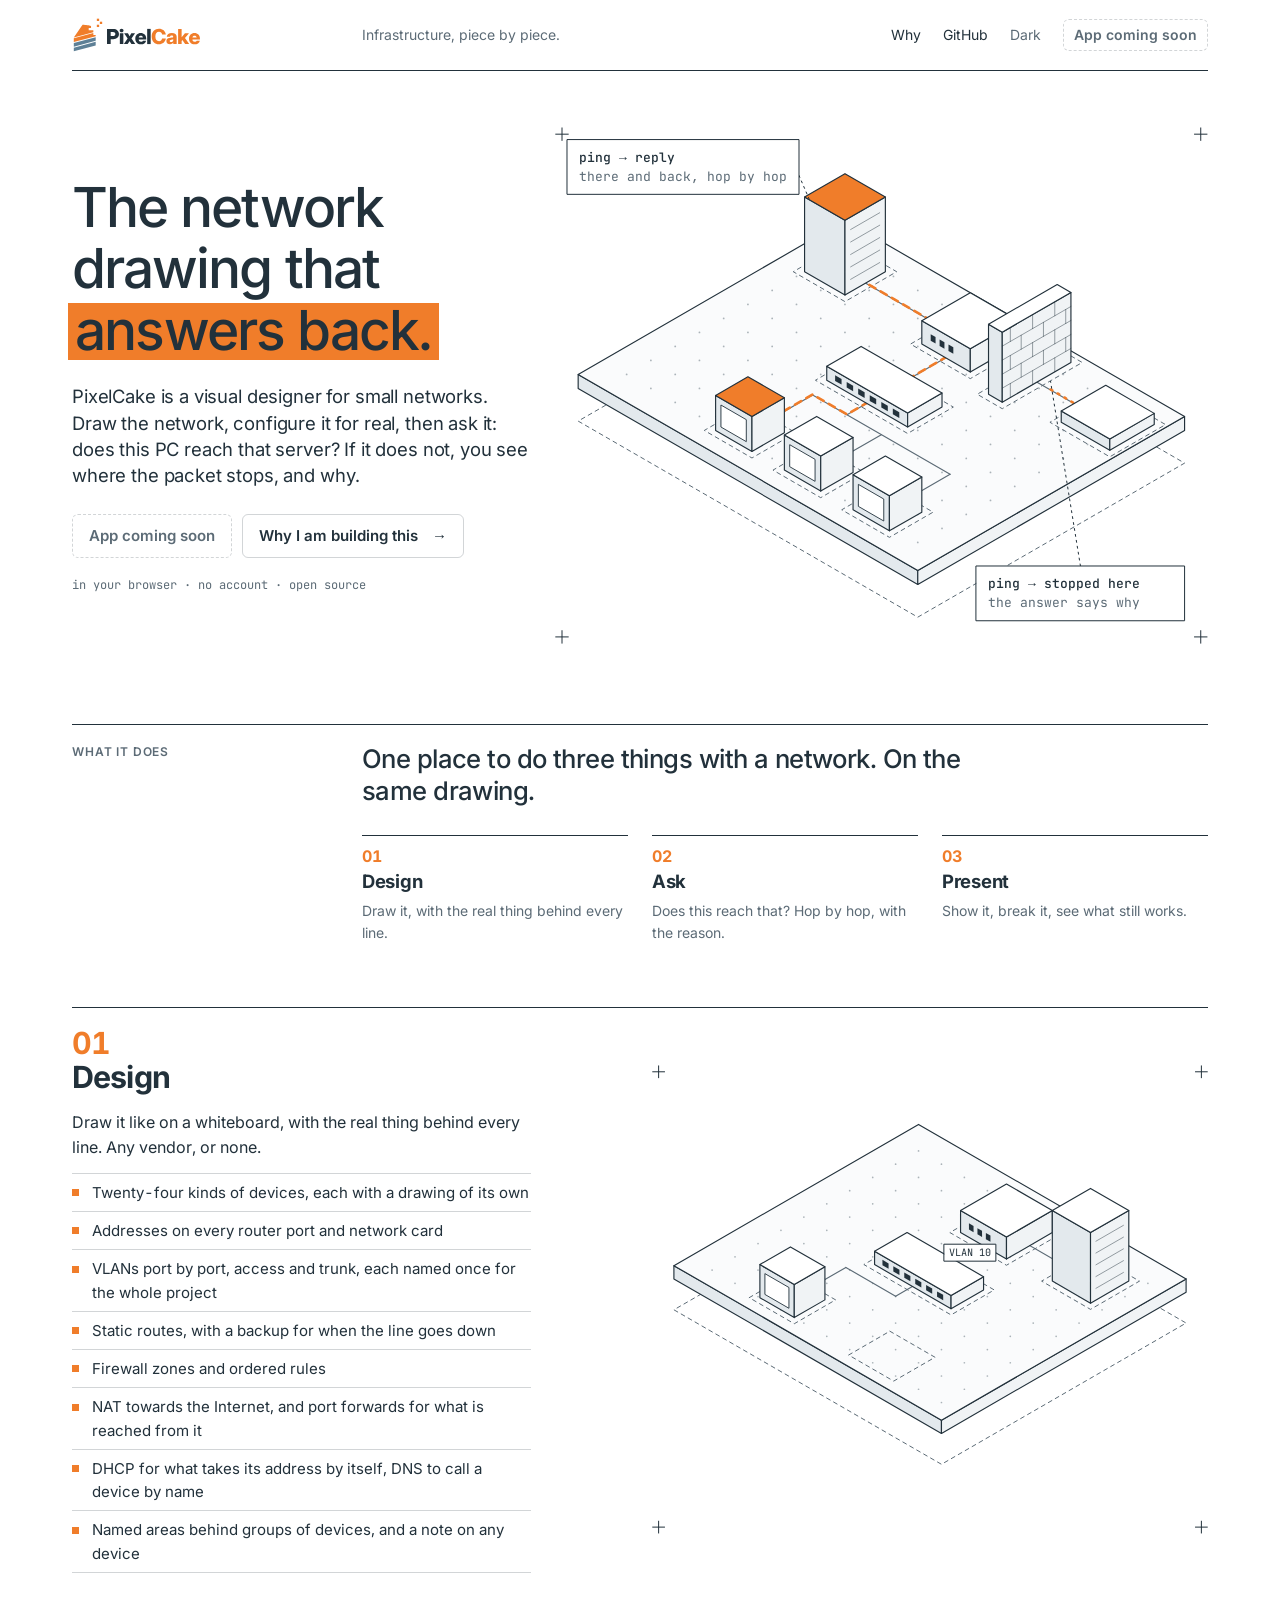
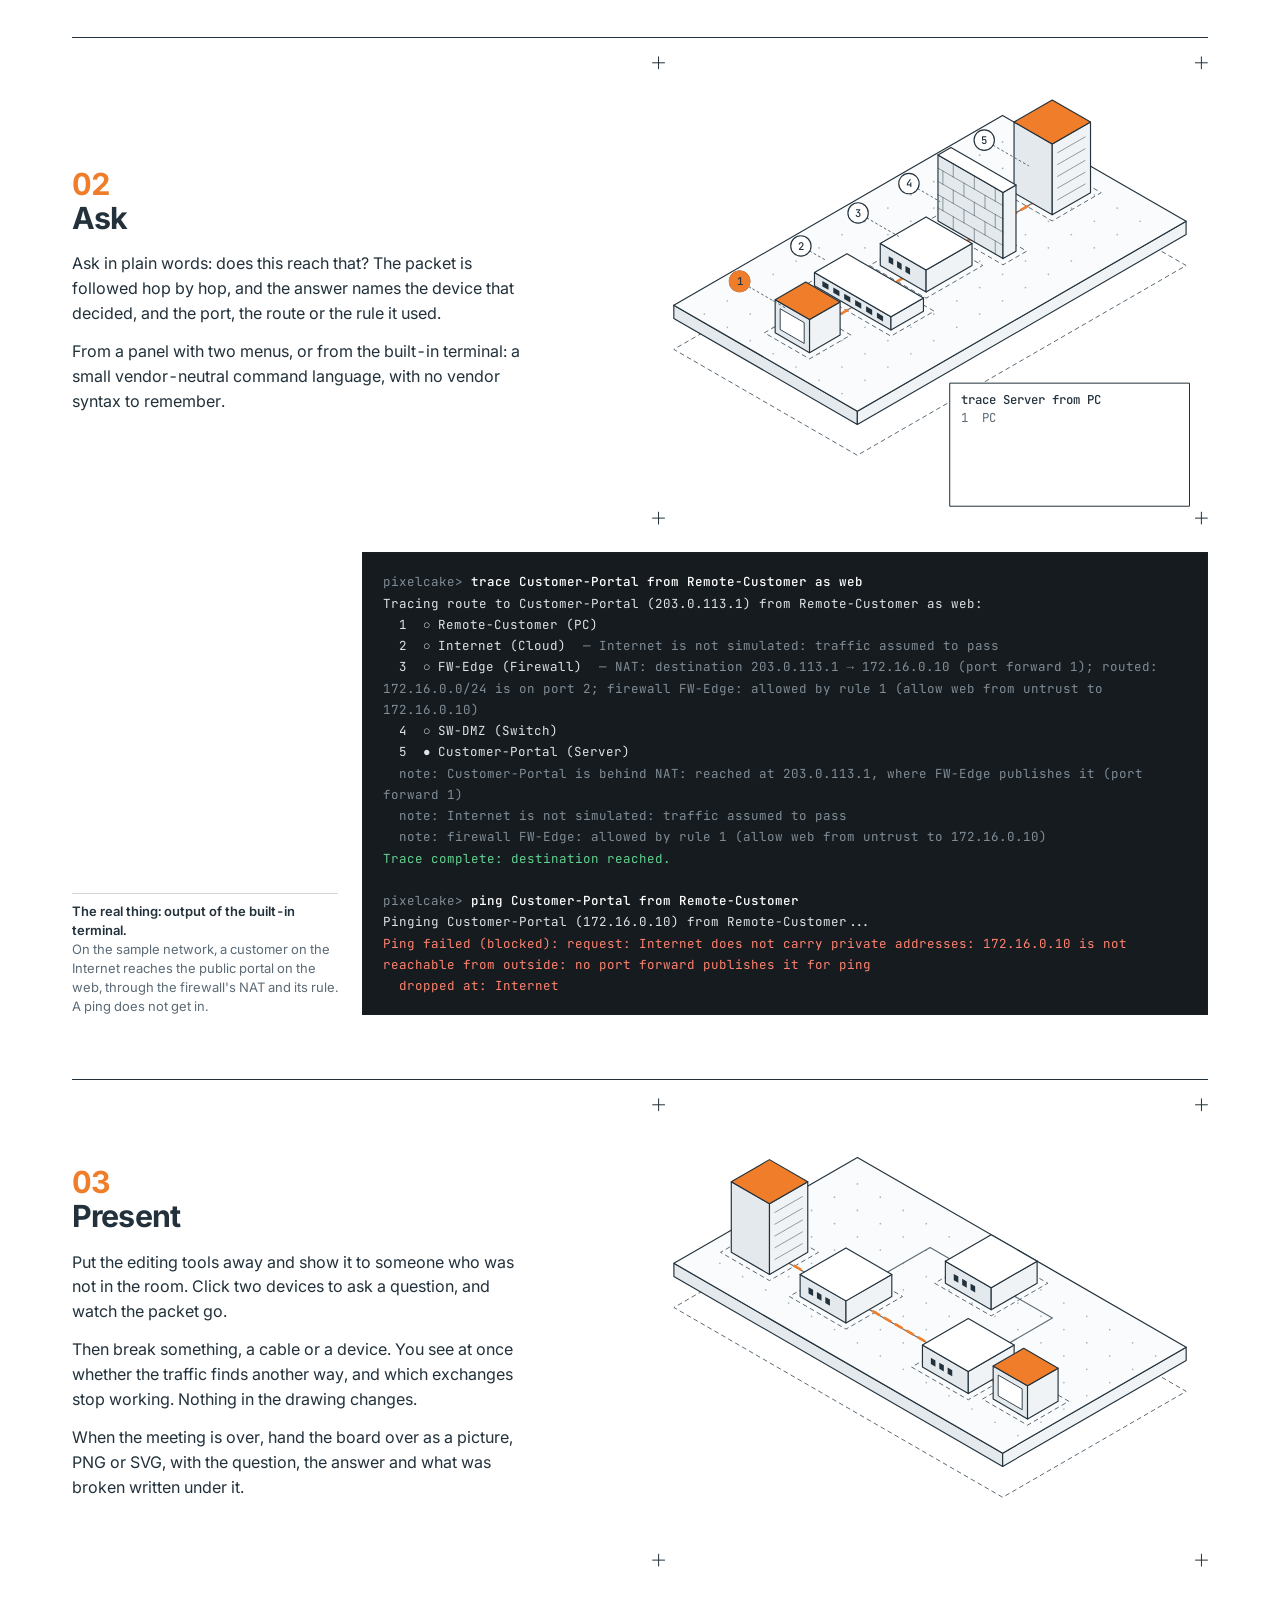
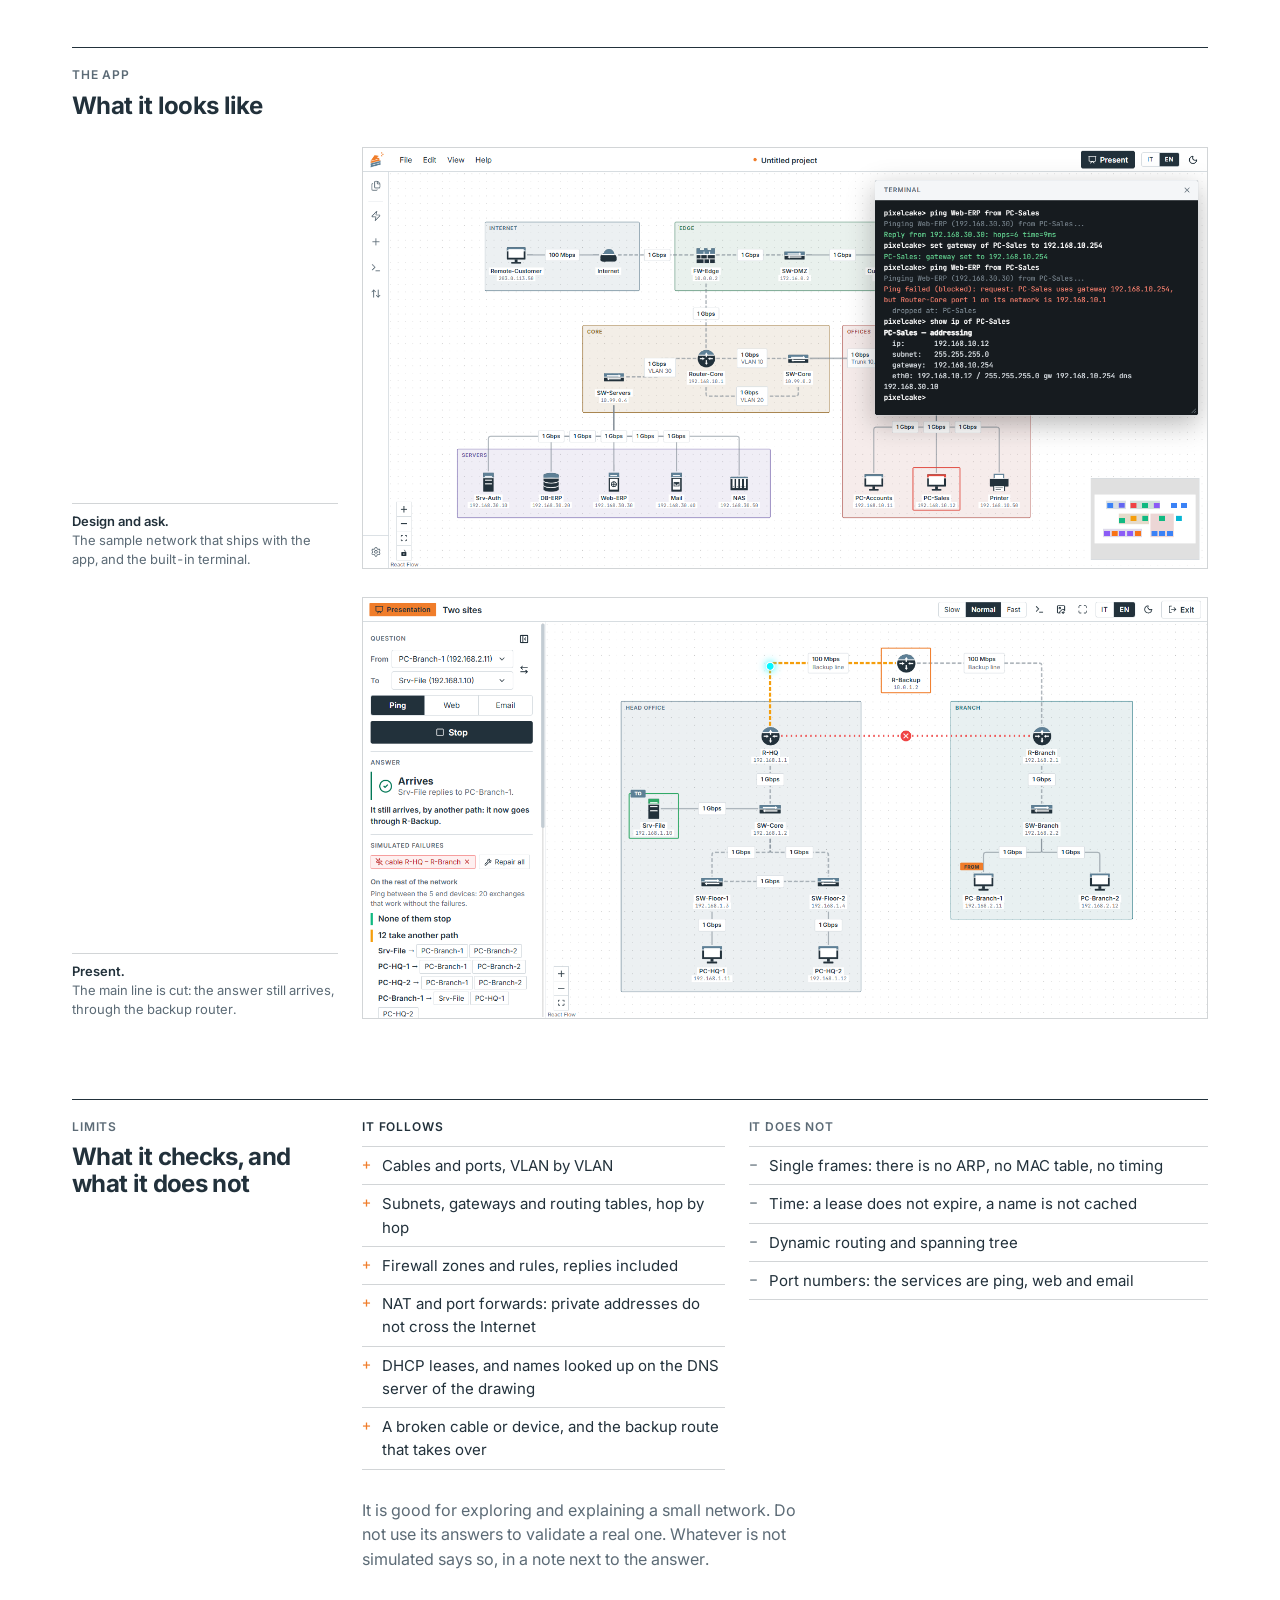
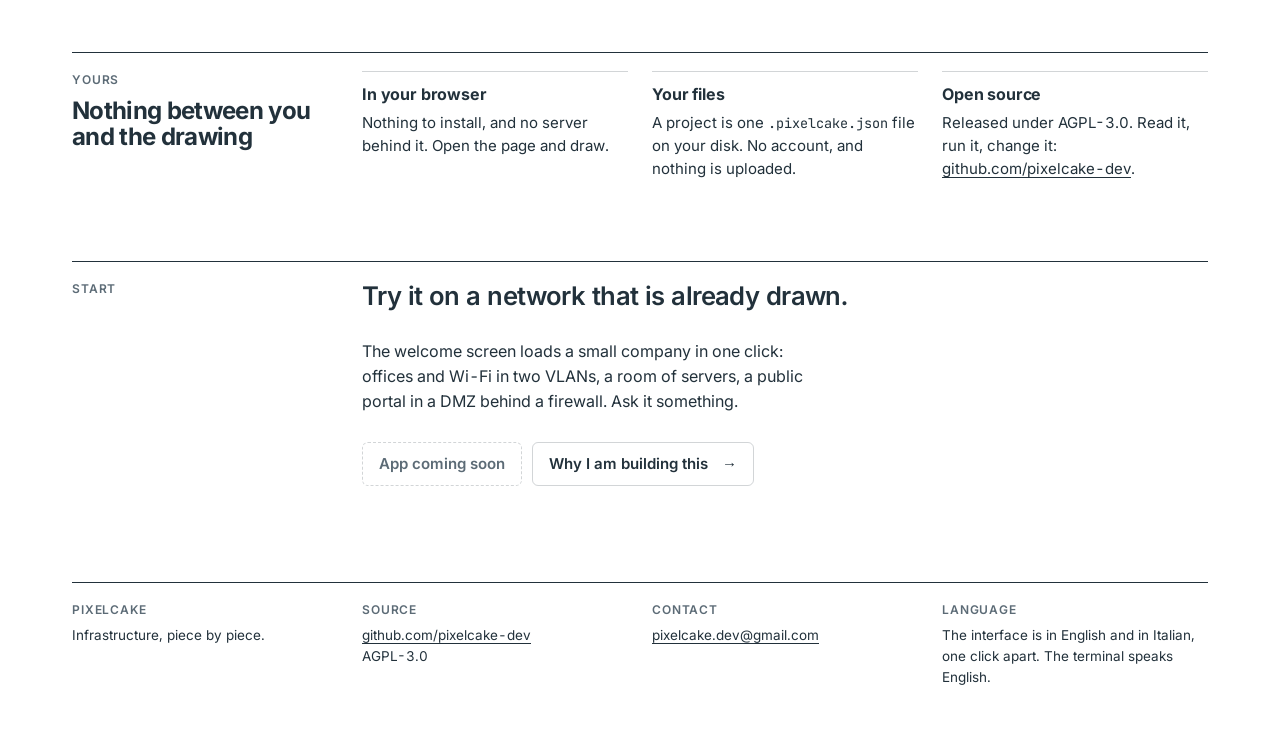
==== index.html @ 2e4a47d8 "Ready for pixelcake.dev, before the app is online The site goes on the web before the app does: the " ====
<!DOCTYPE html>
<html lang="en">

<head>
    <meta charset="UTF-8">
    <meta name="viewport" content="width=device-width, initial-scale=1.0">
    <title>PixelCake - Infrastructure, piece by piece.</title>
    <meta name="description"
        content="A visual network designer that runs in your browser. Draw a network, configure it, then ask it: does this PC reach that server? Free and open source.">

    <!-- Favicon -->
    <link rel="icon" href="./assets/favicon.ico" sizes="48x48">
    <link rel="icon" href="./assets/favicon.svg" type="image/svg+xml">
    <link rel="apple-touch-icon" href="./assets/pixelcake-256.png">

    <!-- Open Graph / Facebook -->
    <meta property="og:type" content="website">
    <meta property="og:url" content="https://pixelcake.dev/">
    <meta property="og:title" content="PixelCake - The network drawing that answers back.">
    <meta property="og:description"
        content="Draw a network, configure it, then ask it: does this PC reach that server? Runs in your browser. Free and open source.">
    <meta property="og:image" content="https://pixelcake.dev/assets/screenshot.png">

    <!-- Twitter -->
    <meta property="twitter:card" content="summary_large_image">
    <meta property="twitter:url" content="https://pixelcake.dev/">
    <meta property="twitter:title" content="PixelCake - The network drawing that answers back.">
    <meta property="twitter:description"
        content="Draw a network, configure it, then ask it: does this PC reach that server? Runs in your browser. Free and open source.">
    <meta property="twitter:image" content="https://pixelcake.dev/assets/screenshot.png">

    <link rel="preload" href="./assets/fonts/inter-latin-wght-normal.woff2" as="font" type="font/woff2" crossorigin>
    <link rel="stylesheet" href="./assets/site.css">
    <script src="./assets/site.js"></script>
</head>

<body>
    <div class="page">

        <header class="masthead grid">
            <a class="brand" href="./index.html" aria-label="PixelCake home">
                <img class="only-light" src="./assets/pixelcake-orizzontale-colore.svg" alt="PixelCake" width="132" height="38">
                <img class="only-dark" src="./assets/pixelcake-orizzontale-negativo.svg" alt="PixelCake" width="132" height="38">
            </a>
            <span class="motto">Infrastructure, piece by piece.</span>
            <nav class="nav" aria-label="Main">
                <a href="./why.html">Why</a>
                <a href="https://github.com/pixelcake-dev" target="_blank" rel="noopener">GitHub</a>
                <button class="theme-toggle" type="button">Dark</button>
                <span class="button soon" aria-disabled="true">App coming soon</span>
            </nav>
        </header>

        <main>
            <div class="hero grid">
                <div class="hero-text">
                    <h1>The network drawing that <em>answers back.</em></h1>
                    <p class="lead">
                        PixelCake is a visual designer for small networks. Draw the network,
                        configure it for real, then ask it: does this PC reach that server?
                        If it does not, you see where the packet stops, and why.
                    </p>
                    <div class="actions">
                        <span class="button soon" aria-disabled="true">App coming soon</span>
                        <a class="button quiet" href="./why.html">Why I am building this</a>
                    </div>
                    <p class="strap">in your browser &middot; no account &middot; open source</p>
                </div>
                <div class="hero-drawing">
                    <!-- drawing:hero -->
                    <svg class="iso" viewBox="-323 -104 727 576" data-still="4.2" role="img" aria-label="A small network drawn in perspective: a server, a router, a firewall and the Internet in a row, a switch and three PCs in front. A packet goes from a PC to the server and back along a line marked in orange; a second packet, from the Internet, is stopped at the firewall.">
                    <polygon class="iso-foot" points="0.0,52.0 378.3,270.4 81.1,442.0 -297.2,223.6"/>
                    <polygon class="iso-left" points="-297.2,187.2 81.1,405.6 81.1,390.0 -297.2,171.6"/>
                    <polygon class="iso-right" points="378.3,234.0 81.1,405.6 81.1,390.0 378.3,218.4"/>
                    <polygon class="iso-board" points="0.0,0.0 378.3,218.4 81.1,390.0 -297.2,171.6"/>
                    <g class="iso-dots"><circle cx="0.0" cy="31.2" r="1"/><circle cx="-27.0" cy="46.8" r="1"/><circle cx="-54.0" cy="62.4" r="1"/><circle cx="-81.1" cy="78.0" r="1"/><circle cx="-108.1" cy="93.6" r="1"/><circle cx="-135.1" cy="109.2" r="1"/><circle cx="-162.1" cy="124.8" r="1"/><circle cx="-189.1" cy="140.4" r="1"/><circle cx="-216.2" cy="156.0" r="1"/><circle cx="-243.2" cy="171.6" r="1"/><circle cx="27.0" cy="46.8" r="1"/><circle cx="0.0" cy="62.4" r="1"/><circle cx="-27.0" cy="78.0" r="1"/><circle cx="-54.0" cy="93.6" r="1"/><circle cx="-81.1" cy="109.2" r="1"/><circle cx="-108.1" cy="124.8" r="1"/><circle cx="-135.1" cy="140.4" r="1"/><circle cx="-162.1" cy="156.0" r="1"/><circle cx="-189.1" cy="171.6" r="1"/><circle cx="-216.2" cy="187.2" r="1"/><circle cx="54.0" cy="62.4" r="1"/><circle cx="27.0" cy="78.0" r="1"/><circle cx="0.0" cy="93.6" r="1"/><circle cx="-27.0" cy="109.2" r="1"/><circle cx="-54.0" cy="124.8" r="1"/><circle cx="-81.1" cy="140.4" r="1"/><circle cx="-108.1" cy="156.0" r="1"/><circle cx="-135.1" cy="171.6" r="1"/><circle cx="-162.1" cy="187.2" r="1"/><circle cx="-189.1" cy="202.8" r="1"/><circle cx="81.1" cy="78.0" r="1"/><circle cx="54.0" cy="93.6" r="1"/><circle cx="27.0" cy="109.2" r="1"/><circle cx="0.0" cy="124.8" r="1"/><circle cx="-27.0" cy="140.4" r="1"/><circle cx="-54.0" cy="156.0" r="1"/><circle cx="-81.1" cy="171.6" r="1"/><circle cx="-108.1" cy="187.2" r="1"/><circle cx="-135.1" cy="202.8" r="1"/><circle cx="-162.1" cy="218.4" r="1"/><circle cx="108.1" cy="93.6" r="1"/><circle cx="81.1" cy="109.2" r="1"/><circle cx="54.0" cy="124.8" r="1"/><circle cx="27.0" cy="140.4" r="1"/><circle cx="0.0" cy="156.0" r="1"/><circle cx="-27.0" cy="171.6" r="1"/><circle cx="-54.0" cy="187.2" r="1"/><circle cx="-81.1" cy="202.8" r="1"/><circle cx="-108.1" cy="218.4" r="1"/><circle cx="-135.1" cy="234.0" r="1"/><circle cx="135.1" cy="109.2" r="1"/><circle cx="108.1" cy="124.8" r="1"/><circle cx="81.1" cy="140.4" r="1"/><circle cx="54.0" cy="156.0" r="1"/><circle cx="27.0" cy="171.6" r="1"/><circle cx="0.0" cy="187.2" r="1"/><circle cx="-27.0" cy="202.8" r="1"/><circle cx="-54.0" cy="218.4" r="1"/><circle cx="-81.1" cy="234.0" r="1"/><circle cx="-108.1" cy="249.6" r="1"/><circle cx="162.1" cy="124.8" r="1"/><circle cx="135.1" cy="140.4" r="1"/><circle cx="108.1" cy="156.0" r="1"/><circle cx="81.1" cy="171.6" r="1"/><circle cx="54.0" cy="187.2" r="1"/><circle cx="27.0" cy="202.8" r="1"/><circle cx="0.0" cy="218.4" r="1"/><circle cx="-27.0" cy="234.0" r="1"/><circle cx="-54.0" cy="249.6" r="1"/><circle cx="-81.1" cy="265.2" r="1"/><circle cx="189.1" cy="140.4" r="1"/><circle cx="162.1" cy="156.0" r="1"/><circle cx="135.1" cy="171.6" r="1"/><circle cx="108.1" cy="187.2" r="1"/><circle cx="81.1" cy="202.8" r="1"/><circle cx="54.0" cy="218.4" r="1"/><circle cx="27.0" cy="234.0" r="1"/><circle cx="0.0" cy="249.6" r="1"/><circle cx="-27.0" cy="265.2" r="1"/><circle cx="-54.0" cy="280.8" r="1"/><circle cx="216.2" cy="156.0" r="1"/><circle cx="189.1" cy="171.6" r="1"/><circle cx="162.1" cy="187.2" r="1"/><circle cx="135.1" cy="202.8" r="1"/><circle cx="108.1" cy="218.4" r="1"/><circle cx="81.1" cy="234.0" r="1"/><circle cx="54.0" cy="249.6" r="1"/><circle cx="27.0" cy="265.2" r="1"/><circle cx="0.0" cy="280.8" r="1"/><circle cx="-27.0" cy="296.4" r="1"/><circle cx="243.2" cy="171.6" r="1"/><circle cx="216.2" cy="187.2" r="1"/><circle cx="189.1" cy="202.8" r="1"/><circle cx="162.1" cy="218.4" r="1"/><circle cx="135.1" cy="234.0" r="1"/><circle cx="108.1" cy="249.6" r="1"/><circle cx="81.1" cy="265.2" r="1"/><circle cx="54.0" cy="280.8" r="1"/><circle cx="27.0" cy="296.4" r="1"/><circle cx="0.0" cy="312.0" r="1"/><circle cx="270.2" cy="187.2" r="1"/><circle cx="243.2" cy="202.8" r="1"/><circle cx="216.2" cy="218.4" r="1"/><circle cx="189.1" cy="234.0" r="1"/><circle cx="162.1" cy="249.6" r="1"/><circle cx="135.1" cy="265.2" r="1"/><circle cx="108.1" cy="280.8" r="1"/><circle cx="81.1" cy="296.4" r="1"/><circle cx="54.0" cy="312.0" r="1"/><circle cx="27.0" cy="327.6" r="1"/><circle cx="297.2" cy="202.8" r="1"/><circle cx="270.2" cy="218.4" r="1"/><circle cx="243.2" cy="234.0" r="1"/><circle cx="216.2" cy="249.6" r="1"/><circle cx="189.1" cy="265.2" r="1"/><circle cx="162.1" cy="280.8" r="1"/><circle cx="135.1" cy="296.4" r="1"/><circle cx="108.1" cy="312.0" r="1"/><circle cx="81.1" cy="327.6" r="1"/><circle cx="54.0" cy="343.2" r="1"/><circle cx="324.2" cy="218.4" r="1"/><circle cx="297.2" cy="234.0" r="1"/><circle cx="270.2" cy="249.6" r="1"/><circle cx="243.2" cy="265.2" r="1"/><circle cx="216.2" cy="280.8" r="1"/><circle cx="189.1" cy="296.4" r="1"/><circle cx="162.1" cy="312.0" r="1"/><circle cx="135.1" cy="327.6" r="1"/><circle cx="108.1" cy="343.2" r="1"/><circle cx="81.1" cy="358.8" r="1"/></g>
                    <polyline class="iso-cable" points="292.7,225.7 205.8,175.5 139.6,137.3"/>
                    <polyline class="iso-cable" points="139.6,137.3 43.9,192.5"/>
                    <polyline class="iso-cable" points="139.6,137.3 0.0,56.7"/>
                    <polyline class="iso-cable" points="-36.0,194.5 117.1,282.9"/>
                    <polyline class="iso-cable" points="43.9,192.5 2.3,216.6"/>
                    <polyline class="iso-cable" points="-36.0,194.5 -105.8,234.8"/>
                    <polyline class="iso-cable" points="40.5,238.7 -29.3,279.0"/>
                    <polyline class="iso-cable" points="117.1,282.9 47.3,323.2"/>
                    <polygon class="iso-foot" points="290.5,189.0 357.1,227.5 295.0,263.4 228.3,224.9"/>
                    <polygon class="iso-foot" points="236.4,142.2 264.3,158.3 175.2,209.8 147.3,193.7"/>
                    <polygon class="iso-foot" points="139.6,99.3 206.3,137.8 139.6,176.3 73.0,137.8"/>
                    <polygon class="iso-foot" points="18.0,148.7 120.7,208.0 69.8,237.4 -32.9,178.1"/>
                    <polygon class="iso-foot" points="0.0,23.9 57.6,57.2 0.0,90.5 -57.6,57.2"/>
                    <polygon class="iso-foot" points="-108.1,205.9 -54.9,236.6 -103.6,264.7 -156.7,234.0"/>
                    <polygon class="iso-foot" points="-31.5,250.1 21.6,280.8 -27.0,308.9 -80.2,278.2"/>
                    <polygon class="iso-foot" points="45.0,294.3 98.2,325.0 49.5,353.1 -3.6,322.4"/>
                    <polyline class="iso-way stopped" points="292.7,225.2 227.0,187.2"/>
                    <polyline class="iso-way" points="-105.8,234.3 -36.0,194.0 2.3,216.1 43.9,192.0 139.6,136.8 0.0,56.2"/>
                    <g class="iso-px"><animateMotion dur="10s" repeatCount="indefinite" calcMode="linear" keyTimes="0;0.36;0.48;0.84;1" keyPoints="0;1;1;0;0" path="M-105.8 234.3 L-36.0 194.0 L2.3 216.1 L43.9 192.0 L139.6 136.8 L0.0 56.2"/><polygon class="iso-left" points="-11.7,-1.0 0.0,5.7 0.0,-7.8 -11.7,-14.6"/><polygon class="iso-right" points="11.7,-1.0 0.0,5.7 0.0,-7.8 11.7,-14.6"/><polygon class="iso-top" points="0.0,-21.3 11.7,-14.6 0.0,-7.8 -11.7,-14.6"/></g>
                    <g class="iso-px"><animateMotion dur="10s" repeatCount="indefinite" calcMode="linear" keyTimes="0;0.14;1" keyPoints="0;1;1" path="M292.7 225.2 L227.0 187.2"/><animate attributeName="opacity" dur="10s" repeatCount="indefinite" keyTimes="0;0.66;0.72;1" values="1;1;0;0"/><polygon class="iso-left" points="-11.7,-1.0 0.0,5.7 0.0,-7.8 -11.7,-14.6"/><polygon class="iso-right" points="11.7,-1.0 0.0,5.7 0.0,-7.8 11.7,-14.6"/><polygon class="iso-top" points="0.0,-21.3 11.7,-14.6 0.0,-7.8 -11.7,-14.6"/></g>
                    <polygon class="iso-left" points="-45.0,57.2 0.0,83.2 0.0,-0.0 -45.0,-26.0"/><polygon class="iso-right" points="45.0,57.2 0.0,83.2 0.0,-0.0 45.0,-26.0"/><polygon class="iso-top end" points="0.0,-52.0 45.0,-26.0 0.0,-0.0 -45.0,-26.0"/><polyline class="iso-detail" points="38.7,47.0 6.3,65.7"/><polyline class="iso-detail" points="38.7,33.1 6.3,51.8"/><polyline class="iso-detail" points="38.7,19.2 6.3,38.0"/><polyline class="iso-detail" points="38.7,5.4 6.3,24.1"/><polyline class="iso-detail" points="38.7,-8.5 6.3,10.2"/>
                    <polygon class="iso-left" points="85.6,137.8 139.6,169.0 139.6,143.0 85.6,111.8"/><polygon class="iso-right" points="193.6,137.8 139.6,169.0 139.6,143.0 193.6,111.8"/><polygon class="iso-top" points="139.6,80.6 193.6,111.8 139.6,143.0 85.6,111.8"/><polygon class="iso-port" points="95.5,134.2 100.9,137.3 100.9,130.0 95.5,126.9"/><polygon class="iso-port" points="105.4,139.9 110.8,143.0 110.8,135.7 105.4,132.6"/><polygon class="iso-port" points="115.3,145.6 120.7,148.7 120.7,141.4 115.3,138.3"/>
                    <polygon class="iso-left" points="159.9,193.7 175.2,202.5 175.2,124.5 159.9,115.7"/><polygon class="iso-right" points="251.7,158.3 175.2,202.5 175.2,124.5 251.7,80.3"/><polygon class="iso-top" points="236.4,71.5 251.7,80.3 175.2,124.5 159.9,115.7"/><polyline class="iso-detail" points="251.7,142.7 175.2,186.9"/><polyline class="iso-detail" points="251.7,127.1 175.2,171.3"/><polyline class="iso-detail" points="251.7,111.5 175.2,155.7"/><polyline class="iso-detail" points="251.7,95.9 175.2,140.1"/><polyline class="iso-detail" points="233.7,168.7 233.7,153.1"/><polyline class="iso-detail" points="209.0,183.0 209.0,167.4"/><polyline class="iso-detail" points="184.2,197.3 184.2,181.7"/><polyline class="iso-detail" points="245.9,146.1 245.9,130.5"/><polyline class="iso-detail" points="221.1,160.4 221.1,144.8"/><polyline class="iso-detail" points="196.3,174.7 196.3,159.1"/><polyline class="iso-detail" points="233.7,137.5 233.7,121.9"/><polyline class="iso-detail" points="209.0,151.8 209.0,136.2"/><polyline class="iso-detail" points="184.2,166.1 184.2,150.5"/><polyline class="iso-detail" points="245.9,114.9 245.9,99.3"/><polyline class="iso-detail" points="221.1,129.2 221.1,113.6"/><polyline class="iso-detail" points="196.3,143.5 196.3,127.9"/><polyline class="iso-detail" points="233.7,106.3 233.7,90.7"/><polyline class="iso-detail" points="209.0,120.6 209.0,105.0"/><polyline class="iso-detail" points="184.2,134.9 184.2,119.3"/>
                    <polygon class="iso-left" points="-20.3,178.1 69.8,230.1 69.8,214.5 -20.3,162.5"/><polygon class="iso-right" points="108.1,208.0 69.8,230.1 69.8,214.5 108.1,192.4"/><polygon class="iso-top" points="18.0,140.4 108.1,192.4 69.8,214.5 -20.3,162.5"/><polygon class="iso-port" points="-11.0,178.8 -3.8,182.9 -3.8,176.7 -11.0,172.5"/><polygon class="iso-port" points="1.9,186.2 9.1,190.4 9.1,184.1 1.9,180.0"/><polygon class="iso-port" points="14.7,193.6 21.9,197.8 21.9,191.5 14.7,187.4"/><polygon class="iso-port" points="27.6,201.1 34.8,205.2 34.8,199.0 27.6,194.8"/><polygon class="iso-port" points="40.5,208.5 47.7,212.6 47.7,206.4 40.5,202.2"/><polygon class="iso-port" points="53.3,215.9 60.5,220.1 60.5,213.8 53.3,209.7"/>
                    <polygon class="iso-left" points="240.9,224.9 295.0,256.1 295.0,243.6 240.9,212.4"/><polygon class="iso-right" points="344.5,227.5 295.0,256.1 295.0,243.6 344.5,215.0"/><polygon class="iso-top" points="290.5,183.8 344.5,215.0 295.0,243.6 240.9,212.4"/>
                    <polygon class="iso-left" points="-144.1,234.0 -103.6,257.4 -103.6,218.4 -144.1,195.0"/><polygon class="iso-right" points="-67.5,236.6 -103.6,257.4 -103.6,218.4 -67.5,197.6"/><polygon class="iso-top end" points="-108.1,174.2 -67.5,197.6 -103.6,218.4 -144.1,195.0"/><polygon class="iso-screen" points="-137.8,230.4 -109.9,246.5 -109.9,222.0 -137.8,205.9"/>
                    <polygon class="iso-left" points="-67.5,278.2 -27.0,301.6 -27.0,262.6 -67.5,239.2"/><polygon class="iso-right" points="9.0,280.8 -27.0,301.6 -27.0,262.6 9.0,241.8"/><polygon class="iso-top" points="-31.5,218.4 9.0,241.8 -27.0,262.6 -67.5,239.2"/><polygon class="iso-screen" points="-61.2,274.6 -33.3,290.7 -33.3,266.2 -61.2,250.1"/>
                    <polygon class="iso-left" points="9.0,322.4 49.5,345.8 49.5,306.8 9.0,283.4"/><polygon class="iso-right" points="85.6,325.0 49.5,345.8 49.5,306.8 85.6,286.0"/><polygon class="iso-top" points="45.0,262.6 85.6,286.0 49.5,306.8 9.0,283.4"/><polygon class="iso-screen" points="15.3,318.8 43.2,334.9 43.2,310.4 15.3,294.3"/>
                    <polygon class="iso-flash" points="0.0,-52.0 45.0,-26.0 0.0,-0.0 -45.0,-26.0"><animate attributeName="opacity" dur="10s" repeatCount="indefinite" keyTimes="0;0.36;0.375;0.43;1" values="0;0;0.75;0;0"/></polygon>
                    <polygon class="iso-flash" points="-108.1,174.2 -67.5,197.6 -103.6,218.4 -144.1,195.0"><animate attributeName="opacity" dur="10s" repeatCount="indefinite" keyTimes="0;0.84;0.855;0.91;1" values="0;0;0.75;0;0"/></polygon>
                    <path class="iso-cross" d="M222.0 142.7 L232.0 152.7 M232.0 142.7 L222.0 152.7"><animate attributeName="opacity" dur="10s" repeatCount="indefinite" keyTimes="0;0.14;0.16;0.66;0.72;1" values="0;0;1;1;0;0"/></path>
                    <g><path class="iso-leader" d="M-51.2 -50.0 L-40.0 -24.0"/><rect class="iso-note" x="-309.2" y="-90.0" width="258" height="61"/><text class="iso-note-text strong" x="-296.2" y="-65.0" xml:space="preserve">ping &#8594; reply</text><text class="iso-note-text" x="-296.2" y="-44.0" xml:space="preserve">there and back, hop by hop</text></g>
                    <g><path class="iso-leader" d="M262.3 385.0 L229.0 179.4"/><rect class="iso-note" x="146.3" y="385.0" width="232" height="61"/><text class="iso-note-text strong" x="159.3" y="410.0" xml:space="preserve">ping &#8594; stopped here</text><text class="iso-note-text" x="159.3" y="431.0" xml:space="preserve">the answer says why</text></g>
                    <path class="iso-mark" d="M-322.2 -96.0 H-308.2 M-315.2 -103.0 V-89.0"/>
                    <path class="iso-mark" d="M-322.2 464.0 H-308.2 M-315.2 457.0 V471.0"/>
                    <path class="iso-mark" d="M389.3 -96.0 H403.3 M396.3 -103.0 V-89.0"/>
                    <path class="iso-mark" d="M389.3 464.0 H403.3 M396.3 457.0 V471.0"/>
                    </svg>
                    <!-- /drawing:hero -->
                </div>
            </div>

            <section class="block grid" aria-labelledby="what-title">
                <div class="c-margin"><span class="label">What it does</span></div>
                <p class="statement" id="what-title">
                    One place to do three things with a network. On the same drawing.
                </p>
                <ol class="index">
                    <li>
                        <a href="#design">
                            <span class="numeral" aria-hidden="true">01</span>
                            <b>Design</b>
                            <span class="what">Draw it, with the real thing behind every line.</span>
                        </a>
                    </li>
                    <li>
                        <a href="#ask">
                            <span class="numeral" aria-hidden="true">02</span>
                            <b>Ask</b>
                            <span class="what">Does this reach that? Hop by hop, with the reason.</span>
                        </a>
                    </li>
                    <li>
                        <a href="#present">
                            <span class="numeral" aria-hidden="true">03</span>
                            <b>Present</b>
                            <span class="what">Show it, break it, see what still works.</span>
                        </a>
                    </li>
                </ol>
            </section>

            <section class="block tight grid verb" id="design" aria-labelledby="design-title">
                <div class="verb-text">
                    <span class="numeral" aria-hidden="true">01</span>
                    <h2 id="design-title">Design</h2>
                    <p>
                        Draw it like on a whiteboard, with the real thing behind every line.
                        Any vendor, or none.
                    </p>
                    <ul class="pixels">
                        <li>Twenty-four kinds of devices, each with a drawing of its own</li>
                        <li>Addresses on every router port and network card</li>
                        <li>VLANs port by port, access and trunk, each named once for the whole project</li>
                        <li>Static routes, with a backup for when the line goes down</li>
                        <li>Firewall zones and ordered rules</li>
                        <li>NAT towards the Internet, and port forwards for what is reached from it</li>
                        <li>DHCP for what takes its address by itself, DNS to call a device by name</li>
                        <li>Named areas behind groups of devices, and a note on any device</li>
                    </ul>
                </div>
                <div class="verb-drawing">
                    <!-- drawing:design -->
                    <svg class="iso" viewBox="-314 -70 655 552" data-still="7.4" role="img" aria-label="A network being drawn: a router, a server, a switch and a PC are on the board. A second PC is put down, its cable to the switch is drawn, and its address, gateway and VLAN are written next to it.">
                    <polygon class="iso-foot" points="0.0,52.0 315.2,234.0 27.0,400.4 -288.2,218.4"/>
                    <polygon class="iso-left" points="-288.2,182.0 27.0,364.0 27.0,348.4 -288.2,166.4"/>
                    <polygon class="iso-right" points="315.2,197.6 27.0,364.0 27.0,348.4 315.2,182.0"/>
                    <polygon class="iso-board" points="0.0,0.0 315.2,182.0 27.0,348.4 -288.2,166.4"/>
                    <g class="iso-dots"><circle cx="0.0" cy="31.2" r="1"/><circle cx="-27.0" cy="46.8" r="1"/><circle cx="-54.0" cy="62.4" r="1"/><circle cx="-81.1" cy="78.0" r="1"/><circle cx="-108.1" cy="93.6" r="1"/><circle cx="-135.1" cy="109.2" r="1"/><circle cx="-162.1" cy="124.8" r="1"/><circle cx="-189.1" cy="140.4" r="1"/><circle cx="-216.2" cy="156.0" r="1"/><circle cx="-243.2" cy="171.6" r="1"/><circle cx="27.0" cy="46.8" r="1"/><circle cx="0.0" cy="62.4" r="1"/><circle cx="-27.0" cy="78.0" r="1"/><circle cx="-54.0" cy="93.6" r="1"/><circle cx="-81.1" cy="109.2" r="1"/><circle cx="-108.1" cy="124.8" r="1"/><circle cx="-135.1" cy="140.4" r="1"/><circle cx="-162.1" cy="156.0" r="1"/><circle cx="-189.1" cy="171.6" r="1"/><circle cx="-216.2" cy="187.2" r="1"/><circle cx="54.0" cy="62.4" r="1"/><circle cx="27.0" cy="78.0" r="1"/><circle cx="0.0" cy="93.6" r="1"/><circle cx="-27.0" cy="109.2" r="1"/><circle cx="-54.0" cy="124.8" r="1"/><circle cx="-81.1" cy="140.4" r="1"/><circle cx="-108.1" cy="156.0" r="1"/><circle cx="-135.1" cy="171.6" r="1"/><circle cx="-162.1" cy="187.2" r="1"/><circle cx="-189.1" cy="202.8" r="1"/><circle cx="81.1" cy="78.0" r="1"/><circle cx="54.0" cy="93.6" r="1"/><circle cx="27.0" cy="109.2" r="1"/><circle cx="0.0" cy="124.8" r="1"/><circle cx="-27.0" cy="140.4" r="1"/><circle cx="-54.0" cy="156.0" r="1"/><circle cx="-81.1" cy="171.6" r="1"/><circle cx="-108.1" cy="187.2" r="1"/><circle cx="-135.1" cy="202.8" r="1"/><circle cx="-162.1" cy="218.4" r="1"/><circle cx="108.1" cy="93.6" r="1"/><circle cx="81.1" cy="109.2" r="1"/><circle cx="54.0" cy="124.8" r="1"/><circle cx="27.0" cy="140.4" r="1"/><circle cx="0.0" cy="156.0" r="1"/><circle cx="-27.0" cy="171.6" r="1"/><circle cx="-54.0" cy="187.2" r="1"/><circle cx="-81.1" cy="202.8" r="1"/><circle cx="-108.1" cy="218.4" r="1"/><circle cx="-135.1" cy="234.0" r="1"/><circle cx="135.1" cy="109.2" r="1"/><circle cx="108.1" cy="124.8" r="1"/><circle cx="81.1" cy="140.4" r="1"/><circle cx="54.0" cy="156.0" r="1"/><circle cx="27.0" cy="171.6" r="1"/><circle cx="0.0" cy="187.2" r="1"/><circle cx="-27.0" cy="202.8" r="1"/><circle cx="-54.0" cy="218.4" r="1"/><circle cx="-81.1" cy="234.0" r="1"/><circle cx="-108.1" cy="249.6" r="1"/><circle cx="162.1" cy="124.8" r="1"/><circle cx="135.1" cy="140.4" r="1"/><circle cx="108.1" cy="156.0" r="1"/><circle cx="81.1" cy="171.6" r="1"/><circle cx="54.0" cy="187.2" r="1"/><circle cx="27.0" cy="202.8" r="1"/><circle cx="0.0" cy="218.4" r="1"/><circle cx="-27.0" cy="234.0" r="1"/><circle cx="-54.0" cy="249.6" r="1"/><circle cx="-81.1" cy="265.2" r="1"/><circle cx="189.1" cy="140.4" r="1"/><circle cx="162.1" cy="156.0" r="1"/><circle cx="135.1" cy="171.6" r="1"/><circle cx="108.1" cy="187.2" r="1"/><circle cx="81.1" cy="202.8" r="1"/><circle cx="54.0" cy="218.4" r="1"/><circle cx="27.0" cy="234.0" r="1"/><circle cx="0.0" cy="249.6" r="1"/><circle cx="-27.0" cy="265.2" r="1"/><circle cx="-54.0" cy="280.8" r="1"/><circle cx="216.2" cy="156.0" r="1"/><circle cx="189.1" cy="171.6" r="1"/><circle cx="162.1" cy="187.2" r="1"/><circle cx="135.1" cy="202.8" r="1"/><circle cx="108.1" cy="218.4" r="1"/><circle cx="81.1" cy="234.0" r="1"/><circle cx="54.0" cy="249.6" r="1"/><circle cx="27.0" cy="265.2" r="1"/><circle cx="0.0" cy="280.8" r="1"/><circle cx="-27.0" cy="296.4" r="1"/><circle cx="243.2" cy="171.6" r="1"/><circle cx="216.2" cy="187.2" r="1"/><circle cx="189.1" cy="202.8" r="1"/><circle cx="162.1" cy="218.4" r="1"/><circle cx="135.1" cy="234.0" r="1"/><circle cx="108.1" cy="249.6" r="1"/><circle cx="81.1" cy="265.2" r="1"/><circle cx="54.0" cy="280.8" r="1"/><circle cx="27.0" cy="296.4" r="1"/><circle cx="0.0" cy="312.0" r="1"/><circle cx="270.2" cy="187.2" r="1"/><circle cx="243.2" cy="202.8" r="1"/><circle cx="216.2" cy="218.4" r="1"/><circle cx="189.1" cy="234.0" r="1"/><circle cx="162.1" cy="249.6" r="1"/><circle cx="135.1" cy="265.2" r="1"/><circle cx="108.1" cy="280.8" r="1"/><circle cx="81.1" cy="296.4" r="1"/><circle cx="54.0" cy="312.0" r="1"/><circle cx="27.0" cy="327.6" r="1"/></g>
                    <polyline class="iso-cable" points="103.6,126.9 12.4,179.5"/>
                    <polyline class="iso-cable" points="103.6,126.9 202.6,184.1"/>
                    <polyline class="iso-cable" points="12.4,179.5 -27.0,202.3"/>
                    <polyline class="iso-cable" points="-85.6,168.5 -27.0,202.3"/>
                    <polyline class="iso-cable" points="-85.6,168.5 -148.6,204.9"/>
                    <polyline class="iso-cable drawn" points="-27.0,202.3 31.5,236.1 -31.5,272.5" stroke-dasharray="140.4" stroke-dashoffset="140.4"><animate attributeName="stroke-dashoffset" dur="9s" repeatCount="indefinite" keyTimes="0;0.22;0.4;0.94;0.98;1" values="140.4;140.4;0;0;140.4;140.4"/></polyline>
                    <polygon class="iso-foot" points="103.6,88.9 170.2,127.4 103.6,165.9 36.9,127.4"/>
                    <polygon class="iso-foot" points="202.6,151.3 260.3,184.6 202.6,217.9 145.0,184.6"/>
                    <polygon class="iso-foot" points="-13.5,135.7 89.2,195.0 38.3,224.4 -64.4,165.1"/>
                    <polygon class="iso-foot" points="-150.9,176.0 -97.7,206.7 -146.4,234.8 -199.5,204.1"/>
                    <polygon class="iso-foot" points="-33.8,243.6 19.4,274.3 -29.3,302.4 -82.4,271.7"/>
                    <polygon class="iso-left" points="49.5,127.4 103.6,158.6 103.6,132.6 49.5,101.4"/><polygon class="iso-right" points="157.6,127.4 103.6,158.6 103.6,132.6 157.6,101.4"/><polygon class="iso-top" points="103.6,70.2 157.6,101.4 103.6,132.6 49.5,101.4"/><polygon class="iso-port" points="59.4,123.8 64.8,126.9 64.8,119.6 59.4,116.5"/><polygon class="iso-port" points="69.4,129.5 74.8,132.6 74.8,125.3 69.4,122.2"/><polygon class="iso-port" points="79.3,135.2 84.7,138.3 84.7,131.0 79.3,127.9"/>
                    <polygon class="iso-left" points="157.6,184.6 202.6,210.6 202.6,127.4 157.6,101.4"/><polygon class="iso-right" points="247.7,184.6 202.6,210.6 202.6,127.4 247.7,101.4"/><polygon class="iso-top" points="202.6,75.4 247.7,101.4 202.6,127.4 157.6,101.4"/><polyline class="iso-detail" points="241.4,174.4 209.0,193.1"/><polyline class="iso-detail" points="241.4,160.5 209.0,179.2"/><polyline class="iso-detail" points="241.4,146.6 209.0,165.4"/><polyline class="iso-detail" points="241.4,132.8 209.0,151.5"/><polyline class="iso-detail" points="241.4,118.9 209.0,137.6"/>
                    <polygon class="iso-left" points="-51.8,165.1 38.3,217.1 38.3,201.5 -51.8,149.5"/><polygon class="iso-right" points="76.6,195.0 38.3,217.1 38.3,201.5 76.6,179.4"/><polygon class="iso-top" points="-13.5,127.4 76.6,179.4 38.3,201.5 -51.8,149.5"/><polygon class="iso-port" points="-42.5,165.8 -35.3,169.9 -35.3,163.7 -42.5,159.5"/><polygon class="iso-port" points="-29.7,173.2 -22.5,177.4 -22.5,171.1 -29.7,167.0"/><polygon class="iso-port" points="-16.8,180.6 -9.6,184.8 -9.6,178.5 -16.8,174.4"/><polygon class="iso-port" points="-3.9,188.1 3.3,192.2 3.3,186.0 -3.9,181.8"/><polygon class="iso-port" points="8.9,195.5 16.1,199.6 16.1,193.4 8.9,189.2"/><polygon class="iso-port" points="21.8,202.9 29.0,207.1 29.0,200.8 21.8,196.7"/>
                    <polygon class="iso-left" points="-186.9,204.1 -146.4,227.5 -146.4,188.5 -186.9,165.1"/><polygon class="iso-right" points="-110.3,206.7 -146.4,227.5 -146.4,188.5 -110.3,167.7"/><polygon class="iso-top" points="-150.9,144.3 -110.3,167.7 -146.4,188.5 -186.9,165.1"/><polygon class="iso-screen" points="-180.6,200.5 -152.7,216.6 -152.7,192.1 -180.6,176.0"/>
                    <g opacity="0"><animate attributeName="opacity" dur="9s" repeatCount="indefinite" keyTimes="0;0.03;0.08;0.94;0.98;1" values="0;0;1;1;0;0"/><animateTransform attributeName="transform" type="translate" dur="9s" repeatCount="indefinite" keyTimes="0;0.04;0.2;1" values="0 -86;0 -86;0 0;0 0" calcMode="spline" keySplines="0 0 1 1;0.3 0 0.2 1;0 0 1 1"/><polygon class="iso-left" points="-69.8,271.7 -29.3,295.1 -29.3,256.1 -69.8,232.7"/><polygon class="iso-right" points="6.8,274.3 -29.3,295.1 -29.3,256.1 6.8,235.3"/><polygon class="iso-top end" points="-33.8,211.9 6.8,235.3 -29.3,256.1 -69.8,232.7"/><polygon class="iso-screen" points="-63.5,268.1 -35.6,284.2 -35.6,259.7 -63.5,243.6"/></g>
                    <g><rect class="iso-tag" x="30.3" y="141.1" width="60.8" height="20"/><text class="iso-tag-text" x="60.7" y="155.1" text-anchor="middle">VLAN 10</text></g>
                    <g opacity="0"><animate attributeName="opacity" dur="9s" repeatCount="indefinite" keyTimes="0;0.4;0.42;0.94;0.96;1" values="0;0;1;1;0;0"/><rect class="iso-tag" x="-29.0" y="202.1" width="53.4" height="20"/><text class="iso-tag-text" x="-2.3" y="216.1" text-anchor="middle">1 Gbps</text></g>
                    <g opacity="0"><animate attributeName="opacity" dur="9s" repeatCount="indefinite" keyTimes="0;0.42;0.44;0.94;0.96;1" values="0;0;1;1;0;0"/><g><path class="iso-leader" d="M-176.2 51.0 L-37.5 238.0"/><rect class="iso-note" x="-292.2" y="-52.0" width="232" height="103"/><text class="iso-note-text strong" x="-279.2" y="-27.0" xml:space="preserve">PC-2</text><text class="iso-note-text" x="-279.2" y="-6.0" xml:space="preserve" opacity="0"><animate attributeName="opacity" dur="9s" repeatCount="indefinite" keyTimes="0;0.48;0.5;0.94;0.98;1" values="0;0;1;1;0;0"/>ip       192.168.10.12</text><text class="iso-note-text" x="-279.2" y="15.0" xml:space="preserve" opacity="0"><animate attributeName="opacity" dur="9s" repeatCount="indefinite" keyTimes="0;0.56;0.58;0.94;0.98;1" values="0;0;1;1;0;0"/>gateway  192.168.10.1</text><text class="iso-note-text" x="-279.2" y="36.0" xml:space="preserve" opacity="0"><animate attributeName="opacity" dur="9s" repeatCount="indefinite" keyTimes="0;0.64;0.66;0.94;0.98;1" values="0;0;1;1;0;0"/>vlan     10</text></g></g>
                    <path class="iso-mark" d="M-313.2 -62.0 H-299.2 M-306.2 -69.0 V-55.0"/>
                    <path class="iso-mark" d="M-313.2 474.4 H-299.2 M-306.2 467.4 V481.4"/>
                    <path class="iso-mark" d="M326.2 -62.0 H340.2 M333.2 -69.0 V-55.0"/>
                    <path class="iso-mark" d="M326.2 474.4 H340.2 M333.2 467.4 V481.4"/>
                    </svg>
                    <!-- /drawing:design -->
                </div>
            </section>

            <section class="block tight grid verb" id="ask" aria-labelledby="ask-title">
                <div class="verb-text">
                    <span class="numeral" aria-hidden="true">02</span>
                    <h2 id="ask-title">Ask</h2>
                    <p>
                        Ask in plain words: does this reach that? The packet is followed hop by hop,
                        and the answer names the device that decided, and the port, the route
                        or the rule it used.
                    </p>
                    <p>
                        From a panel with two menus, or from the built-in terminal: a small
                        vendor-neutral command language, with no vendor syntax to remember.
                    </p>
                </div>
                <div class="verb-drawing">
                    <!-- drawing:ask -->
                    <svg class="iso" viewBox="-413 -70 655 552" data-still="8.6" role="img" aria-label="A packet goes from a PC to a server through a switch, a router and a firewall. Each device it passes gets its number, and a note lists the five hops with what each device did.">
                    <polygon class="iso-foot" points="0.0,52.0 216.2,176.8 -171.1,400.4 -387.3,275.6"/>
                    <polygon class="iso-left" points="-387.3,239.2 -171.1,364.0 -171.1,348.4 -387.3,223.6"/>
                    <polygon class="iso-right" points="216.2,140.4 -171.1,364.0 -171.1,348.4 216.2,124.8"/>
                    <polygon class="iso-board" points="0.0,0.0 216.2,124.8 -171.1,348.4 -387.3,223.6"/>
                    <g class="iso-dots"><circle cx="0.0" cy="31.2" r="1"/><circle cx="-27.0" cy="46.8" r="1"/><circle cx="-54.0" cy="62.4" r="1"/><circle cx="-81.1" cy="78.0" r="1"/><circle cx="-108.1" cy="93.6" r="1"/><circle cx="-135.1" cy="109.2" r="1"/><circle cx="-162.1" cy="124.8" r="1"/><circle cx="-189.1" cy="140.4" r="1"/><circle cx="-216.2" cy="156.0" r="1"/><circle cx="-243.2" cy="171.6" r="1"/><circle cx="-270.2" cy="187.2" r="1"/><circle cx="-297.2" cy="202.8" r="1"/><circle cx="-324.2" cy="218.4" r="1"/><circle cx="-351.3" cy="234.0" r="1"/><circle cx="27.0" cy="46.8" r="1"/><circle cx="0.0" cy="62.4" r="1"/><circle cx="-27.0" cy="78.0" r="1"/><circle cx="-54.0" cy="93.6" r="1"/><circle cx="-81.1" cy="109.2" r="1"/><circle cx="-108.1" cy="124.8" r="1"/><circle cx="-135.1" cy="140.4" r="1"/><circle cx="-162.1" cy="156.0" r="1"/><circle cx="-189.1" cy="171.6" r="1"/><circle cx="-216.2" cy="187.2" r="1"/><circle cx="-243.2" cy="202.8" r="1"/><circle cx="-270.2" cy="218.4" r="1"/><circle cx="-297.2" cy="234.0" r="1"/><circle cx="-324.2" cy="249.6" r="1"/><circle cx="54.0" cy="62.4" r="1"/><circle cx="27.0" cy="78.0" r="1"/><circle cx="0.0" cy="93.6" r="1"/><circle cx="-27.0" cy="109.2" r="1"/><circle cx="-54.0" cy="124.8" r="1"/><circle cx="-81.1" cy="140.4" r="1"/><circle cx="-108.1" cy="156.0" r="1"/><circle cx="-135.1" cy="171.6" r="1"/><circle cx="-162.1" cy="187.2" r="1"/><circle cx="-189.1" cy="202.8" r="1"/><circle cx="-216.2" cy="218.4" r="1"/><circle cx="-243.2" cy="234.0" r="1"/><circle cx="-270.2" cy="249.6" r="1"/><circle cx="-297.2" cy="265.2" r="1"/><circle cx="81.1" cy="78.0" r="1"/><circle cx="54.0" cy="93.6" r="1"/><circle cx="27.0" cy="109.2" r="1"/><circle cx="0.0" cy="124.8" r="1"/><circle cx="-27.0" cy="140.4" r="1"/><circle cx="-54.0" cy="156.0" r="1"/><circle cx="-81.1" cy="171.6" r="1"/><circle cx="-108.1" cy="187.2" r="1"/><circle cx="-135.1" cy="202.8" r="1"/><circle cx="-162.1" cy="218.4" r="1"/><circle cx="-189.1" cy="234.0" r="1"/><circle cx="-216.2" cy="249.6" r="1"/><circle cx="-243.2" cy="265.2" r="1"/><circle cx="-270.2" cy="280.8" r="1"/><circle cx="108.1" cy="93.6" r="1"/><circle cx="81.1" cy="109.2" r="1"/><circle cx="54.0" cy="124.8" r="1"/><circle cx="27.0" cy="140.4" r="1"/><circle cx="0.0" cy="156.0" r="1"/><circle cx="-27.0" cy="171.6" r="1"/><circle cx="-54.0" cy="187.2" r="1"/><circle cx="-81.1" cy="202.8" r="1"/><circle cx="-108.1" cy="218.4" r="1"/><circle cx="-135.1" cy="234.0" r="1"/><circle cx="-162.1" cy="249.6" r="1"/><circle cx="-189.1" cy="265.2" r="1"/><circle cx="-216.2" cy="280.8" r="1"/><circle cx="-243.2" cy="296.4" r="1"/><circle cx="135.1" cy="109.2" r="1"/><circle cx="108.1" cy="124.8" r="1"/><circle cx="81.1" cy="140.4" r="1"/><circle cx="54.0" cy="156.0" r="1"/><circle cx="27.0" cy="171.6" r="1"/><circle cx="0.0" cy="187.2" r="1"/><circle cx="-27.0" cy="202.8" r="1"/><circle cx="-54.0" cy="218.4" r="1"/><circle cx="-81.1" cy="234.0" r="1"/><circle cx="-108.1" cy="249.6" r="1"/><circle cx="-135.1" cy="265.2" r="1"/><circle cx="-162.1" cy="280.8" r="1"/><circle cx="-189.1" cy="296.4" r="1"/><circle cx="-216.2" cy="312.0" r="1"/><circle cx="162.1" cy="124.8" r="1"/><circle cx="135.1" cy="140.4" r="1"/><circle cx="108.1" cy="156.0" r="1"/><circle cx="81.1" cy="171.6" r="1"/><circle cx="54.0" cy="187.2" r="1"/><circle cx="27.0" cy="202.8" r="1"/><circle cx="0.0" cy="218.4" r="1"/><circle cx="-27.0" cy="234.0" r="1"/><circle cx="-54.0" cy="249.6" r="1"/><circle cx="-81.1" cy="265.2" r="1"/><circle cx="-108.1" cy="280.8" r="1"/><circle cx="-135.1" cy="296.4" r="1"/><circle cx="-162.1" cy="312.0" r="1"/><circle cx="-189.1" cy="327.6" r="1"/></g>
                    <polyline class="iso-cable" points="-229.7,256.4 58.5,90.0"/>
                    <polygon class="iso-foot" points="-231.9,228.0 -178.8,258.7 -227.4,286.8 -280.6,256.1"/>
                    <polygon class="iso-foot" points="-183.3,171.3 -80.6,230.6 -131.5,260.0 -234.2,200.7"/>
                    <polygon class="iso-foot" points="-90.1,138.3 -23.4,176.8 -90.1,215.3 -156.7,176.8"/>
                    <polygon class="iso-foot" points="-60.8,108.4 28.4,159.9 0.5,176.0 -88.7,124.5"/>
                    <polygon class="iso-foot" points="58.5,57.7 116.2,91.0 58.5,124.3 0.9,91.0"/>
                    <polyline class="iso-way" points="-229.7,256.4 58.5,90.0"/>
                    <g class="iso-px"><animateMotion dur="10s" repeatCount="indefinite" calcMode="linear" keyTimes="0;0.6;1" keyPoints="0;1;1" path="M-229.7 256.4 L58.5 90.0"/><animate attributeName="opacity" dur="10s" repeatCount="indefinite" keyTimes="0;0.6;0.63;1" values="1;1;0;0"/><polygon class="iso-left" points="-11.7,-1.0 0.0,5.7 0.0,-7.8 -11.7,-14.6"/><polygon class="iso-right" points="11.7,-1.0 0.0,5.7 0.0,-7.8 11.7,-14.6"/><polygon class="iso-top" points="0.0,-21.3 11.7,-14.6 0.0,-7.8 -11.7,-14.6"/></g>
                    <polygon class="iso-left" points="13.5,91.0 58.5,117.0 58.5,33.8 13.5,7.8"/><polygon class="iso-right" points="103.6,91.0 58.5,117.0 58.5,33.8 103.6,7.8"/><polygon class="iso-top end" points="58.5,-18.2 103.6,7.8 58.5,33.8 13.5,7.8"/><polyline class="iso-detail" points="97.3,80.8 64.8,99.5"/><polyline class="iso-detail" points="97.3,66.9 64.8,85.6"/><polyline class="iso-detail" points="97.3,53.0 64.8,71.8"/><polyline class="iso-detail" points="97.3,39.2 64.8,57.9"/><polyline class="iso-detail" points="97.3,25.3 64.8,44.0"/>
                    <polygon class="iso-left" points="-76.1,124.5 0.5,168.7 0.5,90.7 -76.1,46.5"/><polygon class="iso-right" points="15.8,159.9 0.5,168.7 0.5,90.7 15.8,81.9"/><polygon class="iso-top" points="-60.8,37.7 15.8,81.9 0.5,90.7 -76.1,46.5"/><polyline class="iso-detail" points="-76.1,108.9 0.5,153.1"/><polyline class="iso-detail" points="-76.1,93.3 0.5,137.5"/><polyline class="iso-detail" points="-76.1,77.7 0.5,121.9"/><polyline class="iso-detail" points="-76.1,62.1 0.5,106.3"/><polyline class="iso-detail" points="-58.1,134.9 -58.1,119.3"/><polyline class="iso-detail" points="-33.3,149.2 -33.3,133.6"/><polyline class="iso-detail" points="-8.6,163.5 -8.6,147.9"/><polyline class="iso-detail" points="-70.3,112.3 -70.3,96.7"/><polyline class="iso-detail" points="-45.5,126.6 -45.5,111.0"/><polyline class="iso-detail" points="-20.7,140.9 -20.7,125.3"/><polyline class="iso-detail" points="-58.1,103.7 -58.1,88.1"/><polyline class="iso-detail" points="-33.3,118.0 -33.3,102.4"/><polyline class="iso-detail" points="-8.6,132.3 -8.6,116.7"/><polyline class="iso-detail" points="-70.3,81.1 -70.3,65.5"/><polyline class="iso-detail" points="-45.5,95.4 -45.5,79.8"/><polyline class="iso-detail" points="-20.7,109.7 -20.7,94.1"/><polyline class="iso-detail" points="-58.1,72.5 -58.1,56.9"/><polyline class="iso-detail" points="-33.3,86.8 -33.3,71.2"/><polyline class="iso-detail" points="-8.6,101.1 -8.6,85.5"/>
                    <polygon class="iso-left" points="-144.1,176.8 -90.1,208.0 -90.1,182.0 -144.1,150.8"/><polygon class="iso-right" points="-36.0,176.8 -90.1,208.0 -90.1,182.0 -36.0,150.8"/><polygon class="iso-top" points="-90.1,119.6 -36.0,150.8 -90.1,182.0 -144.1,150.8"/><polygon class="iso-port" points="-134.2,173.2 -128.8,176.3 -128.8,169.0 -134.2,165.9"/><polygon class="iso-port" points="-124.3,178.9 -118.9,182.0 -118.9,174.7 -124.3,171.6"/><polygon class="iso-port" points="-114.4,184.6 -109.0,187.7 -109.0,180.4 -114.4,177.3"/>
                    <polygon class="iso-left" points="-221.6,200.7 -131.5,252.7 -131.5,237.1 -221.6,185.1"/><polygon class="iso-right" points="-93.2,230.6 -131.5,252.7 -131.5,237.1 -93.2,215.0"/><polygon class="iso-top" points="-183.3,163.0 -93.2,215.0 -131.5,237.1 -221.6,185.1"/><polygon class="iso-port" points="-212.3,201.4 -205.1,205.5 -205.1,199.3 -212.3,195.1"/><polygon class="iso-port" points="-199.4,208.8 -192.2,213.0 -192.2,206.7 -199.4,202.6"/><polygon class="iso-port" points="-186.6,216.2 -179.4,220.4 -179.4,214.2 -186.6,210.0"/><polygon class="iso-port" points="-173.7,223.7 -166.5,227.8 -166.5,221.6 -173.7,217.4"/><polygon class="iso-port" points="-160.8,231.1 -153.6,235.3 -153.6,229.0 -160.8,224.9"/><polygon class="iso-port" points="-148.0,238.5 -140.8,242.7 -140.8,236.5 -148.0,232.3"/>
                    <polygon class="iso-left" points="-267.9,256.1 -227.4,279.5 -227.4,240.5 -267.9,217.1"/><polygon class="iso-right" points="-191.4,258.7 -227.4,279.5 -227.4,240.5 -191.4,219.7"/><polygon class="iso-top end" points="-231.9,196.3 -191.4,219.7 -227.4,240.5 -267.9,217.1"/><polygon class="iso-screen" points="-261.6,252.5 -233.7,268.6 -233.7,244.1 -261.6,228.0"/>
                    <line class="iso-stem" x1="-299.4" y1="201.5" x2="-255.3" y2="227.0"/>
                    <circle class="iso-badge" cx="-309.8" cy="195.5" r="12"/><text class="iso-badge-text" x="-309.8" y="200.0" text-anchor="middle">1</text><g opacity="0"><animate attributeName="opacity" dur="10s" repeatCount="indefinite" keyTimes="0;0.94;0.98;0.999;1" values="1;1;0;0;1"/><circle class="iso-badge on" cx="-309.8" cy="195.5" r="12"/><text class="iso-badge-text on" x="-309.8" y="200.0" text-anchor="middle">1</text></g>
                    <polygon class="iso-flash" points="-231.9,196.3 -191.4,219.7 -227.4,240.5 -267.9,217.1"><animate attributeName="opacity" dur="10s" repeatCount="indefinite" keyTimes="0;1" values="0;0"/></polygon>
                    <line class="iso-stem" x1="-227.2" y1="159.8" x2="-207.8" y2="170.9"/>
                    <circle class="iso-badge" cx="-237.6" cy="153.8" r="12"/><text class="iso-badge-text" x="-237.6" y="158.3" text-anchor="middle">2</text><g opacity="0"><animate attributeName="opacity" dur="10s" repeatCount="indefinite" keyTimes="0;0.15;0.17;0.94;0.98;1" values="0;0;1;1;0;0"/><circle class="iso-badge on" cx="-237.6" cy="153.8" r="12"/><text class="iso-badge-text on" x="-237.6" y="158.3" text-anchor="middle">2</text></g>
                    <polygon class="iso-flash" points="-183.3,163.0 -93.2,215.0 -131.5,237.1 -221.6,185.1"><animate attributeName="opacity" dur="10s" repeatCount="indefinite" keyTimes="0;0.15;0.165;0.22;1" values="0;0;0.75;0;0"/></polygon>
                    <line class="iso-stem" x1="-159.8" y1="120.9" x2="-122.5" y2="142.5"/>
                    <circle class="iso-badge" cx="-170.2" cy="114.9" r="12"/><text class="iso-badge-text" x="-170.2" y="119.4" text-anchor="middle">3</text><g opacity="0"><animate attributeName="opacity" dur="10s" repeatCount="indefinite" keyTimes="0;0.291;0.311;0.94;0.98;1" values="0;0;1;1;0;0"/><circle class="iso-badge on" cx="-170.2" cy="114.9" r="12"/><text class="iso-badge-text on" x="-170.2" y="119.4" text-anchor="middle">3</text></g>
                    <polygon class="iso-flash" points="-90.1,119.6 -36.0,150.8 -90.1,182.0 -144.1,150.8"><animate attributeName="opacity" dur="10s" repeatCount="indefinite" keyTimes="0;0.291;0.306;0.361;1" values="0;0;0.75;0;0"/></polygon>
                    <line class="iso-stem" x1="-99.9" y1="86.3" x2="-73.9" y2="101.4"/>
                    <circle class="iso-badge" cx="-110.3" cy="80.3" r="12"/><text class="iso-badge-text" x="-110.3" y="84.8" text-anchor="middle">4</text><g opacity="0"><animate attributeName="opacity" dur="10s" repeatCount="indefinite" keyTimes="0;0.415;0.435;0.94;0.98;1" values="0;0;1;1;0;0"/><circle class="iso-badge on" cx="-110.3" cy="80.3" r="12"/><text class="iso-badge-text on" x="-110.3" y="84.8" text-anchor="middle">4</text></g>
                    <polygon class="iso-flash" points="-60.8,37.7 15.8,81.9 0.5,90.7 -76.1,46.5"><animate attributeName="opacity" dur="10s" repeatCount="indefinite" keyTimes="0;0.415;0.43;0.485;1" values="0;0;0.75;0;0"/></polygon>
                    <line class="iso-stem" x1="-11.2" y1="35.1" x2="30.6" y2="59.3"/>
                    <circle class="iso-badge" cx="-21.6" cy="29.1" r="12"/><text class="iso-badge-text" x="-21.6" y="33.6" text-anchor="middle">5</text><g opacity="0"><animate attributeName="opacity" dur="10s" repeatCount="indefinite" keyTimes="0;0.6;0.62;0.94;0.98;1" values="0;0;1;1;0;0"/><circle class="iso-badge on" cx="-21.6" cy="29.1" r="12"/><text class="iso-badge-text on" x="-21.6" y="33.6" text-anchor="middle">5</text></g>
                    <polygon class="iso-flash" points="58.5,-18.2 103.6,7.8 58.5,33.8 13.5,7.8"><animate attributeName="opacity" dur="10s" repeatCount="indefinite" keyTimes="0;0.6;0.615;0.67;1" values="0;0;0.75;0;0"/></polygon>
                    <g><rect class="iso-note" x="-61.8" y="315.4" width="282" height="145"/><text class="iso-note-text strong" x="-48.8" y="340.4" xml:space="preserve">trace Server from PC</text><text class="iso-note-text" x="-48.8" y="361.4" xml:space="preserve"><animate attributeName="opacity" dur="10s" repeatCount="indefinite" keyTimes="0;0.94;0.98;0.999;1" values="1;1;0;0;1"/>1  PC</text><text class="iso-note-text" x="-48.8" y="382.4" xml:space="preserve" opacity="0"><animate attributeName="opacity" dur="10s" repeatCount="indefinite" keyTimes="0;0.15;0.17;0.94;0.98;1" values="0;0;1;1;0;0"/>2  Switch</text><text class="iso-note-text" x="-48.8" y="403.4" xml:space="preserve" opacity="0"><animate attributeName="opacity" dur="10s" repeatCount="indefinite" keyTimes="0;0.291;0.311;0.94;0.98;1" values="0;0;1;1;0;0"/>3  Router    routed, port 2</text><text class="iso-note-text" x="-48.8" y="424.4" xml:space="preserve" opacity="0"><animate attributeName="opacity" dur="10s" repeatCount="indefinite" keyTimes="0;0.415;0.435;0.94;0.98;1" values="0;0;1;1;0;0"/>4  Firewall  allowed, rule 1</text><text class="iso-note-text" x="-48.8" y="445.4" xml:space="preserve" opacity="0"><animate attributeName="opacity" dur="10s" repeatCount="indefinite" keyTimes="0;0.6;0.62;0.94;0.98;1" values="0;0;1;1;0;0"/>5  Server    reached</text></g>
                    <path class="iso-mark" d="M-412.3 -62.0 H-398.3 M-405.3 -69.0 V-55.0"/>
                    <path class="iso-mark" d="M-412.3 474.4 H-398.3 M-405.3 467.4 V481.4"/>
                    <path class="iso-mark" d="M227.2 -62.0 H241.2 M234.2 -69.0 V-55.0"/>
                    <path class="iso-mark" d="M227.2 474.4 H241.2 M234.2 467.4 V481.4"/>
                    </svg>
                    <!-- /drawing:ask -->
                </div>
                <figure class="wide">
<div class="terminal"><span class="prompt">pixelcake&gt;</span> <span class="cmd">trace Customer-Portal from Remote-Customer as web</span>
Tracing route to Customer-Portal (203.0.113.1) from Remote-Customer as web:
  1  ○ Remote-Customer (PC)
  2  ○ Internet (Cloud)  <span class="dim">— Internet is not simulated: traffic assumed to pass</span>
  3  ○ FW-Edge (Firewall)  <span class="dim">— NAT: destination 203.0.113.1 → 172.16.0.10 (port forward 1); routed: 172.16.0.0/24 is on port 2; firewall FW-Edge: allowed by rule 1 (allow web from untrust to 172.16.0.10)</span>
  4  ○ SW-DMZ (Switch)
  5  ● Customer-Portal (Server)
<span class="dim">  note: Customer-Portal is behind NAT: reached at 203.0.113.1, where FW-Edge publishes it (port forward 1)
  note: Internet is not simulated: traffic assumed to pass
  note: firewall FW-Edge: allowed by rule 1 (allow web from untrust to 172.16.0.10)</span>
<span class="good">Trace complete: destination reached.</span>

<span class="prompt">pixelcake&gt;</span> <span class="cmd">ping Customer-Portal from Remote-Customer</span>
Pinging Customer-Portal (172.16.0.10) from Remote-Customer...
<span class="bad">Ping failed (blocked): request: Internet does not carry private addresses: 172.16.0.10 is not reachable from outside: no port forward publishes it for ping
  dropped at: Internet</span></div>
                    <figcaption>
                        <b>The real thing: output of the built-in terminal.</b>
                        On the sample network, a customer on the Internet reaches the public portal on
                        the web, through the firewall's NAT and its rule. A ping does not get in.
                    </figcaption>
                </figure>
            </section>

            <section class="block tight grid verb" id="present" aria-labelledby="present-title">
                <div class="verb-text">
                    <span class="numeral" aria-hidden="true">03</span>
                    <h2 id="present-title">Present</h2>
                    <p>
                        Put the editing tools away and show it to someone who was not in the room.
                        Click two devices to ask a question, and watch the packet go.
                    </p>
                    <p>
                        Then break something, a cable or a device. You see at once whether the traffic
                        finds another way, and which exchanges stop working. Nothing in the drawing changes.
                    </p>
                    <p>
                        When the meeting is over, hand the board over as a picture, PNG or SVG, with the
                        question, the answer and what was broken written under it.
                    </p>
                </div>
                <div class="verb-drawing">
                    <!-- drawing:present -->
                    <svg class="iso" viewBox="-242 -70 655 552" data-still="10.6" role="img" aria-label="Two sites joined by a main line, with a third router as a backup. A packet goes along the main line; the line is cut, and the next packet goes round through the backup router and still arrives.">
                    <polygon class="iso-foot" points="0.0,52.0 387.3,275.6 171.1,400.4 -216.2,176.8"/>
                    <polygon class="iso-left" points="-216.2,140.4 171.1,364.0 171.1,348.4 -216.2,124.8"/>
                    <polygon class="iso-right" points="387.3,239.2 171.1,364.0 171.1,348.4 387.3,223.6"/>
                    <polygon class="iso-board" points="0.0,0.0 387.3,223.6 171.1,348.4 -216.2,124.8"/>
                    <g class="iso-dots"><circle cx="0.0" cy="31.2" r="1"/><circle cx="-27.0" cy="46.8" r="1"/><circle cx="-54.0" cy="62.4" r="1"/><circle cx="-81.1" cy="78.0" r="1"/><circle cx="-108.1" cy="93.6" r="1"/><circle cx="-135.1" cy="109.2" r="1"/><circle cx="-162.1" cy="124.8" r="1"/><circle cx="27.0" cy="46.8" r="1"/><circle cx="0.0" cy="62.4" r="1"/><circle cx="-27.0" cy="78.0" r="1"/><circle cx="-54.0" cy="93.6" r="1"/><circle cx="-81.1" cy="109.2" r="1"/><circle cx="-108.1" cy="124.8" r="1"/><circle cx="-135.1" cy="140.4" r="1"/><circle cx="54.0" cy="62.4" r="1"/><circle cx="27.0" cy="78.0" r="1"/><circle cx="0.0" cy="93.6" r="1"/><circle cx="-27.0" cy="109.2" r="1"/><circle cx="-54.0" cy="124.8" r="1"/><circle cx="-81.1" cy="140.4" r="1"/><circle cx="-108.1" cy="156.0" r="1"/><circle cx="81.1" cy="78.0" r="1"/><circle cx="54.0" cy="93.6" r="1"/><circle cx="27.0" cy="109.2" r="1"/><circle cx="0.0" cy="124.8" r="1"/><circle cx="-27.0" cy="140.4" r="1"/><circle cx="-54.0" cy="156.0" r="1"/><circle cx="-81.1" cy="171.6" r="1"/><circle cx="108.1" cy="93.6" r="1"/><circle cx="81.1" cy="109.2" r="1"/><circle cx="54.0" cy="124.8" r="1"/><circle cx="27.0" cy="140.4" r="1"/><circle cx="0.0" cy="156.0" r="1"/><circle cx="-27.0" cy="171.6" r="1"/><circle cx="-54.0" cy="187.2" r="1"/><circle cx="135.1" cy="109.2" r="1"/><circle cx="108.1" cy="124.8" r="1"/><circle cx="81.1" cy="140.4" r="1"/><circle cx="54.0" cy="156.0" r="1"/><circle cx="27.0" cy="171.6" r="1"/><circle cx="0.0" cy="187.2" r="1"/><circle cx="-27.0" cy="202.8" r="1"/><circle cx="162.1" cy="124.8" r="1"/><circle cx="135.1" cy="140.4" r="1"/><circle cx="108.1" cy="156.0" r="1"/><circle cx="81.1" cy="171.6" r="1"/><circle cx="54.0" cy="187.2" r="1"/><circle cx="27.0" cy="202.8" r="1"/><circle cx="0.0" cy="218.4" r="1"/><circle cx="189.1" cy="140.4" r="1"/><circle cx="162.1" cy="156.0" r="1"/><circle cx="135.1" cy="171.6" r="1"/><circle cx="108.1" cy="187.2" r="1"/><circle cx="81.1" cy="202.8" r="1"/><circle cx="54.0" cy="218.4" r="1"/><circle cx="27.0" cy="234.0" r="1"/><circle cx="216.2" cy="156.0" r="1"/><circle cx="189.1" cy="171.6" r="1"/><circle cx="162.1" cy="187.2" r="1"/><circle cx="135.1" cy="202.8" r="1"/><circle cx="108.1" cy="218.4" r="1"/><circle cx="81.1" cy="234.0" r="1"/><circle cx="54.0" cy="249.6" r="1"/><circle cx="243.2" cy="171.6" r="1"/><circle cx="216.2" cy="187.2" r="1"/><circle cx="189.1" cy="202.8" r="1"/><circle cx="162.1" cy="218.4" r="1"/><circle cx="135.1" cy="234.0" r="1"/><circle cx="108.1" cy="249.6" r="1"/><circle cx="81.1" cy="265.2" r="1"/><circle cx="270.2" cy="187.2" r="1"/><circle cx="243.2" cy="202.8" r="1"/><circle cx="216.2" cy="218.4" r="1"/><circle cx="189.1" cy="234.0" r="1"/><circle cx="162.1" cy="249.6" r="1"/><circle cx="135.1" cy="265.2" r="1"/><circle cx="108.1" cy="280.8" r="1"/><circle cx="297.2" cy="202.8" r="1"/><circle cx="270.2" cy="218.4" r="1"/><circle cx="243.2" cy="234.0" r="1"/><circle cx="216.2" cy="249.6" r="1"/><circle cx="189.1" cy="265.2" r="1"/><circle cx="162.1" cy="280.8" r="1"/><circle cx="135.1" cy="296.4" r="1"/><circle cx="324.2" cy="218.4" r="1"/><circle cx="297.2" cy="234.0" r="1"/><circle cx="270.2" cy="249.6" r="1"/><circle cx="243.2" cy="265.2" r="1"/><circle cx="216.2" cy="280.8" r="1"/><circle cx="189.1" cy="296.4" r="1"/><circle cx="162.1" cy="312.0" r="1"/><circle cx="351.3" cy="234.0" r="1"/><circle cx="324.2" cy="249.6" r="1"/><circle cx="297.2" cy="265.2" r="1"/><circle cx="270.2" cy="280.8" r="1"/><circle cx="243.2" cy="296.4" r="1"/><circle cx="216.2" cy="312.0" r="1"/><circle cx="189.1" cy="327.6" r="1"/></g>
                    <polyline class="iso-cable" points="198.1,285.5 78.8,216.6"/>
                    <polyline class="iso-cable" points="38.3,193.2 -103.6,111.3"/>
                    <polyline class="iso-cable" points="38.3,193.2 78.8,216.6"><animate attributeName="opacity" dur="12s" repeatCount="indefinite" keyTimes="0;0.32;0.35;0.95;0.99;1" values="1;1;0;0;1;1"/></polyline>
                    <polyline class="iso-cable" points="130.6,246.5 229.7,189.3 157.6,147.7 85.6,106.1 -13.5,163.3"/>
                    <polygon class="iso-foot" points="195.9,256.6 249.0,287.3 200.4,315.4 147.3,284.7"/>
                    <polygon class="iso-foot" points="130.6,208.5 197.2,247.0 130.6,285.5 63.9,247.0"/>
                    <polygon class="iso-foot" points="-13.5,125.3 53.1,163.8 -13.5,202.3 -80.2,163.8"/>
                    <polygon class="iso-foot" points="157.6,109.7 224.3,148.2 157.6,186.7 91.0,148.2"/>
                    <polygon class="iso-foot" points="-103.6,78.5 -45.9,111.8 -103.6,145.1 -161.2,111.8"/>
                    <polyline class="iso-way" points="198.1,285.0 -103.6,110.8"><animate attributeName="opacity" dur="12s" repeatCount="indefinite" keyTimes="0;0.3;0.34;0.98;1" values="1;1;0;0;1"/></polyline>
                    <polyline class="iso-way" points="198.1,285.0 130.6,246.0 229.7,188.8 157.6,147.2 85.6,105.6 -13.5,162.8 -103.6,110.8" opacity="0"><animate attributeName="opacity" dur="12s" repeatCount="indefinite" keyTimes="0;0.42;0.46;0.94;0.98;1" values="0;0;1;1;0;0"/></polyline>
                    <g class="iso-px"><animateMotion dur="12s" repeatCount="indefinite" calcMode="linear" keyTimes="0;0.26;1" keyPoints="0;1;1" path="M198.1 285.0 L-103.6 110.8"/><animate attributeName="opacity" dur="12s" repeatCount="indefinite" keyTimes="0;0.26;0.29;1" values="1;1;0;0"/><polygon class="iso-left" points="-11.7,-1.0 0.0,5.7 0.0,-7.8 -11.7,-14.6"/><polygon class="iso-right" points="11.7,-1.0 0.0,5.7 0.0,-7.8 11.7,-14.6"/><polygon class="iso-top" points="0.0,-21.3 11.7,-14.6 0.0,-7.8 -11.7,-14.6"/></g>
                    <g opacity="0"><animate attributeName="opacity" dur="12s" repeatCount="indefinite" keyTimes="0;0.46;0.47;0.86;0.89;1" values="0;0;1;1;0;0"/><g class="iso-px"><animateMotion dur="12s" repeatCount="indefinite" calcMode="linear" keyTimes="0;0.46;0.86;1" keyPoints="0;0;1;1" path="M198.1 285.0 L130.6 246.0 L229.7 188.8 L157.6 147.2 L85.6 105.6 L-13.5 162.8 L-103.6 110.8"/><polygon class="iso-left" points="-11.7,-1.0 0.0,5.7 0.0,-7.8 -11.7,-14.6"/><polygon class="iso-right" points="11.7,-1.0 0.0,5.7 0.0,-7.8 11.7,-14.6"/><polygon class="iso-top" points="0.0,-21.3 11.7,-14.6 0.0,-7.8 -11.7,-14.6"/></g></g>
                    <polygon class="iso-left" points="-148.6,111.8 -103.6,137.8 -103.6,54.6 -148.6,28.6"/><polygon class="iso-right" points="-58.5,111.8 -103.6,137.8 -103.6,54.6 -58.5,28.6"/><polygon class="iso-top end" points="-103.6,2.6 -58.5,28.6 -103.6,54.6 -148.6,28.6"/><polyline class="iso-detail" points="-64.8,101.6 -97.3,120.3"/><polyline class="iso-detail" points="-64.8,87.7 -97.3,106.4"/><polyline class="iso-detail" points="-64.8,73.8 -97.3,92.6"/><polyline class="iso-detail" points="-64.8,60.0 -97.3,78.7"/><polyline class="iso-detail" points="-64.8,46.1 -97.3,64.8"/>
                    <polygon class="iso-left" points="103.6,148.2 157.6,179.4 157.6,153.4 103.6,122.2"/><polygon class="iso-right" points="211.7,148.2 157.6,179.4 157.6,153.4 211.7,122.2"/><polygon class="iso-top" points="157.6,91.0 211.7,122.2 157.6,153.4 103.6,122.2"/><polygon class="iso-port" points="113.5,144.6 118.9,147.7 118.9,140.4 113.5,137.3"/><polygon class="iso-port" points="123.4,150.3 128.8,153.4 128.8,146.1 123.4,143.0"/><polygon class="iso-port" points="133.3,156.0 138.7,159.1 138.7,151.8 133.3,148.7"/>
                    <polygon class="iso-left" points="-67.5,163.8 -13.5,195.0 -13.5,169.0 -67.5,137.8"/><polygon class="iso-right" points="40.5,163.8 -13.5,195.0 -13.5,169.0 40.5,137.8"/><polygon class="iso-top" points="-13.5,106.6 40.5,137.8 -13.5,169.0 -67.5,137.8"/><polygon class="iso-port" points="-57.6,160.2 -52.2,163.3 -52.2,156.0 -57.6,152.9"/><polygon class="iso-port" points="-47.7,165.9 -42.3,169.0 -42.3,161.7 -47.7,158.6"/><polygon class="iso-port" points="-37.8,171.6 -32.4,174.7 -32.4,167.4 -37.8,164.3"/>
                    <polygon class="iso-left" points="76.6,247.0 130.6,278.2 130.6,252.2 76.6,221.0"/><polygon class="iso-right" points="184.6,247.0 130.6,278.2 130.6,252.2 184.6,221.0"/><polygon class="iso-top" points="130.6,189.8 184.6,221.0 130.6,252.2 76.6,221.0"/><polygon class="iso-port" points="86.5,243.4 91.9,246.5 91.9,239.2 86.5,236.1"/><polygon class="iso-port" points="96.4,249.1 101.8,252.2 101.8,244.9 96.4,241.8"/><polygon class="iso-port" points="106.3,254.8 111.7,257.9 111.7,250.6 106.3,247.5"/>
                    <polygon class="iso-left" points="159.9,284.7 200.4,308.1 200.4,269.1 159.9,245.7"/><polygon class="iso-right" points="236.4,287.3 200.4,308.1 200.4,269.1 236.4,248.3"/><polygon class="iso-top end" points="195.9,224.9 236.4,248.3 200.4,269.1 159.9,245.7"/><polygon class="iso-screen" points="166.2,281.1 194.1,297.2 194.1,272.7 166.2,256.6"/>
                    <polygon class="iso-flash" points="-103.6,2.6 -58.5,28.6 -103.6,54.6 -148.6,28.6"><animate attributeName="opacity" dur="12s" repeatCount="indefinite" keyTimes="0;0.26;0.275;0.33;0.86;0.875;0.93;1" values="0;0;0.75;0;0;0.75;0;0"/></polygon>
                    <g opacity="0"><animate attributeName="opacity" dur="12s" repeatCount="indefinite" keyTimes="0;0.33;0.36;0.94;0.98;1" values="0;0;1;1;0;0"/><circle class="iso-badge" cx="58.5" cy="204.4" r="11"/><path class="iso-cross" d="M54.0 199.9 L63.0 208.9 M63.0 199.9 L54.0 208.9"/></g>
                    <g opacity="0"><animate attributeName="opacity" dur="12s" repeatCount="indefinite" keyTimes="0;0.36;0.38;0.94;0.96;1" values="0;0;1;1;0;0"/><g><path class="iso-leader" d="M-17.1 399.4 L56.5 218.4"/><rect class="iso-note" x="-220.2" y="399.4" width="282" height="61"/><text class="iso-note-text strong" x="-207.2" y="424.4" xml:space="preserve">main line cut</text><text class="iso-note-text" x="-207.2" y="445.4" xml:space="preserve" opacity="0"><animate attributeName="opacity" dur="12s" repeatCount="indefinite" keyTimes="0;0.86;0.88;0.94;0.98;1" values="0;0;1;1;0;0"/>still arrives, by the backup</text></g></g>
                    <path class="iso-mark" d="M-241.2 -62.0 H-227.2 M-234.2 -69.0 V-55.0"/>
                    <path class="iso-mark" d="M-241.2 474.4 H-227.2 M-234.2 467.4 V481.4"/>
                    <path class="iso-mark" d="M398.3 -62.0 H412.3 M405.3 -69.0 V-55.0"/>
                    <path class="iso-mark" d="M398.3 474.4 H412.3 M405.3 467.4 V481.4"/>
                    </svg>
                    <!-- /drawing:present -->
                </div>
            </section>

            <section class="block grid" aria-labelledby="app-title">
                <div class="c-margin">
                    <span class="label">The app</span>
                    <h2 id="app-title">What it looks like</h2>
                </div>
                <figure class="wide">
                    <div class="shot">
                        <img class="only-light" src="./assets/screenshot.png" width="1567" height="779" loading="lazy"
                            alt="PixelCake with the sample network of a small company on the canvas: offices, Wi-Fi, a room of servers, a public portal behind a firewall. The terminal is open on a ping that works and on one that is stopped, with the reason.">
                        <img class="only-dark" src="./assets/screenshot-dark.png" width="1567" height="779" loading="lazy"
                            alt="PixelCake with the sample network of a small company on the canvas: offices, Wi-Fi, a room of servers, a public portal behind a firewall. The terminal is open on a ping that works and on one that is stopped, with the reason.">
                    </div>
                    <figcaption>
                        <b>Design and ask.</b>
                        The sample network that ships with the app, and the built-in terminal.
                    </figcaption>
                </figure>
                <figure class="wide">
                    <div class="shot">
                        <img class="only-light" src="./assets/present.png" width="1567" height="779" loading="lazy"
                            alt="Presentation mode on a network of two sites: the main line between them is cut, the answer still arrives through the backup router, and the panel lists which exchanges take another path.">
                        <img class="only-dark" src="./assets/present-dark.png" width="1567" height="779" loading="lazy"
                            alt="Presentation mode on a network of two sites: the main line between them is cut, the answer still arrives through the backup router, and the panel lists which exchanges take another path.">
                    </div>
                    <figcaption>
                        <b>Present.</b>
                        The main line is cut: the answer still arrives, through the backup router.
                    </figcaption>
                </figure>
            </section>

            <section class="block grid" aria-labelledby="honest-title">
                <div class="c-margin">
                    <span class="label">Limits</span>
                    <h2 id="honest-title">What it checks, and what it does not</h2>
                </div>
                <div class="c-left">
                    <div class="label ledger-head">It follows</div>
                    <ul class="ledger yes">
                        <li><span class="mark" aria-hidden="true">+</span><span>Cables and ports, VLAN by VLAN</span></li>
                        <li><span class="mark" aria-hidden="true">+</span><span>Subnets, gateways and routing tables, hop by hop</span></li>
                        <li><span class="mark" aria-hidden="true">+</span><span>Firewall zones and rules, replies included</span></li>
                        <li><span class="mark" aria-hidden="true">+</span><span>NAT and port forwards: private addresses do not cross the Internet</span></li>
                        <li><span class="mark" aria-hidden="true">+</span><span>DHCP leases, and names looked up on the DNS server of the drawing</span></li>
                        <li><span class="mark" aria-hidden="true">+</span><span>A broken cable or device, and the backup route that takes over</span></li>
                    </ul>
                </div>
                <div class="c-right">
                    <div class="label ledger-head muted">It does not</div>
                    <ul class="ledger">
                        <li><span class="mark" aria-hidden="true">&ndash;</span><span>Single frames: there is no ARP, no MAC table, no timing</span></li>
                        <li><span class="mark" aria-hidden="true">&ndash;</span><span>Time: a lease does not expire, a name is not cached</span></li>
                        <li><span class="mark" aria-hidden="true">&ndash;</span><span>Dynamic routing and spanning tree</span></li>
                        <li><span class="mark" aria-hidden="true">&ndash;</span><span>Port numbers: the services are ping, web and email</span></li>
                    </ul>
                </div>
                <p class="c-text muted">
                    It is good for exploring and explaining a small network. Do not use its answers
                    to validate a real one. Whatever is not simulated says so, in a note next to the answer.
                </p>
            </section>

            <section class="block grid" aria-labelledby="yours-title">
                <div class="c-margin">
                    <span class="label">Yours</span>
                    <h2 id="yours-title">Nothing between you and the drawing</h2>
                </div>
                <div class="third t1">
                    <h3>In your browser</h3>
                    <p>Nothing to install, and no server behind it. Open the page and draw.</p>
                </div>
                <div class="third t2">
                    <h3>Your files</h3>
                    <p>
                        A project is one <code>.pixelcake.json</code> file on your disk.
                        No account, and nothing is uploaded.
                    </p>
                </div>
                <div class="third t3">
                    <h3>Open source</h3>
                    <p>
                        Released under AGPL-3.0. Read it, run it, change it:
                        <a href="https://github.com/pixelcake-dev" target="_blank" rel="noopener">github.com/pixelcake-dev</a>.
                    </p>
                </div>
            </section>

            <section class="block closing grid" aria-labelledby="try-title">
                <div class="c-margin"><span class="label">Start</span></div>
                <h2 class="statement" id="try-title">Try it on a network that is already drawn.</h2>
                <p class="c-text">
                    The welcome screen loads a small company in one click: offices and Wi-Fi in two VLANs,
                    a room of servers, a public portal in a DMZ behind a firewall. Ask it something.
                </p>
                <div class="actions">
                    <span class="button soon" aria-disabled="true">App coming soon</span>
                    <a class="button quiet" href="./why.html">Why I am building this</a>
                </div>
            </section>
        </main>

        <footer class="grid">
            <div class="col">
                <span class="label">PixelCake</span>
                Infrastructure, piece by piece.
            </div>
            <div class="col">
                <span class="label">Source</span>
                <a href="https://github.com/pixelcake-dev" target="_blank" rel="noopener">github.com/pixelcake-dev</a><br>
                AGPL-3.0
            </div>
            <div class="col">
                <span class="label">Contact</span>
                <a href="mailto:pixelcake.dev@gmail.com">pixelcake.dev@gmail.com</a>
            </div>
            <div class="col">
                <span class="label">Language</span>
                The interface is in English and in Italian, one click apart. The terminal speaks English.
            </div>
        </footer>
    </div>
</body>

</html>
---- assets/site.css ----
/* PixelCake — the two pages of the site share this sheet.
   Twelve columns, one typeface, one accent, no rounded corners.
   The title of a section sits in the margin (columns 1-3), its content
   in the body (columns 4-12). A whole screen of the app spans the grid;
   a detail sits next to the text that speaks of it.

   Two themes. Light is the default, dark follows the computer, and the
   button in the masthead (site.js) lets the visitor choose. */

/* The two typefaces are served from the site itself (assets/fonts, with
   their licences): the pages ask nothing of anyone else. */
@font-face {
    font-family: 'Inter';
    font-style: normal;
    font-weight: 100 900;
    font-display: swap;
    src: url('./fonts/inter-latin-wght-normal.woff2') format('woff2');
    unicode-range: U+0000-00FF, U+0131, U+0152-0153, U+02BB-02BC, U+02C6, U+02DA, U+02DC, U+0304, U+0308, U+0329,
        U+2000-206F, U+20AC, U+2122, U+2191, U+2193, U+2212, U+2215, U+FEFF, U+FFFD;
}

@font-face {
    font-family: 'JetBrains Mono';
    font-style: normal;
    font-weight: 400;
    font-display: swap;
    src: url('./fonts/jetbrains-mono-latin-400-normal.woff2') format('woff2');
    unicode-range: U+0000-00FF, U+0131, U+0152-0153, U+02BB-02BC, U+02C6, U+02DA, U+02DC, U+0304, U+0308, U+0329,
        U+2000-206F, U+20AC, U+2122, U+2191, U+2193, U+2212, U+2215, U+FEFF, U+FFFD;
}

@font-face {
    font-family: 'JetBrains Mono';
    font-style: normal;
    font-weight: 500;
    font-display: swap;
    src: url('./fonts/jetbrains-mono-latin-500-normal.woff2') format('woff2');
    unicode-range: U+0000-00FF, U+0131, U+0152-0153, U+02BB-02BC, U+02C6, U+02DA, U+02DC, U+0304, U+0308, U+0329,
        U+2000-206F, U+20AC, U+2122, U+2191, U+2193, U+2212, U+2215, U+FEFF, U+FFFD;
}

/* The colours are those of the logo: orange, graphite for the text on
   white, ice white for the text on black. The greys lean to the slate of
   the logo, never to yellow. */
:root {
    --paper: #ffffff;
    --ink: #22313b;
    --muted: #5c6b76;
    --hair: rgba(34, 49, 59, 0.2);
    --ok: #1f8a4c;
    --accent: #f07d2a;
    --block: #161b1f;
    --iso-top: #ffffff;
    --iso-right: #f0f3f5;
    --iso-left: #e3e9ed;
    --iso-board: #fafbfc;
    --mono: 'JetBrains Mono', ui-monospace, Consolas, monospace;
    --gutter: 24px;
    --edge: 32px;
    color-scheme: light;
}

@media (prefers-color-scheme: dark) {
    :root:not([data-theme='light']) {
        --paper: #0b0b0b;
        --iso-top: #1c2226;
        --iso-right: #13181b;
        --iso-left: #0e1214;
        --iso-board: #121619;
        --ink: #f4f6f8;
        --muted: #93a0aa;
        --hair: rgba(244, 246, 248, 0.2);
        --ok: #4cc38a;
        color-scheme: dark;
    }
}

:root[data-theme='dark'] {
    --paper: #0b0b0b;
    --iso-top: #1c2226;
    --iso-right: #13181b;
    --iso-left: #0e1214;
    --iso-board: #121619;
    --ink: #f4f6f8;
    --muted: #93a0aa;
    --hair: rgba(244, 246, 248, 0.2);
    --ok: #4cc38a;
    color-scheme: dark;
}

/* A picture of the app exists in both themes: only one is shown */
.only-dark {
    display: none;
}

@media (prefers-color-scheme: dark) {
    :root:not([data-theme='light']) .only-dark {
        display: block;
    }

    :root:not([data-theme='light']) .only-light {
        display: none;
    }
}

:root[data-theme='dark'] .only-dark {
    display: block;
}

:root[data-theme='dark'] .only-light {
    display: none;
}

* {
    margin: 0;
    padding: 0;
    box-sizing: border-box;
}

html {
    scroll-behavior: smooth;
}

body {
    font-family: 'Inter', 'Helvetica Neue', Helvetica, Arial, sans-serif;
    font-size: 16px;
    line-height: 1.55;
    color: var(--ink);
    background: var(--paper);
    -webkit-font-smoothing: antialiased;
    -moz-osx-font-smoothing: grayscale;
    font-feature-settings: 'tnum';
}

a {
    color: inherit;
    text-decoration: underline;
    text-decoration-thickness: 1px;
    text-underline-offset: 3px;
}

a:hover {
    color: var(--accent);
}

a:focus-visible,
button:focus-visible {
    outline: 2px solid var(--accent);
    outline-offset: 3px;
}

img,
svg {
    display: block;
    max-width: 100%;
}

/* The grid */
.page {
    max-width: 1200px;
    margin: 0 auto;
    padding: 0 var(--edge);
}

.grid,
figure.wide {
    display: grid;
    grid-template-columns: repeat(12, minmax(0, 1fr));
    column-gap: var(--gutter);
}

.c-margin { grid-column: 1 / span 3; }
.c-body { grid-column: 4 / -1; }
.c-left { grid-column: 4 / span 4; }
.c-right { grid-column: 8 / -1; }
.c-text { grid-column: 4 / span 5; }

/* Masthead */
.masthead {
    align-items: center;
    padding: 16px 0;
    border-bottom: 1px solid var(--ink);
    font-size: 14px;
}

/* The logo is always one of its own files, never typed: colour on white,
   negative on black, and not smaller than its 110 pixels */
.brand {
    grid-column: 1 / span 3;
    display: inline-flex;
    align-items: center;
    text-decoration: none;
}

.brand img {
    width: 132px;
    height: 38px;
}

.motto {
    grid-column: 4 / span 4;
    color: var(--muted);
}

.nav {
    grid-column: 8 / -1;
    display: flex;
    justify-content: flex-end;
    align-items: center;
    gap: 22px;
}

.nav a {
    text-decoration: none;
}

.nav a[aria-current='page'] {
    font-weight: 700;
}

/* Light or dark: shown only when the script that makes it work has run */
.theme-toggle {
    display: none;
    font: inherit;
    color: var(--muted);
    background: none;
    border: 0;
    cursor: pointer;
}

.js .theme-toggle {
    display: inline-block;
}

.theme-toggle:hover {
    color: var(--accent);
}

/* Buttons: a flat block with an arrow at the end */
.button {
    display: inline-flex;
    justify-content: space-between;
    align-items: center;
    gap: 14px;
    padding: 12px 16px;
    border: 1px solid var(--ink);
    border-radius: 6px;
    background: var(--ink);
    color: var(--paper);
    font-size: 15px;
    font-weight: 600;
    line-height: 1.2;
    text-decoration: none;
}

.button::after {
    content: '\2192';
    font-weight: 400;
}

.button:hover {
    background: var(--accent);
    border-color: var(--accent);
    color: #0b0b0b;
}

/* The second button of a pair: an outline */
.button.quiet {
    background: none;
    border-color: var(--hair);
    color: var(--ink);
}

.button.quiet:hover {
    background: none;
    border-color: var(--ink);
    color: var(--ink);
}

/* A button for what is not there yet: the app before it is online */
.button.soon,
.button.soon:hover {
    background: none;
    border-style: dashed;
    border-color: var(--hair);
    color: var(--muted);
    cursor: default;
}

.button.soon::after {
    content: none;
}

.nav .button {
    padding: 7px 10px;
    gap: 10px;
    font-size: 14px;
}

.actions {
    display: flex;
    flex-wrap: wrap;
    gap: 10px;
}

/* Type */
h1 {
    font-size: clamp(2.1rem, 4.3vw, 3.5rem);
    font-weight: 500;
    line-height: 1.12;
    letter-spacing: -0.035em;
}

/* The words that matter, under a stroke of the orange marker */
h1 em {
    font-style: normal;
    padding: 0 0.14em;
    margin: 0 -0.08em;
    /* (the stroke is a little lower than the line, so it does not touch the one above) */
    background: linear-gradient(to bottom, transparent 9%, var(--accent) 9%, var(--accent) 96%, transparent 96%);
    color: #22313b;
    -webkit-box-decoration-break: clone;
    box-decoration-break: clone;
}

h2,
.numeral {
    font-size: 1.5rem;
    font-weight: 700;
    line-height: 1.12;
    letter-spacing: -0.028em;
}

.numeral {
    display: block;
    color: var(--accent);
}

h3 {
    font-size: 1rem;
    font-weight: 700;
    line-height: 1.3;
    letter-spacing: -0.01em;
}

.lead {
    font-size: 1.15rem;
    line-height: 1.42;
    letter-spacing: -0.008em;
}

.statement {
    grid-column: 4 / span 7;
    font-size: clamp(1.25rem, 2vw, 1.6rem);
    font-weight: 500;
    line-height: 1.24;
    letter-spacing: -0.022em;
}

.label {
    display: block;
    font-size: 12px;
    font-weight: 600;
    letter-spacing: 0.07em;
    text-transform: uppercase;
}

.c-margin .label {
    margin-bottom: 8px;
    color: var(--muted);
}

.muted {
    color: var(--muted);
}

p + p,
p + ul {
    margin-top: 0.85em;
}

code {
    font-family: var(--mono);
    font-size: 0.9em;
}

/* Hero: the words on the left, the drawing on the right */
.hero {
    padding-top: 56px;
    row-gap: 40px;
    align-items: center;
}

.hero-text {
    grid-column: 1 / span 5;
}

.hero-text h1 {
    margin-bottom: 22px;
}

.hero-text .lead {
    max-width: 30em;
    margin-bottom: 26px;
}

.hero-drawing {
    grid-column: 6 / -1;
}

/* The three things it does, each with its drawing */
.verb {
    align-items: center;
}

.verb-text {
    grid-column: 1 / span 5;
}

.verb-text h2,
.verb-text .numeral {
    font-size: 1.9rem;
}

.verb-text h2 {
    margin-bottom: 16px;
}

.verb-drawing {
    grid-column: 7 / -1;
}

/* The three of them at a glance, before each has its section */
.index {
    grid-column: 4 / -1;
    display: grid;
    grid-template-columns: repeat(3, minmax(0, 1fr));
    column-gap: var(--gutter);
    row-gap: 18px;
    list-style: none;
}

.index a {
    display: block;
    height: 100%;
    padding-top: 12px;
    border-top: 1px solid var(--ink);
    text-decoration: none;
}

.index a:hover {
    color: inherit;
    border-top-color: var(--accent);
}

.index .numeral {
    font-size: 1rem;
    margin-bottom: 2px;
}

.index b {
    display: block;
    font-size: 1.15rem;
    letter-spacing: -0.015em;
}

.index .what {
    display: block;
    margin-top: 4px;
    font-size: 14px;
    color: var(--muted);
}

.strap {
    margin-top: 18px;
    font-family: var(--mono);
    font-size: 12px;
    color: var(--muted);
}

.strap.first {
    margin: 0 0 14px;
}

/* Sections */
.block {
    margin-top: 80px;
    padding-top: 18px;
    border-top: 1px solid var(--ink);
    row-gap: 28px;
}

.block.tight {
    margin-top: 64px;
}

/* Figures */
.shot {
    display: block;
    border: 1px solid var(--hair);
}

.shot img {
    width: 100%;
    height: auto;
}

a.shot:hover {
    border-color: var(--accent);
}

figcaption {
    margin-top: 10px;
    font-size: 13px;
    line-height: 1.45;
    color: var(--muted);
}

figcaption b {
    display: block;
    font-weight: 600;
    color: var(--ink);
}

/* A figure as wide as the body, with its caption in the margin */
figure.wide {
    grid-column: 1 / -1;
}

figure.wide > .shot,
figure.wide > .terminal {
    grid-column: 4 / -1;
    grid-row: 1;
}

figure.wide > figcaption {
    grid-column: 1 / span 3;
    grid-row: 1;
    align-self: end;
    margin-top: 0;
    padding-top: 8px;
    border-top: 1px solid var(--hair);
}

/* A list whose bullet is a pixel */
.pixels {
    list-style: none;
    font-size: 15px;
}

.pixels li {
    position: relative;
    padding: 7px 0 7px 20px;
    border-top: 1px solid var(--hair);
}

.pixels li:last-child {
    border-bottom: 1px solid var(--hair);
}

.pixels li::before {
    content: '';
    position: absolute;
    left: 0;
    top: 1.02em;
    width: 7px;
    height: 7px;
    background: var(--accent);
}

/* Terminal: dark in both themes, as in the app */
.terminal {
    background: var(--block);
    border: 1px solid var(--hair);
    color: #dde3e8;
    font-family: var(--mono);
    font-size: 12.5px;
    line-height: 1.7;
    padding: 18px 20px;
    white-space: pre-wrap;
    overflow-wrap: anywhere;
    font-feature-settings: normal;
}

.terminal .prompt,
.terminal .dim {
    color: #808d97;
}

.terminal .cmd {
    color: #ffffff;
    font-weight: 500;
}

.terminal .good {
    color: #63d391;
}

.terminal .bad {
    color: #ff8370;
}

/* Two lists side by side: what it follows, what it does not */
.ledger {
    list-style: none;
    font-size: 15px;
}

.ledger li {
    display: grid;
    grid-template-columns: 20px 1fr;
    padding: 7px 0;
    border-top: 1px solid var(--hair);
}

.ledger li:last-child {
    border-bottom: 1px solid var(--hair);
}

.ledger .mark {
    font-family: var(--mono);
    color: var(--muted);
}

.ledger.yes .mark {
    color: var(--accent);
}

.ledger-head {
    padding-bottom: 10px;
}

/* Columns inside the body */
.third {
    padding-top: 12px;
    border-top: 1px solid var(--hair);
    font-size: 15px;
}

.third.t1 { grid-column: 4 / span 3; }
.third.t2 { grid-column: 7 / span 3; }
.third.t3 { grid-column: 10 / span 3; }
.third.a { grid-column: 4 / span 4; }
.third.b { grid-column: 8 / -1; }

.third h3 {
    margin-bottom: 6px;
}

.third .numeral {
    font-size: 1.05rem;
    margin-bottom: 2px;
}

.third .label {
    margin-bottom: 8px;
    color: var(--muted);
}

/* A table of states (the why page) */
.states {
    width: 100%;
    border-collapse: collapse;
    font-size: 15px;
}

.states th,
.states td {
    text-align: left;
    vertical-align: top;
    padding: 12px 24px 12px 0;
    border-top: 1px solid var(--hair);
    font-weight: 400;
}

.states tr:last-child th,
.states tr:last-child td {
    border-bottom: 1px solid var(--hair);
}

.states th {
    width: 14%;
    font-weight: 700;
}

.states .state {
    width: 26%;
    white-space: nowrap;
    color: var(--muted);
}

.states .state::before {
    content: '';
    display: inline-block;
    width: 8px;
    height: 8px;
    margin-right: 9px;
    background: var(--ok);
}

.states .state.todo::before {
    background: none;
    border: 1px solid var(--muted);
}

.states td:last-child {
    padding-right: 0;
}

/* The drawing of the home page (made by tools/hero-drawing.py): thin lines,
   three shades for the three faces of a box, orange for what moves */
.iso {
    width: 100%;
    height: auto;
    overflow: visible;
}

.iso polygon,
.iso polyline,
.iso path,
.iso rect,
.iso line,
.iso circle {
    stroke: var(--ink);
    stroke-width: 1.15;
    stroke-linejoin: round;
    stroke-linecap: round;
    vector-effect: non-scaling-stroke;
}

.iso-top { fill: var(--iso-top); }
.iso-top.end { fill: var(--accent); }
.iso-left { fill: var(--iso-left); }
.iso-right { fill: var(--iso-right); }
.iso-board { fill: var(--iso-board); }

.iso .iso-foot {
    fill: none;
    stroke: var(--muted);
    stroke-width: 1;
    stroke-dasharray: 4 4;
}

.iso .iso-dots circle {
    fill: var(--muted);
    stroke: none;
    opacity: 0.5;
}

.iso .iso-cable {
    fill: none;
    stroke: var(--muted);
}

.iso .iso-way {
    fill: none;
    stroke: var(--accent);
    stroke-width: 2.6;
    stroke-dasharray: 7 6;
    animation: flow-way 1.3s linear infinite;
}

.iso .iso-way.stopped {
    stroke-dasharray: 2 6;
    animation: none;
}

.iso .iso-detail {
    fill: none;
    stroke-width: 0.9;
    opacity: 0.5;
}

.iso .iso-port {
    fill: var(--ink);
    stroke: none;
}

.iso .iso-screen {
    fill: var(--iso-top);
    stroke-width: 0.9;
}

.iso-px .iso-top { fill: var(--accent); }
.iso-px .iso-right { fill: #d96a1d; }
.iso-px .iso-left { fill: #bf5a15; }

.iso .iso-cross {
    stroke-width: 1.8;
    fill: none;
}

.iso .iso-mark,
.iso .iso-leader {
    fill: none;
    stroke-width: 1;
}

.iso .iso-leader {
    stroke-dasharray: 2 4;
}

.iso .iso-note {
    fill: var(--paper);
    stroke-width: 1;
}

.iso-note-text {
    font-family: var(--mono);
    font-size: 14.5px;
    fill: var(--muted);
}

.iso-note-text.strong {
    fill: var(--ink);
    font-weight: 500;
}

/* The top of a device when a packet reaches it */
.iso .iso-flash {
    fill: #ffffff;
    stroke: none;
}

/* A cable while it is being drawn: its dashes are measured on the drawing */
.iso .drawn {
    vector-effect: none;
    stroke: var(--accent);
    stroke-width: 2;
}

/* What is sketched on the whiteboard of the «why» page: lines for the cables,
   squares for the devices, a dot where the packet is */
.iso .iso-sketch {
    fill: none;
    stroke-width: 1.1;
}

.iso .iso-sketch.box {
    fill: var(--iso-right);
}

.iso .iso-sketch.box.end {
    fill: var(--accent);
}

.iso .iso-dot {
    fill: var(--accent);
    stroke: var(--iso-top);
    stroke-width: 2;
}

/* The small label of a cable */
.iso .iso-tag {
    fill: var(--paper);
    stroke-width: 1;
}

.iso-tag-text {
    font-family: var(--mono);
    font-size: 12px;
    fill: var(--ink);
}

/* The number of a hop, over its device; orange once the packet has been there */
.iso .iso-stem {
    stroke: var(--muted);
    stroke-width: 1;
    stroke-dasharray: 2 3;
}

.iso .iso-badge {
    fill: var(--paper);
    stroke-width: 1.15;
}

.iso .iso-badge.on {
    fill: var(--accent);
    stroke: var(--accent);
}

.iso-badge-text {
    font-family: var(--mono);
    font-size: 12.5px;
    font-weight: 500;
    fill: var(--ink);
}

.iso-badge-text.on {
    fill: #22313b;
}

@keyframes flow-way {
    to {
        stroke-dashoffset: -13;
    }
}

.aside {
    font-family: var(--mono);
    font-size: 14px;
    color: var(--muted);
}

/* Closing and footer */
.closing .statement {
    font-weight: 600;
}

.closing .actions {
    grid-column: 4 / -1;
}

footer {
    margin-top: 96px;
    padding: 18px 0 48px;
    border-top: 1px solid var(--ink);
    font-size: 13.5px;
    row-gap: 24px;
}

footer .col {
    grid-column: span 3;
}

footer .label {
    margin-bottom: 6px;
    color: var(--muted);
}

/* Medium widths: six columns, the margin moves above the body */
@media (max-width: 1000px) {
    .grid,
    figure.wide {
        grid-template-columns: repeat(6, minmax(0, 1fr));
    }

    .hero-text,
    .hero-drawing,
    .verb-text,
    .verb-drawing,
    .index,
    .c-margin,
    .c-body,
    .c-text,
    .statement,
    figure.wide > .shot,
    figure.wide > .terminal,
    figure.wide > figcaption {
        grid-column: 1 / -1;
    }

    .c-left,
    .third.a {
        grid-column: 1 / span 3;
    }

    .c-right,
    .third.b {
        grid-column: 4 / -1;
    }

    .third.t1 { grid-column: 1 / span 2; }
    .third.t2 { grid-column: 3 / span 2; }
    .third.t3 { grid-column: 5 / span 2; }

    .brand { grid-column: 1 / span 2; }
    .nav { grid-column: 3 / -1; }
    .motto { display: none; }

    .closing .actions { grid-column: 1 / -1; }

    .c-margin {
        display: flex;
        align-items: baseline;
        gap: 12px;
    }

    .c-margin .label {
        margin-bottom: 0;
    }

    figure.wide > figcaption {
        grid-row: 2;
        margin-top: 10px;
        padding-top: 0;
        border-top: 0;
    }
}

/* Narrow screens: one column */
@media (max-width: 640px) {
    :root {
        --edge: 20px;
    }

    .grid > *,
    figure.wide > * {
        grid-column: 1 / -1 !important;
    }

    .masthead {
        grid-template-columns: 1fr auto;
    }

    .masthead > .brand {
        grid-column: 1 !important;
    }

    .masthead > .nav {
        grid-column: 2 !important;
    }

    .nav a:not(.button) {
        display: none;
    }

    .index {
        grid-template-columns: minmax(0, 1fr);
    }

    .hero {
        padding-top: 36px;
        row-gap: 26px;
    }

    .block {
        margin-top: 56px;
        row-gap: 20px;
    }

    .block.tight {
        margin-top: 48px;
    }

    .terminal {
        font-size: 11.5px;
        padding: 14px;
    }

    .states,
    .states tbody,
    .states tr,
    .states th,
    .states td {
        display: block;
        width: auto;
    }

    .states th {
        padding-bottom: 0;
    }

    .states td {
        border-top: 0;
        padding-top: 4px;
        padding-right: 0;
        white-space: normal;
    }

    .states tr:last-child th {
        border-bottom: 0;
    }

    footer {
        margin-top: 64px;
    }
}

@media (prefers-reduced-motion: reduce) {
    html {
        scroll-behavior: auto;
    }

    .iso .iso-way {
        animation: none;
    }
}
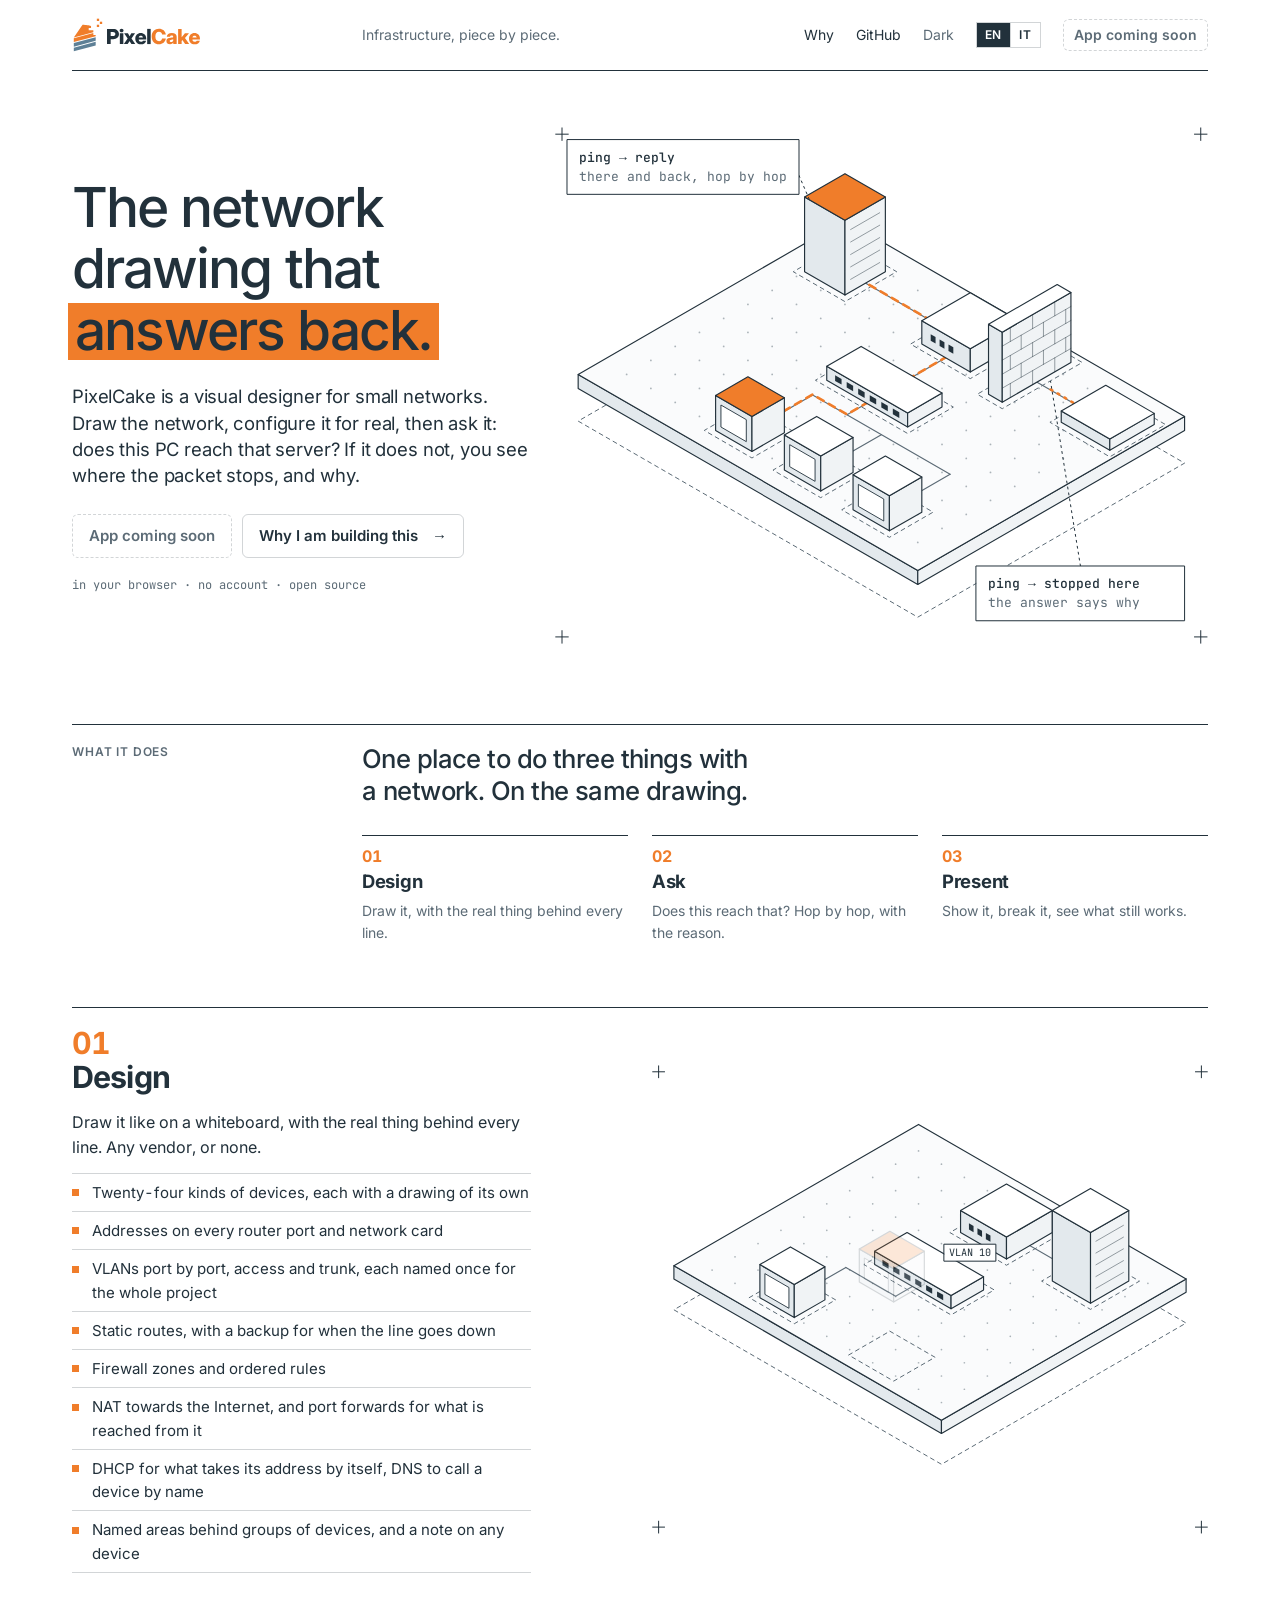
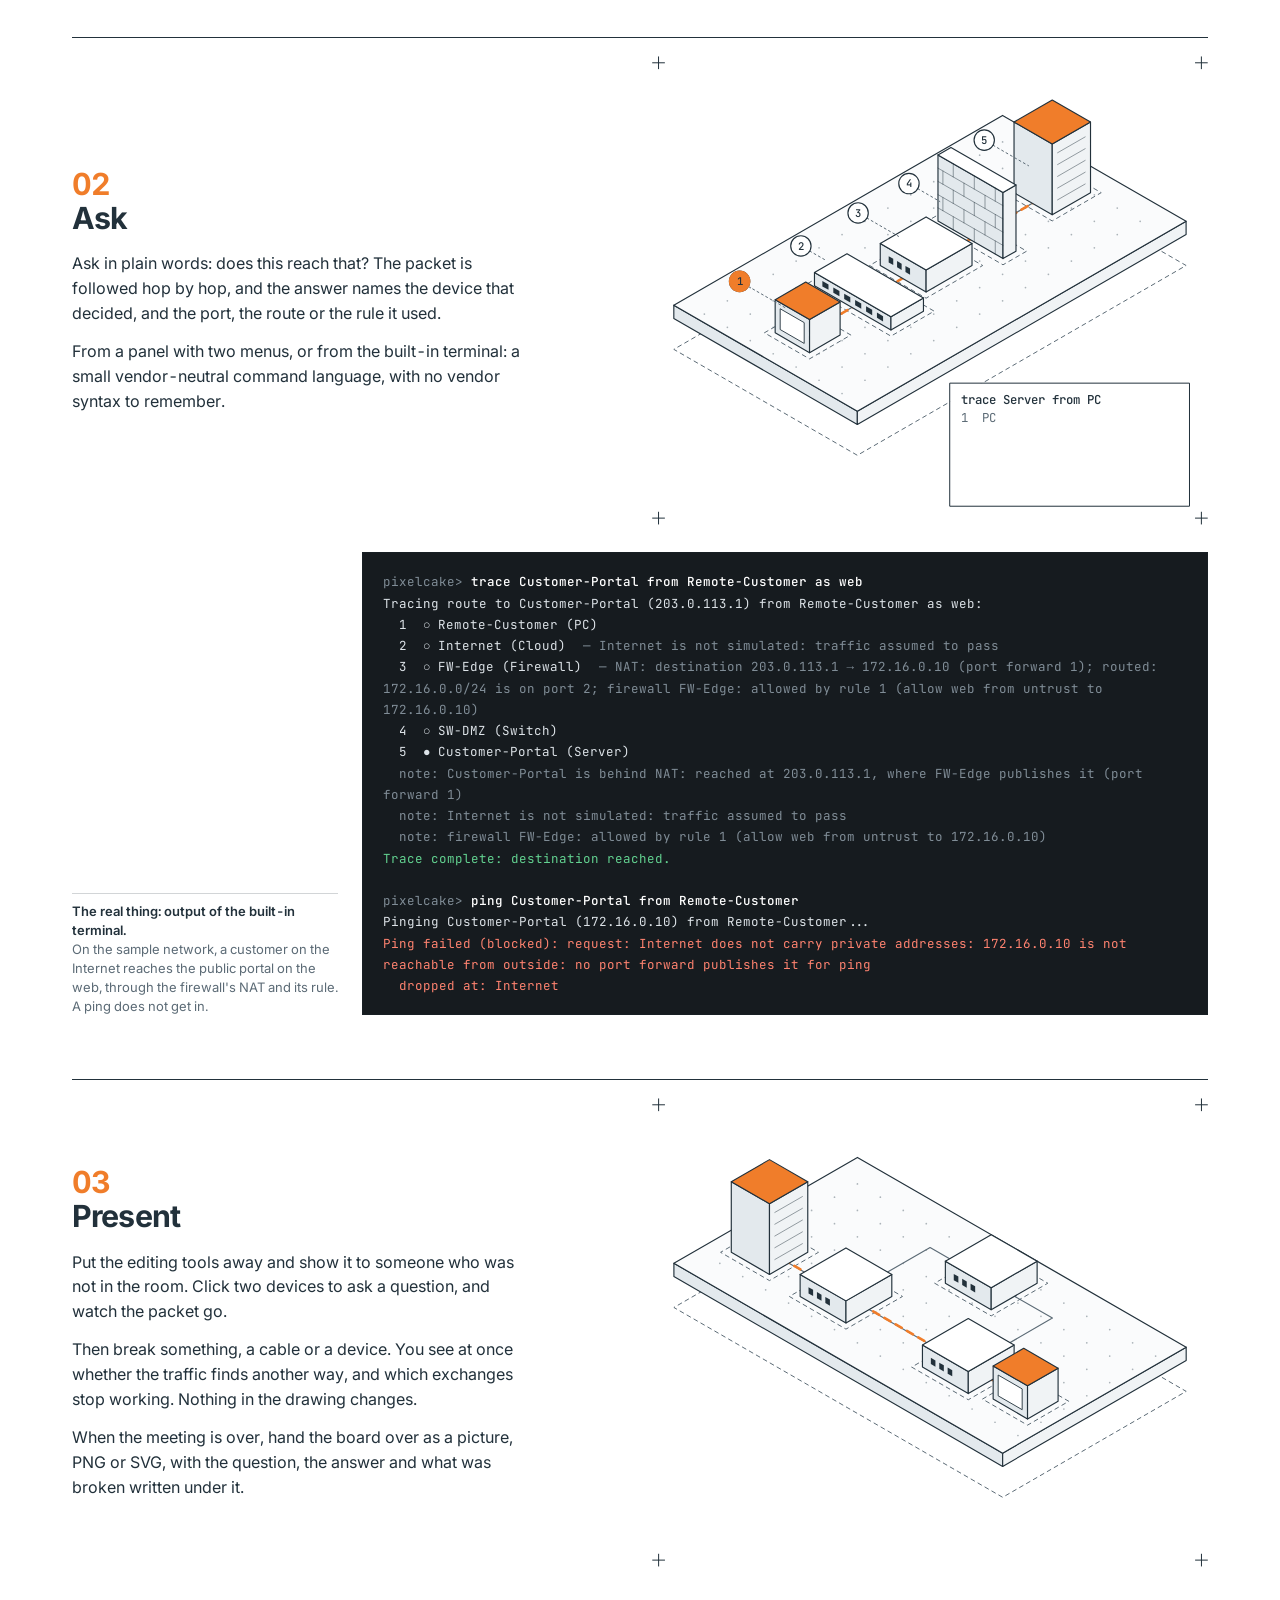
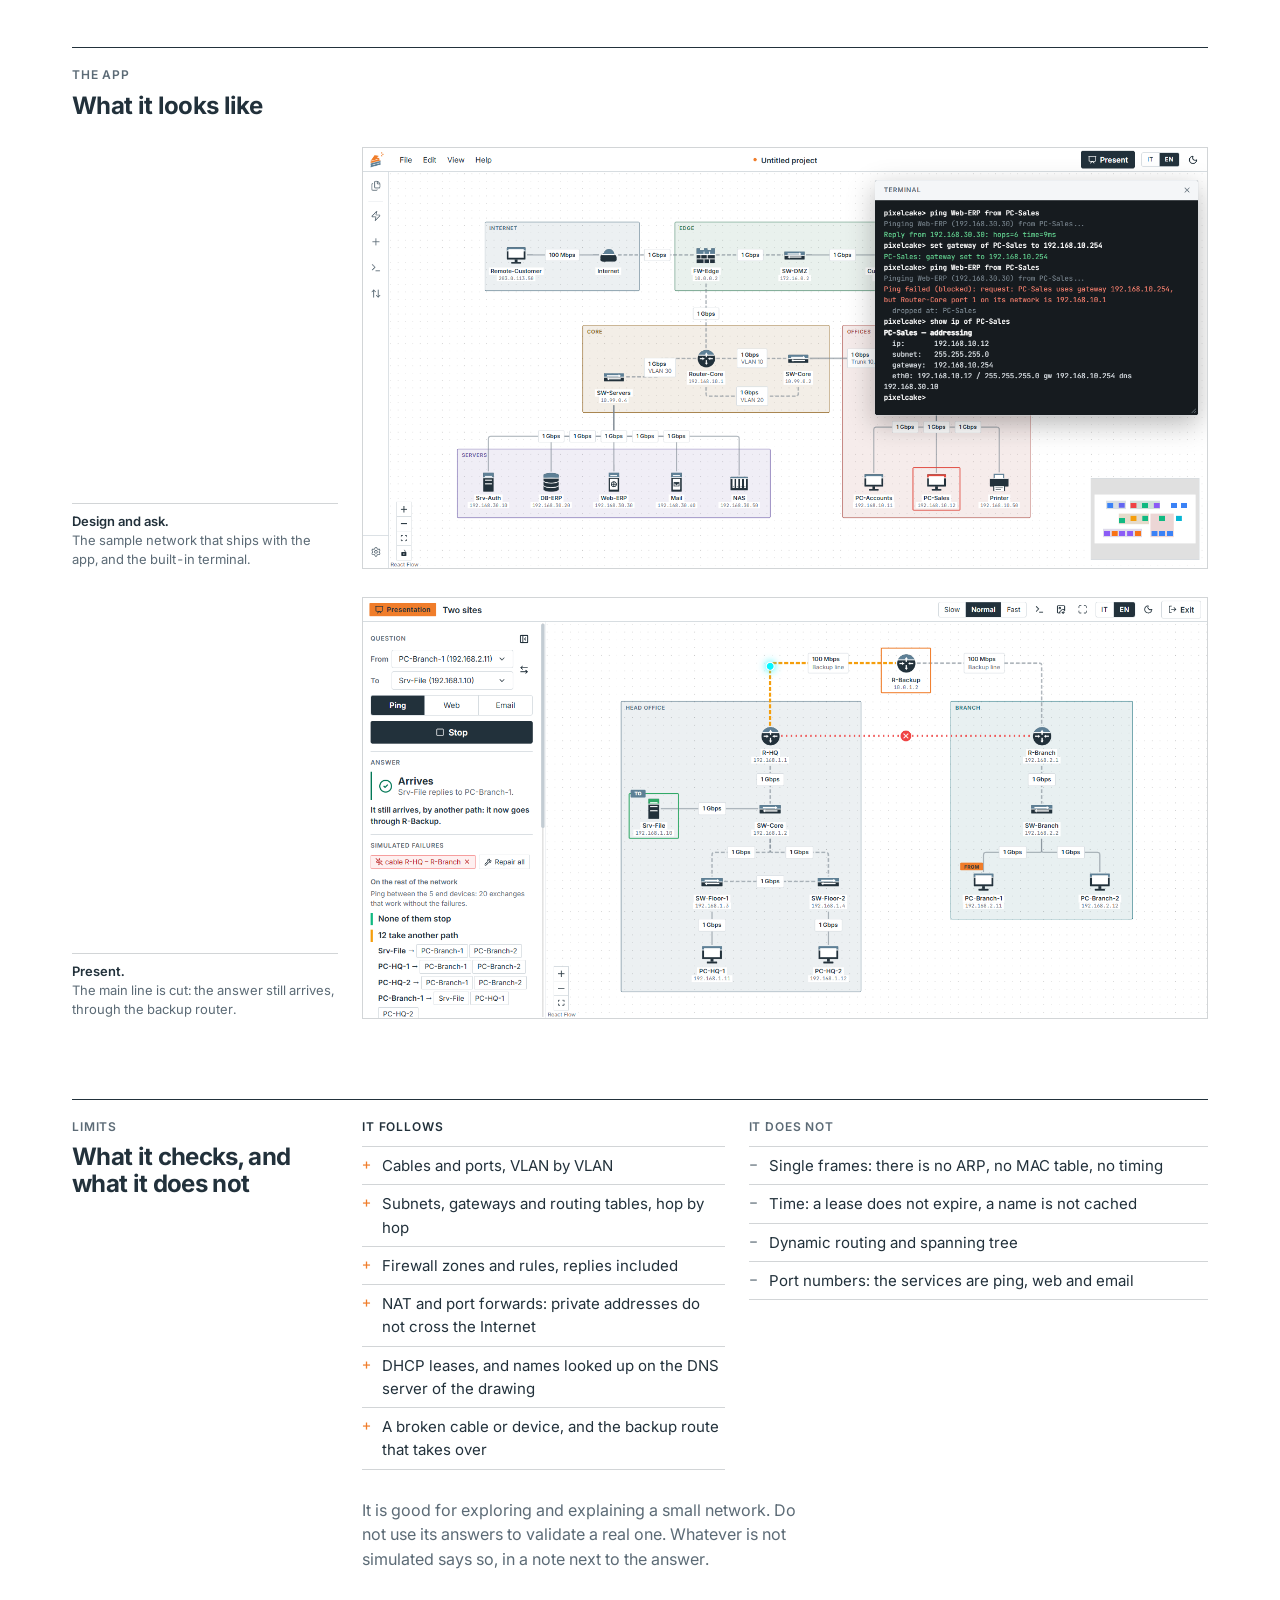
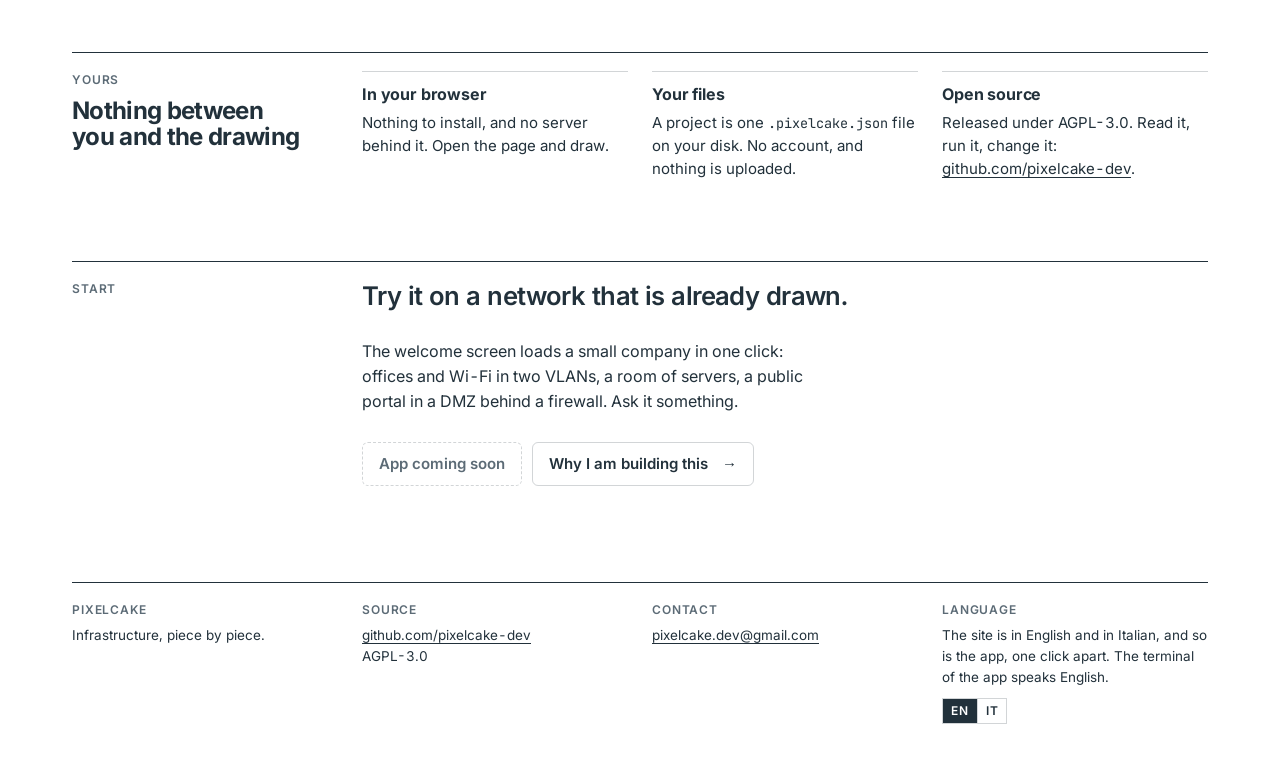
==== commit e2aebaeb: "The site in Italian: it/ with the same pages, EN | IT in the masthead and the footer, hreflang and c" ====
--- a/index.html
+++ b/index.html
@@ -1,5 +1,5 @@
 <!DOCTYPE html>
-<html lang="en">
+<html lang="en" data-italian-home="it/">
 
 <head>
     <meta charset="UTF-8">
@@ -8,6 +8,12 @@
     <meta name="description"
         content="A visual network designer that runs in your browser. Draw a network, configure it, then ask it: does this PC reach that server? Free and open source.">
 
+    <!-- The same page in the other language -->
+    <link rel="canonical" href="https://pixelcake.dev/">
+    <link rel="alternate" hreflang="en" href="https://pixelcake.dev/">
+    <link rel="alternate" hreflang="it" href="https://pixelcake.dev/it/">
+    <link rel="alternate" hreflang="x-default" href="https://pixelcake.dev/">
+
     <!-- Favicon -->
     <link rel="icon" href="./assets/favicon.ico" sizes="48x48">
     <link rel="icon" href="./assets/favicon.svg" type="image/svg+xml">
@@ -15,6 +21,8 @@
 
     <!-- Open Graph / Facebook -->
     <meta property="og:type" content="website">
+    <meta property="og:locale" content="en_GB">
+    <meta property="og:locale:alternate" content="it_IT">
     <meta property="og:url" content="https://pixelcake.dev/">
     <meta property="og:title" content="PixelCake - The network drawing that answers back.">
     <meta property="og:description"
@@ -47,6 +55,10 @@
                 <a href="./why.html">Why</a>
                 <a href="https://github.com/pixelcake-dev" target="_blank" rel="noopener">GitHub</a>
                 <button class="theme-toggle" type="button">Dark</button>
+                <div class="lang" role="group" aria-label="Language">
+                    <span lang="en" title="English" aria-current="true">EN</span>
+                    <a href="./it/index.html" hreflang="it" lang="it" title="Italiano" aria-label="Italiano">IT</a>
+                </div>
                 <span class="button soon" aria-disabled="true">App coming soon</span>
             </nav>
         </header>
@@ -456,7 +468,12 @@
             </div>
             <div class="col">
                 <span class="label">Language</span>
-                The interface is in English and in Italian, one click apart. The terminal speaks English.
+                The site is in English and in Italian, and so is the app, one click apart.
+                The terminal of the app speaks English.
+                <div class="lang" role="group" aria-label="Language">
+                    <span lang="en" title="English" aria-current="true">EN</span>
+                    <a href="./it/index.html" hreflang="it" lang="it" title="Italiano" aria-label="Italiano">IT</a>
+                </div>
             </div>
         </footer>
     </div>
--- a/assets/site.css
+++ b/assets/site.css
@@ -236,6 +236,44 @@
     color: var(--accent);
 }
 
+/* The two languages, as in the app: two letters side by side, the one of the
+   page marked. Each leads to the same page in the other language. */
+.lang {
+    display: inline-flex;
+    flex-shrink: 0;
+    border: 1px solid var(--hair);
+    font-size: 12px;
+    font-weight: 600;
+    letter-spacing: 0.07em;
+    line-height: 1;
+}
+
+.lang a,
+.lang span {
+    padding: 6px 8px;
+    text-decoration: none;
+}
+
+.lang > * + * {
+    border-left: 1px solid var(--hair);
+}
+
+.lang [aria-current] {
+    background: var(--ink);
+    color: var(--paper);
+}
+
+.lang a:hover {
+    color: var(--accent);
+}
+
+/* (in the footer, on a line of its own under the words) */
+footer .lang {
+    display: flex;
+    width: fit-content;
+    margin-top: 10px;
+}
+
 /* Buttons: a flat block with an arrow at the end */
 .button {
     display: inline-flex;
@@ -311,6 +349,15 @@
     letter-spacing: -0.035em;
 }
 
+/* A title shares its words evenly between its lines, so that none ends on a
+   word alone, in either language (where the browser knows how) */
+h1,
+h2,
+h3,
+.statement {
+    text-wrap: balance;
+}
+
 /* The words that matter, under a stroke of the orange marker */
 h1 em {
     font-style: normal;
@@ -1011,8 +1058,15 @@
         grid-column: 2 !important;
     }
 
-    .nav a:not(.button) {
+    /* (the links give way, the theme and the language stay; the app has its
+       button further down) */
+    .nav > a:not(.button),
+    .nav > .button.soon {
         display: none;
+    }
+
+    .nav {
+        gap: 14px;
     }
 
     .index {
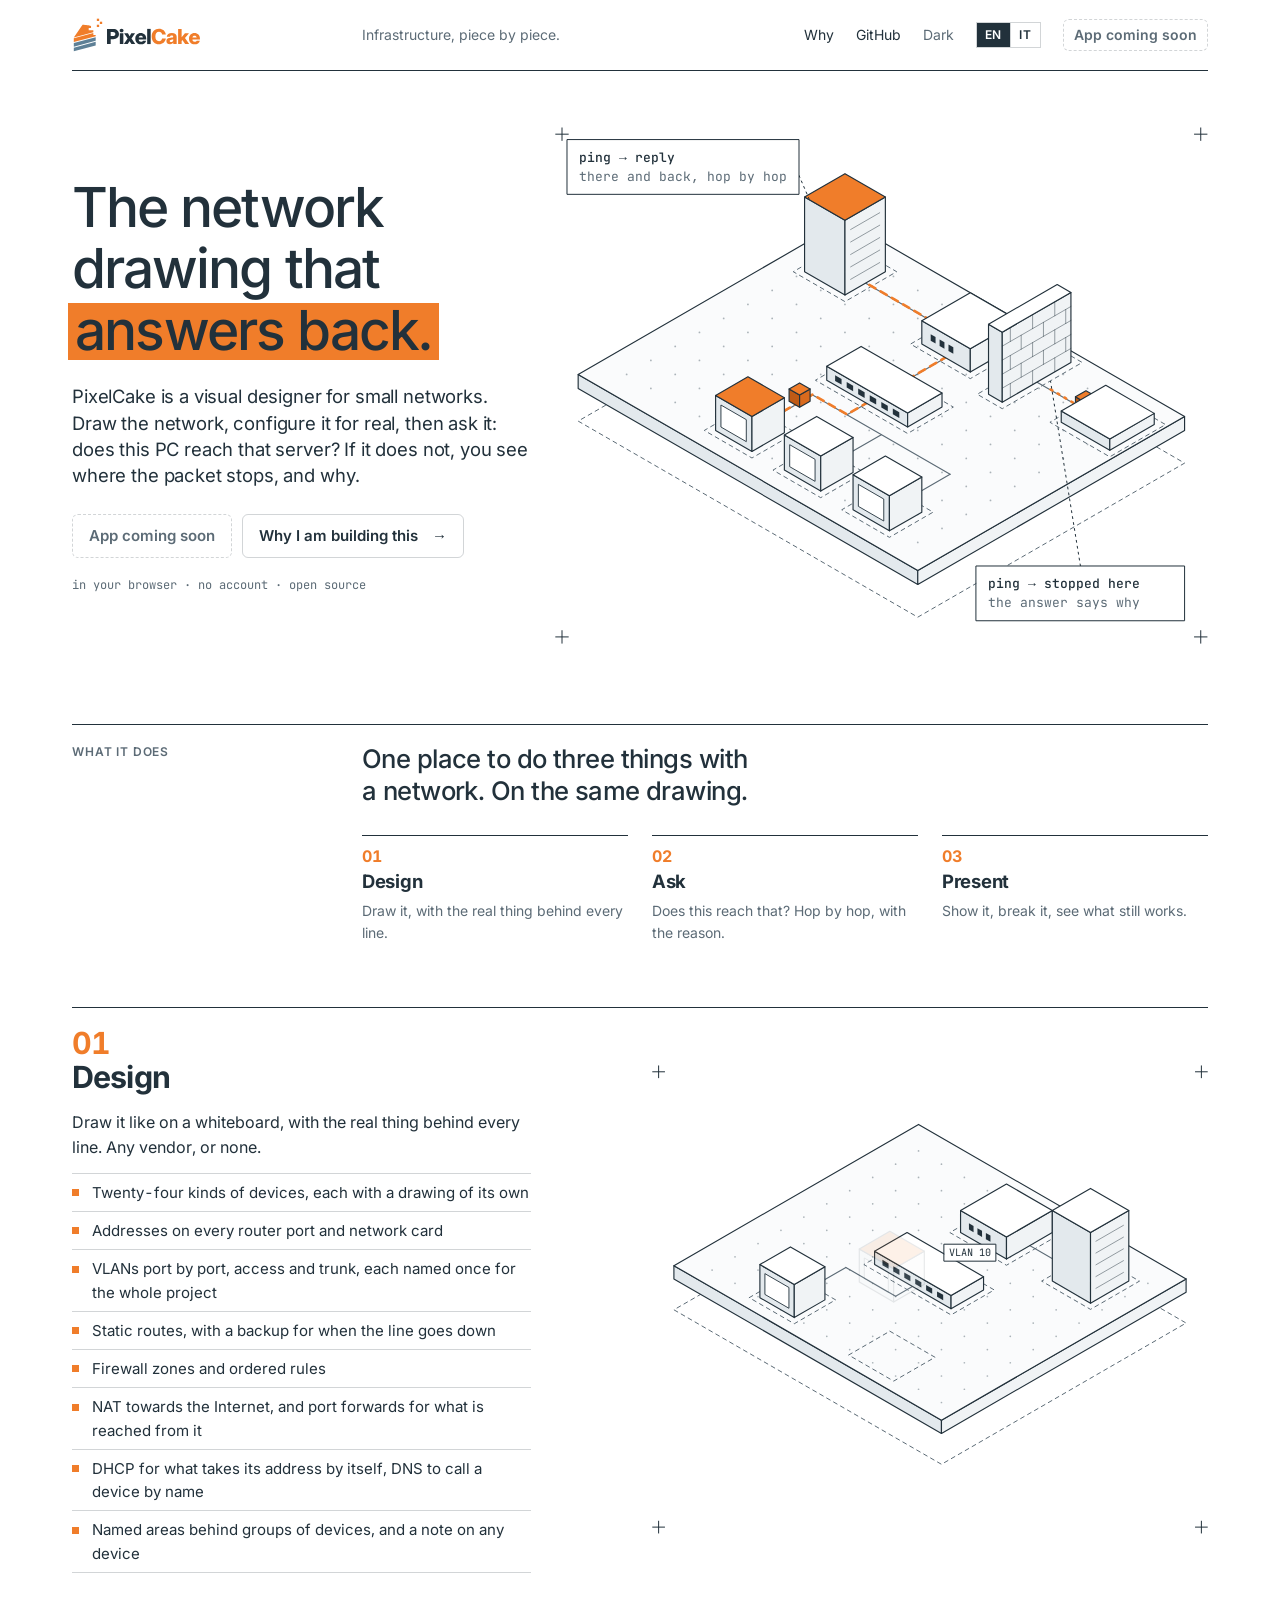
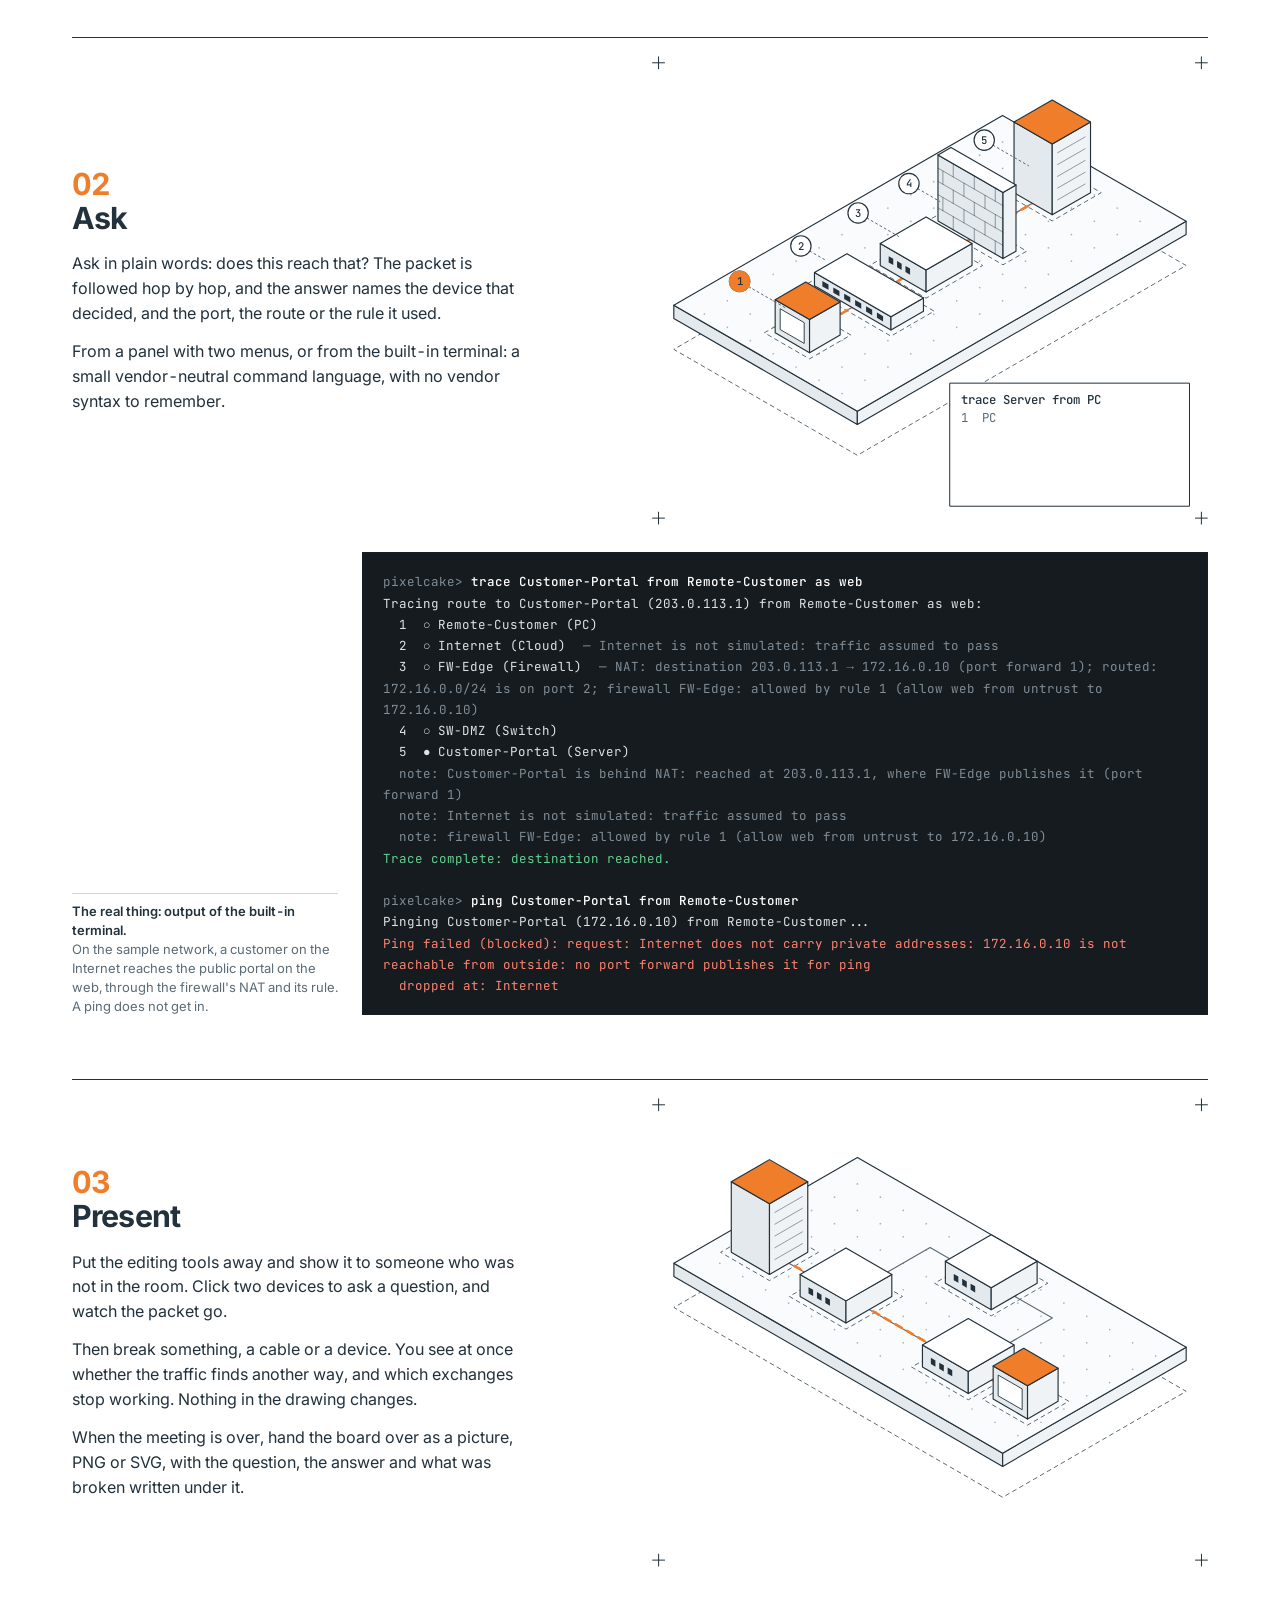
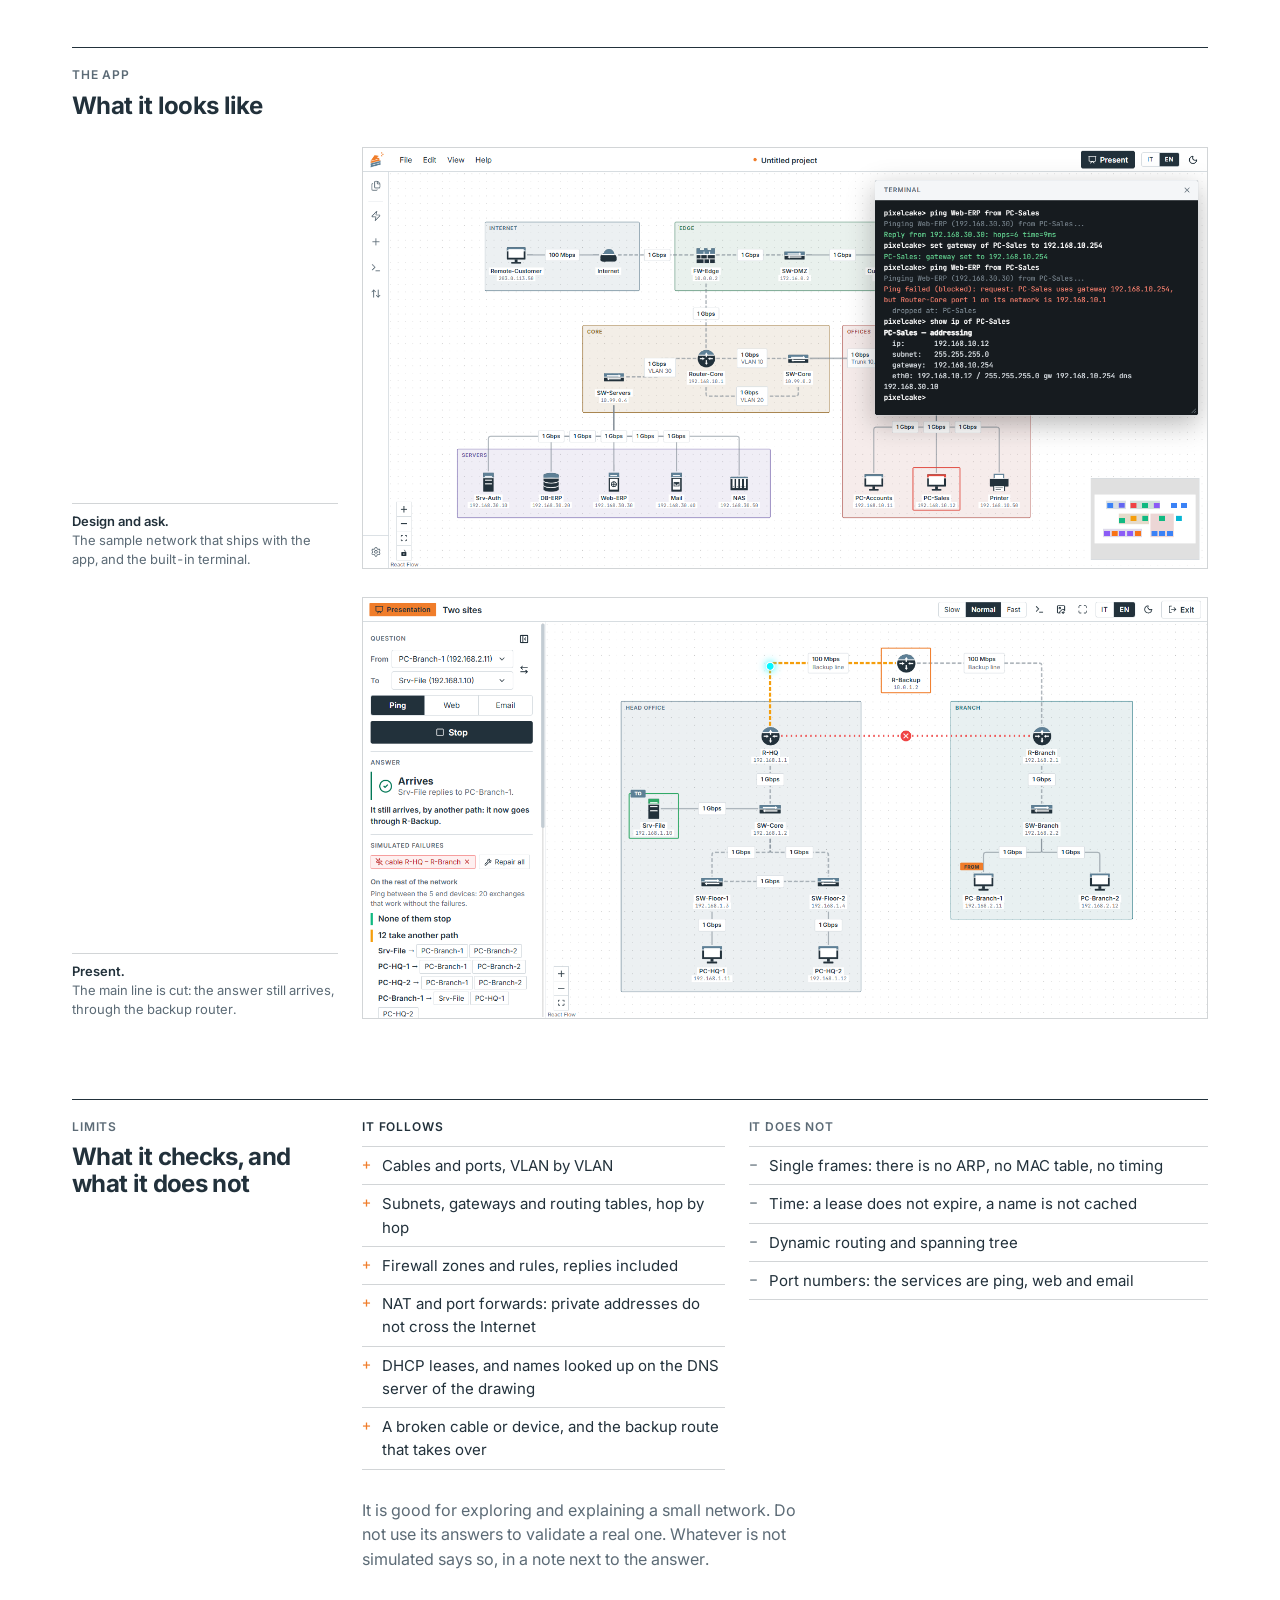
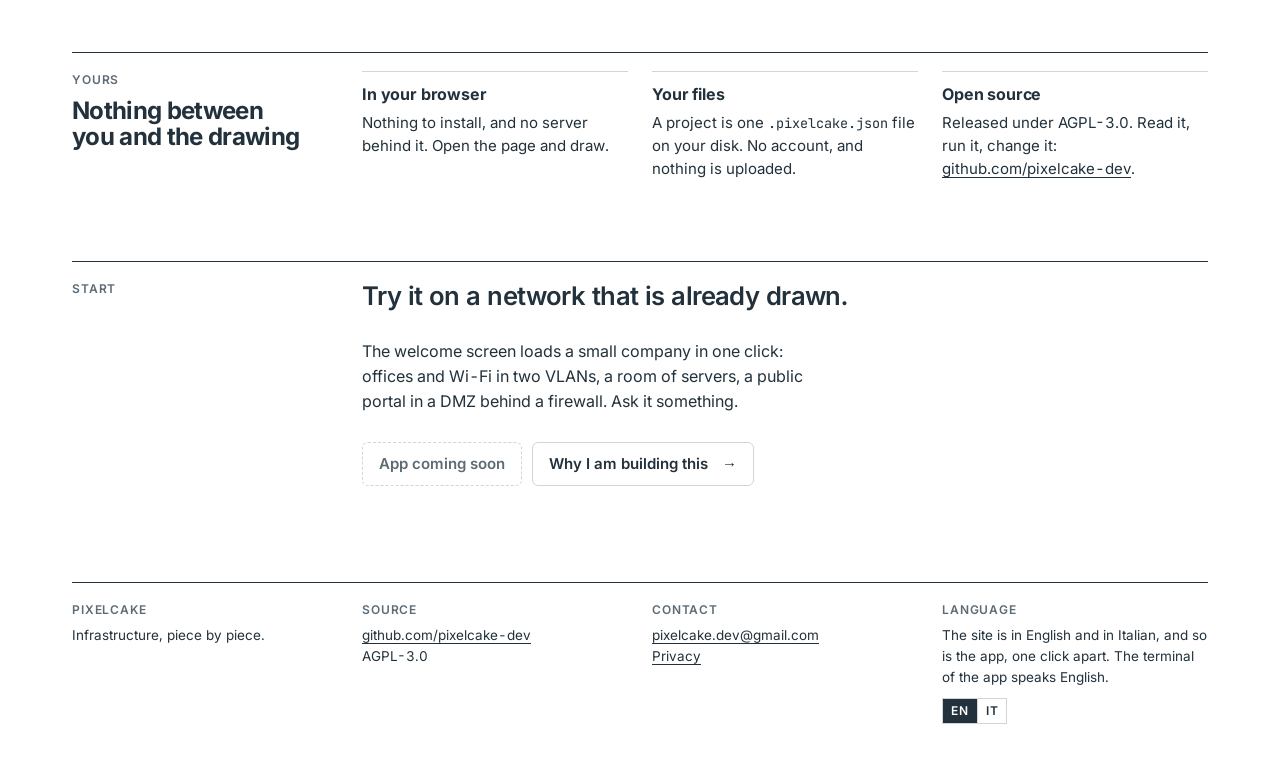
==== commit fcc3d259: "A privacy page in both languages, linked in the footer of every page: who answers for it, what the s" ====
--- a/index.html
+++ b/index.html
@@ -464,7 +464,8 @@
             </div>
             <div class="col">
                 <span class="label">Contact</span>
-                <a href="mailto:pixelcake.dev@gmail.com">pixelcake.dev@gmail.com</a>
+                <a href="mailto:pixelcake.dev@gmail.com">pixelcake.dev@gmail.com</a><br>
+                <a href="./privacy.html">Privacy</a>
             </div>
             <div class="col">
                 <span class="label">Language</span>
--- a/assets/site.css
+++ b/assets/site.css
@@ -605,6 +605,10 @@
     border-bottom: 1px solid var(--hair);
 }
 
+.pixels + p {
+    margin-top: 18px;
+}
+
 .pixels li::before {
     content: '';
     position: absolute;
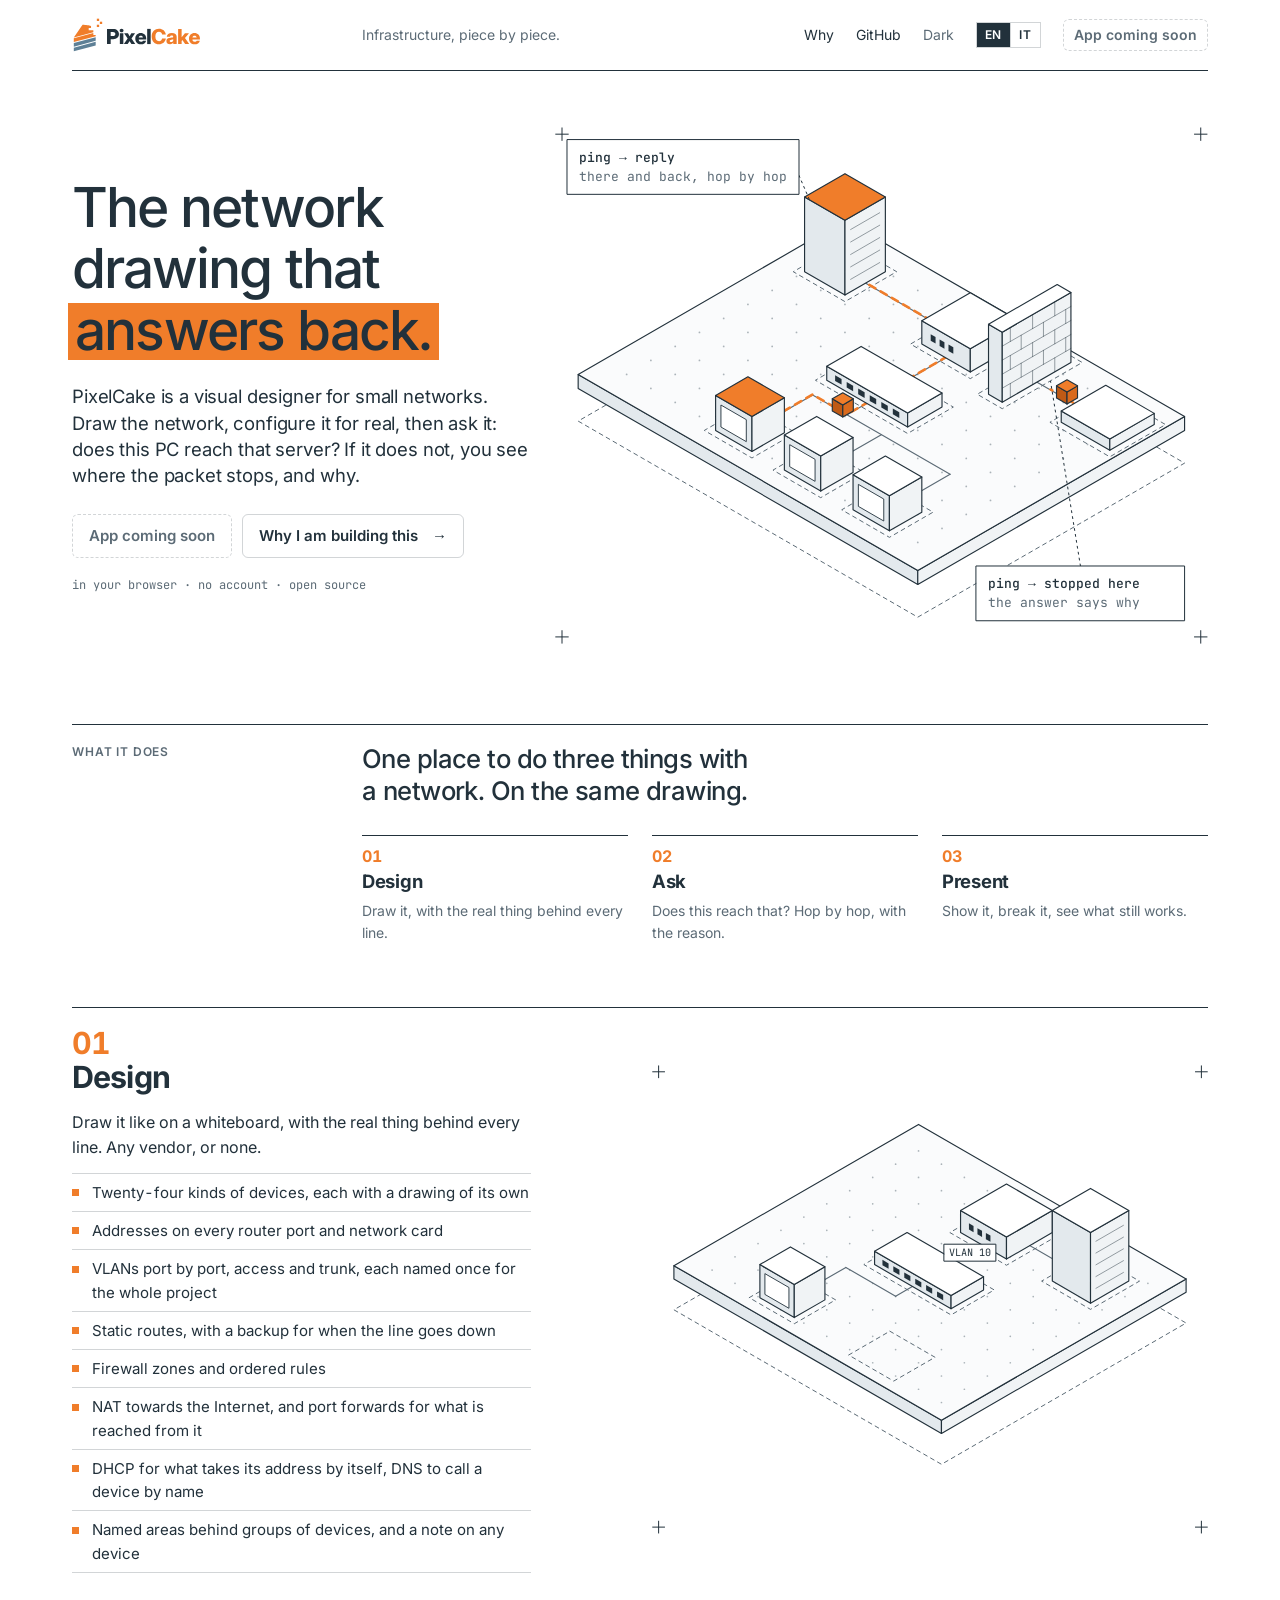
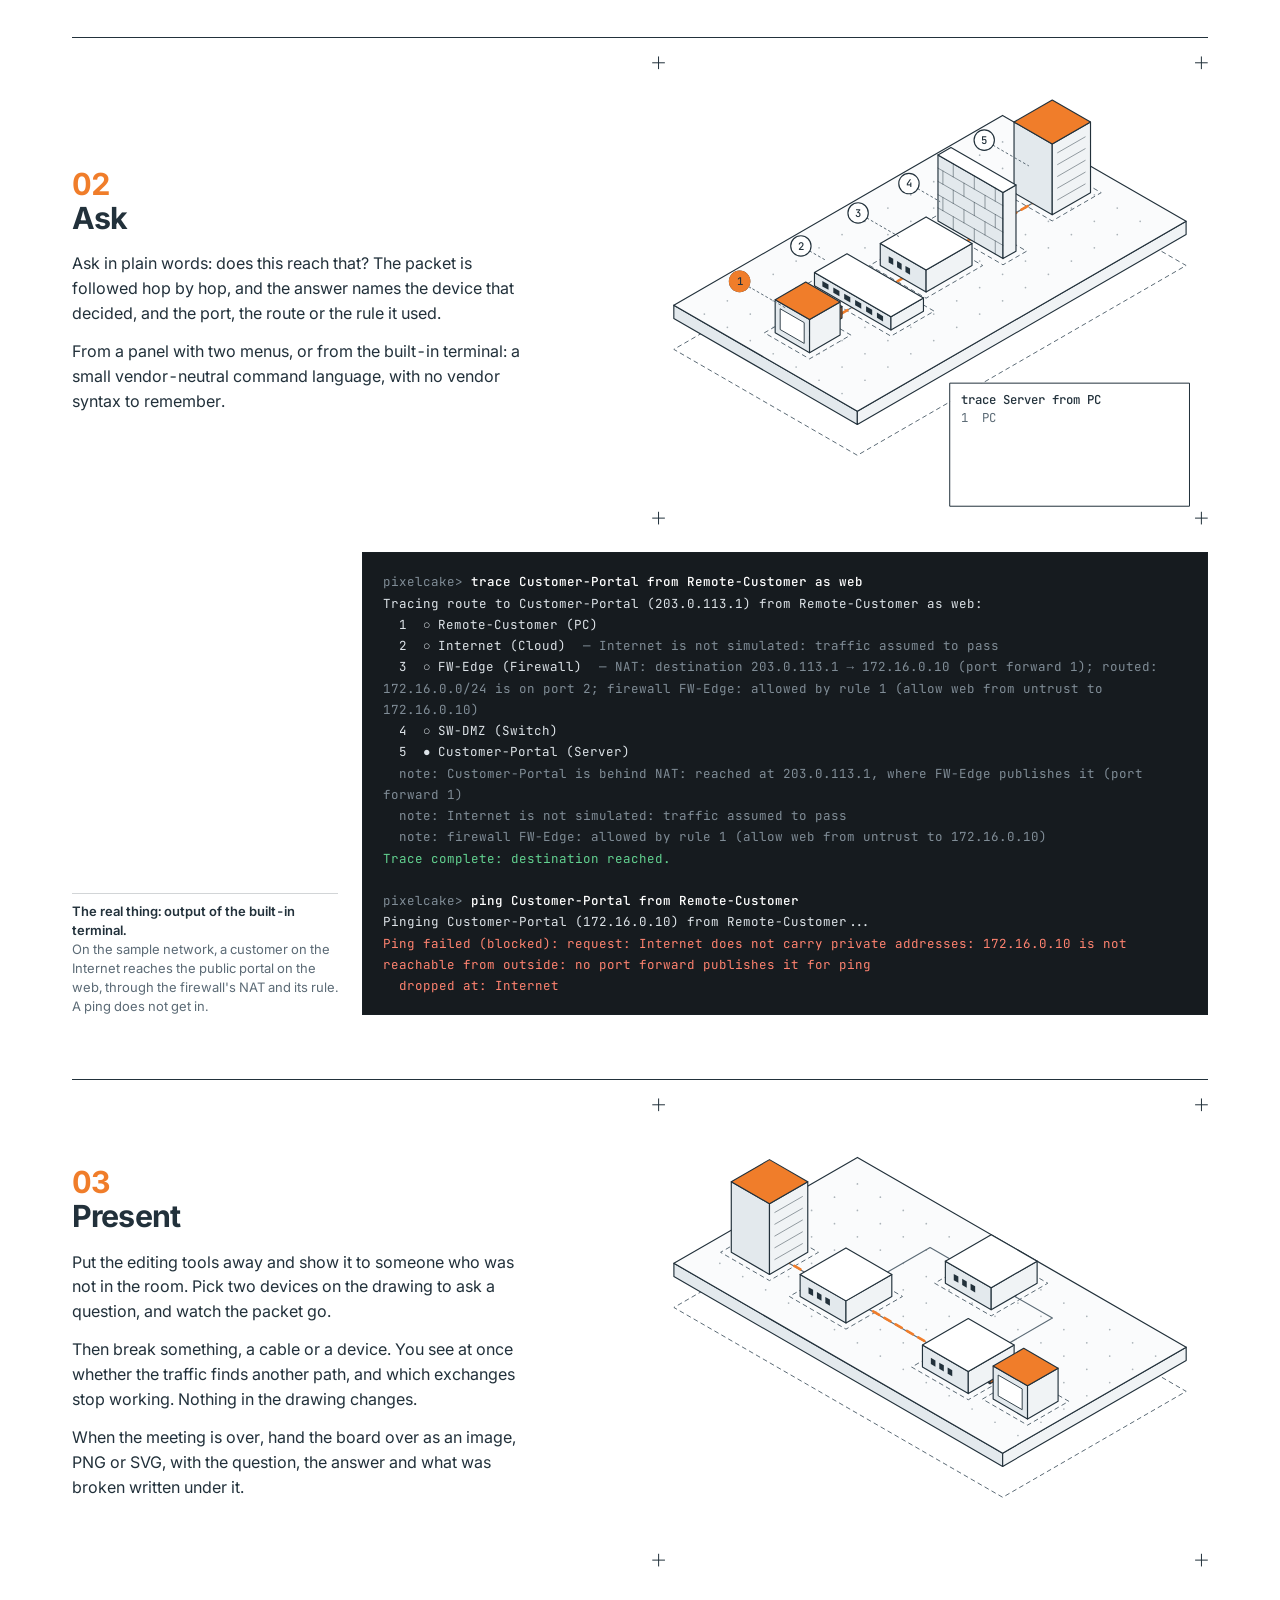
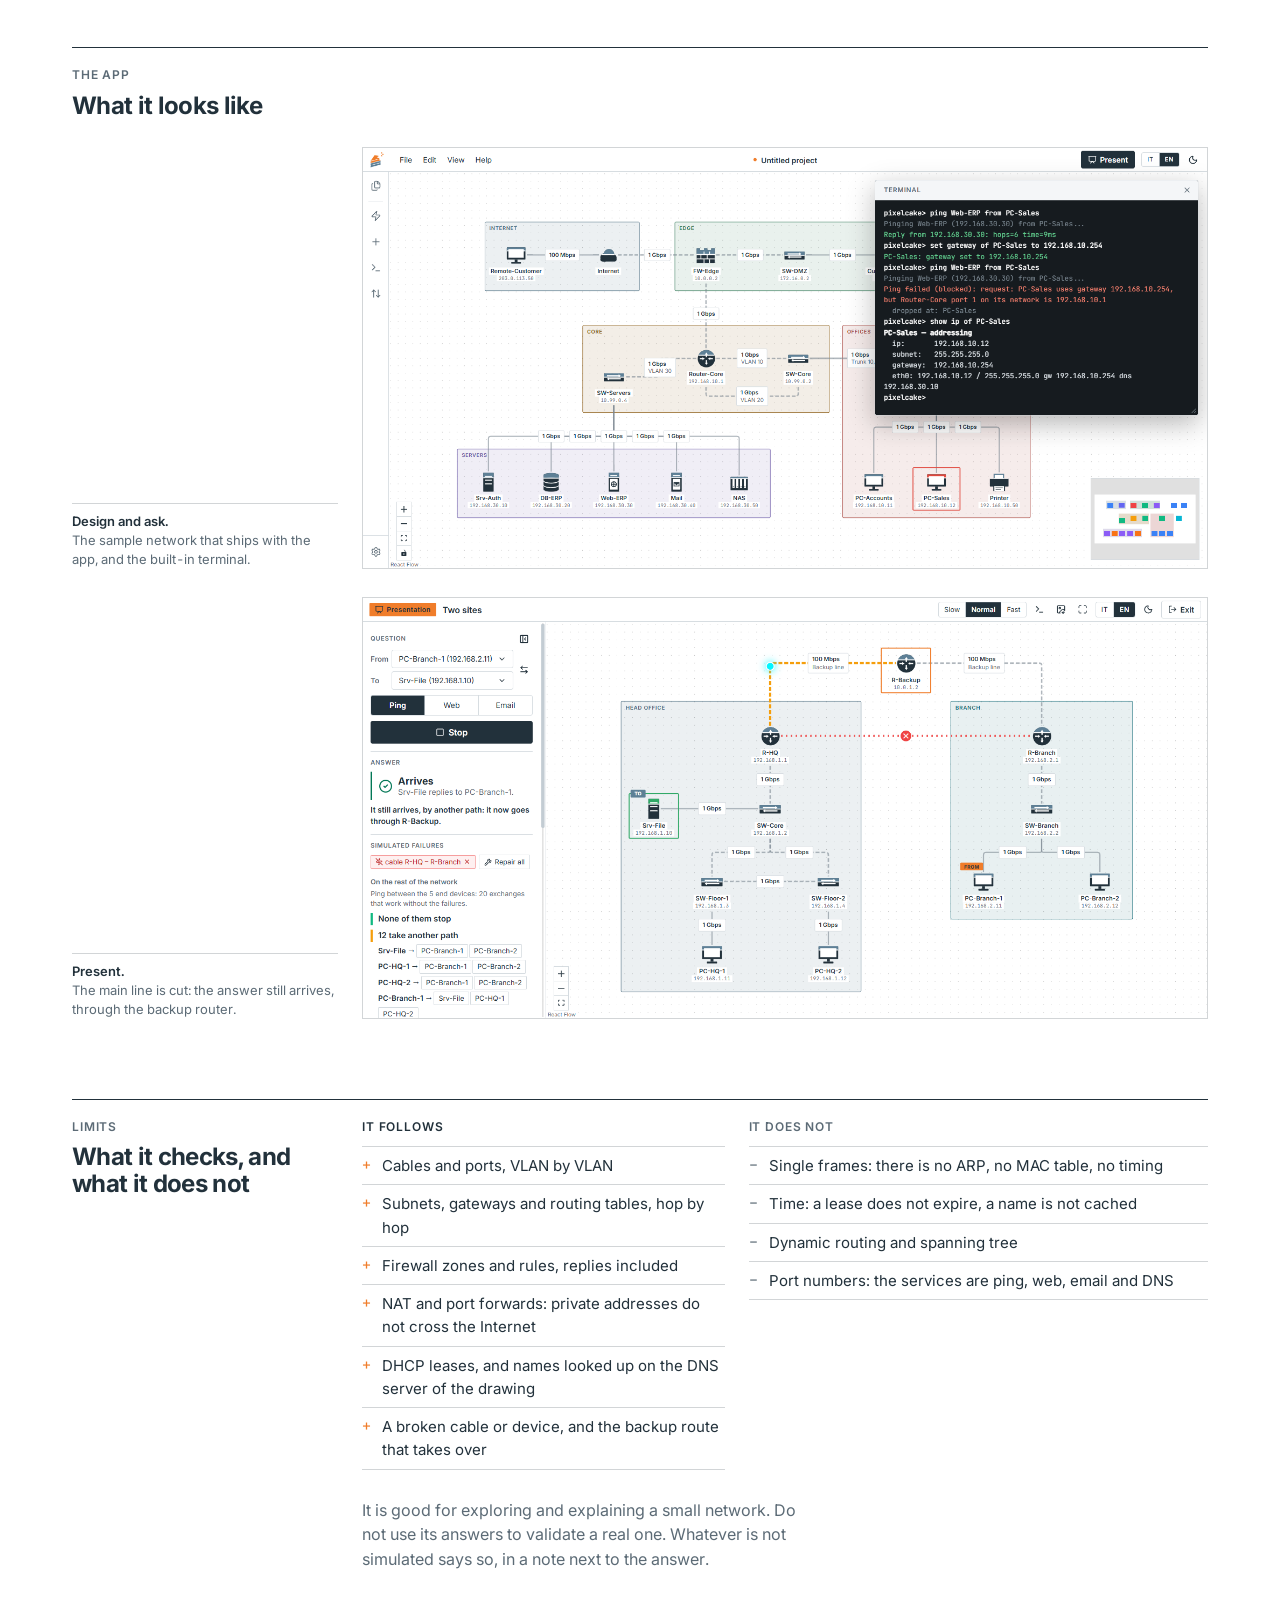
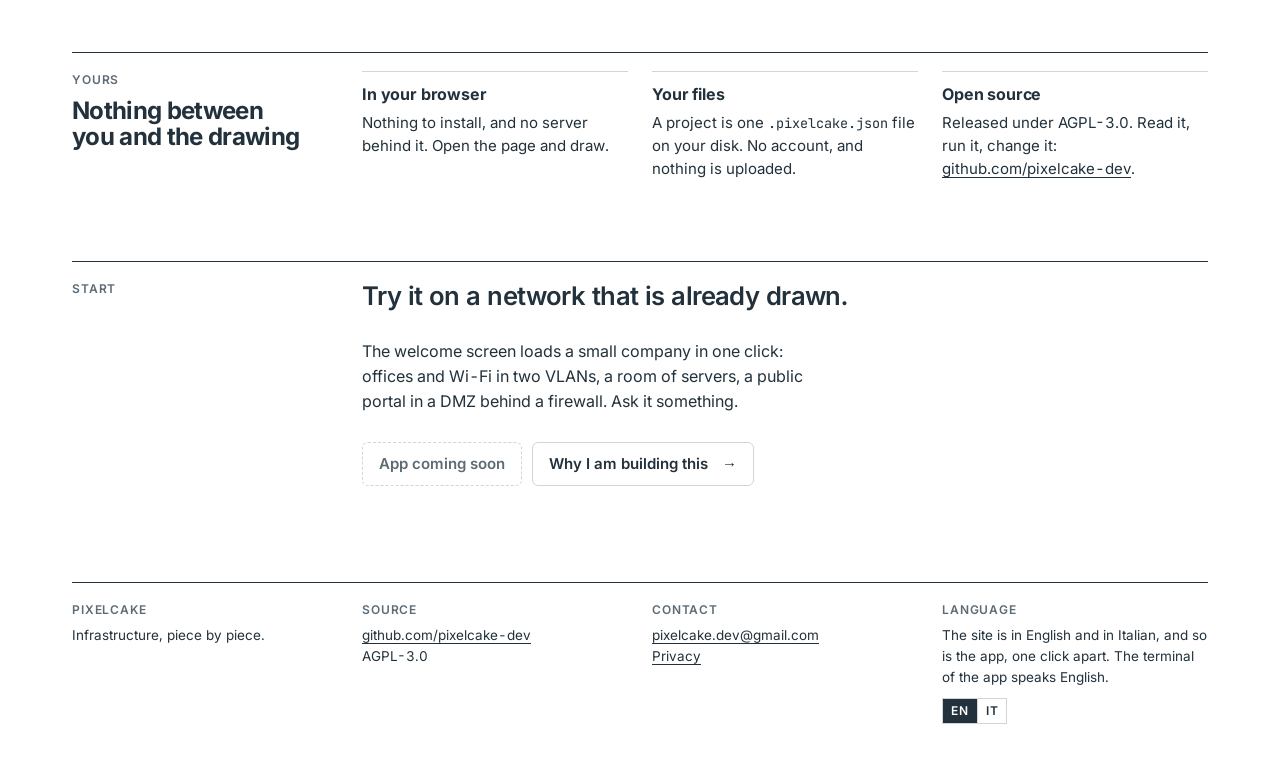
==== commit 50097d9b: "The English of the site in the app's words: another path, an image, the board, two devices picked on" ====
--- a/index.html
+++ b/index.html
@@ -302,14 +302,14 @@
                     <h2 id="present-title">Present</h2>
                     <p>
                         Put the editing tools away and show it to someone who was not in the room.
-                        Click two devices to ask a question, and watch the packet go.
+                        Pick two devices on the drawing to ask a question, and watch the packet go.
                     </p>
                     <p>
                         Then break something, a cable or a device. You see at once whether the traffic
-                        finds another way, and which exchanges stop working. Nothing in the drawing changes.
-                    </p>
-                    <p>
-                        When the meeting is over, hand the board over as a picture, PNG or SVG, with the
+                        finds another path, and which exchanges stop working. Nothing in the drawing changes.
+                    </p>
+                    <p>
+                        When the meeting is over, hand the board over as an image, PNG or SVG, with the
                         question, the answer and what was broken written under it.
                     </p>
                 </div>
@@ -359,9 +359,9 @@
                 <figure class="wide">
                     <div class="shot">
                         <img class="only-light" src="./assets/screenshot.png" width="1567" height="779" loading="lazy"
-                            alt="PixelCake with the sample network of a small company on the canvas: offices, Wi-Fi, a room of servers, a public portal behind a firewall. The terminal is open on a ping that works and on one that is stopped, with the reason.">
+                            alt="PixelCake with the sample network of a small company on the board: offices, Wi-Fi, a room of servers, a public portal behind a firewall. The terminal is open on a ping that works and on one that is stopped, with the reason.">
                         <img class="only-dark" src="./assets/screenshot-dark.png" width="1567" height="779" loading="lazy"
-                            alt="PixelCake with the sample network of a small company on the canvas: offices, Wi-Fi, a room of servers, a public portal behind a firewall. The terminal is open on a ping that works and on one that is stopped, with the reason.">
+                            alt="PixelCake with the sample network of a small company on the board: offices, Wi-Fi, a room of servers, a public portal behind a firewall. The terminal is open on a ping that works and on one that is stopped, with the reason.">
                     </div>
                     <figcaption>
                         <b>Design and ask.</b>
@@ -404,7 +404,7 @@
                         <li><span class="mark" aria-hidden="true">&ndash;</span><span>Single frames: there is no ARP, no MAC table, no timing</span></li>
                         <li><span class="mark" aria-hidden="true">&ndash;</span><span>Time: a lease does not expire, a name is not cached</span></li>
                         <li><span class="mark" aria-hidden="true">&ndash;</span><span>Dynamic routing and spanning tree</span></li>
-                        <li><span class="mark" aria-hidden="true">&ndash;</span><span>Port numbers: the services are ping, web and email</span></li>
+                        <li><span class="mark" aria-hidden="true">&ndash;</span><span>Port numbers: the services are ping, web, email and DNS</span></li>
                     </ul>
                 </div>
                 <p class="c-text muted">
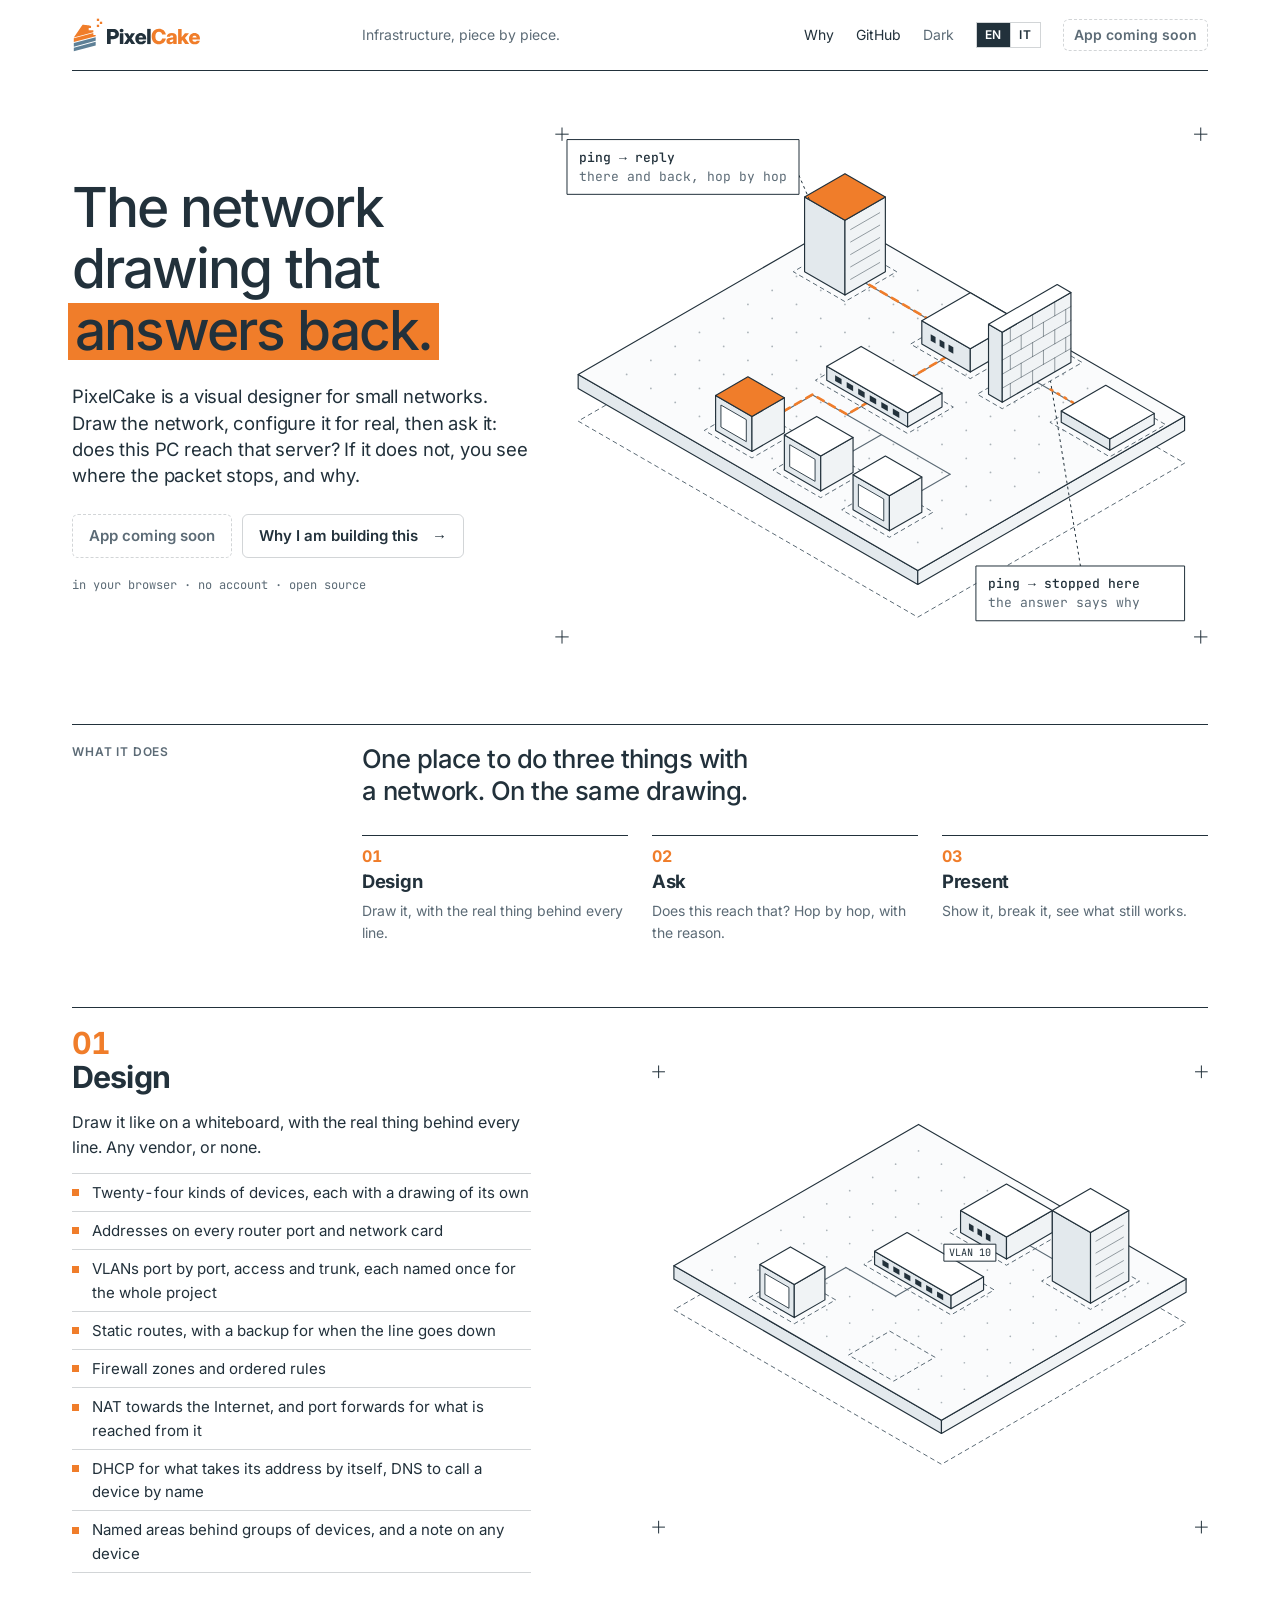
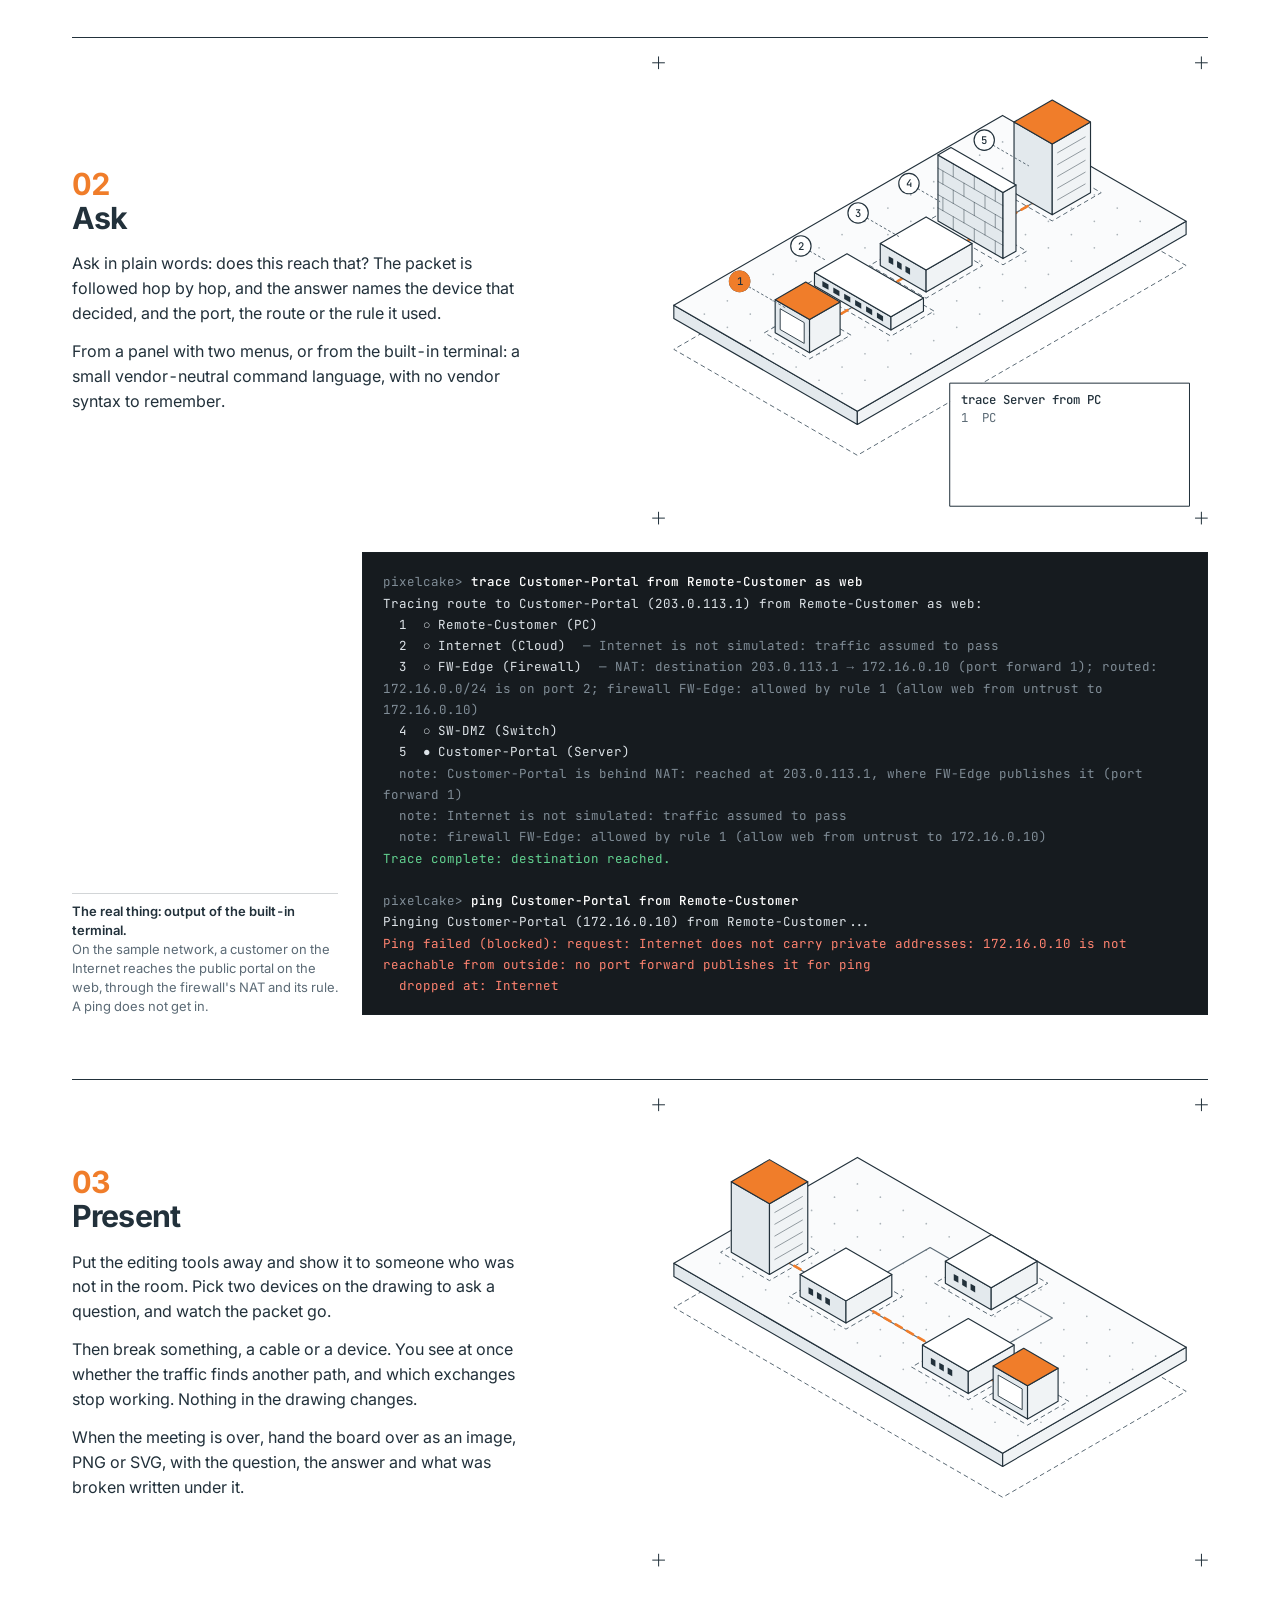
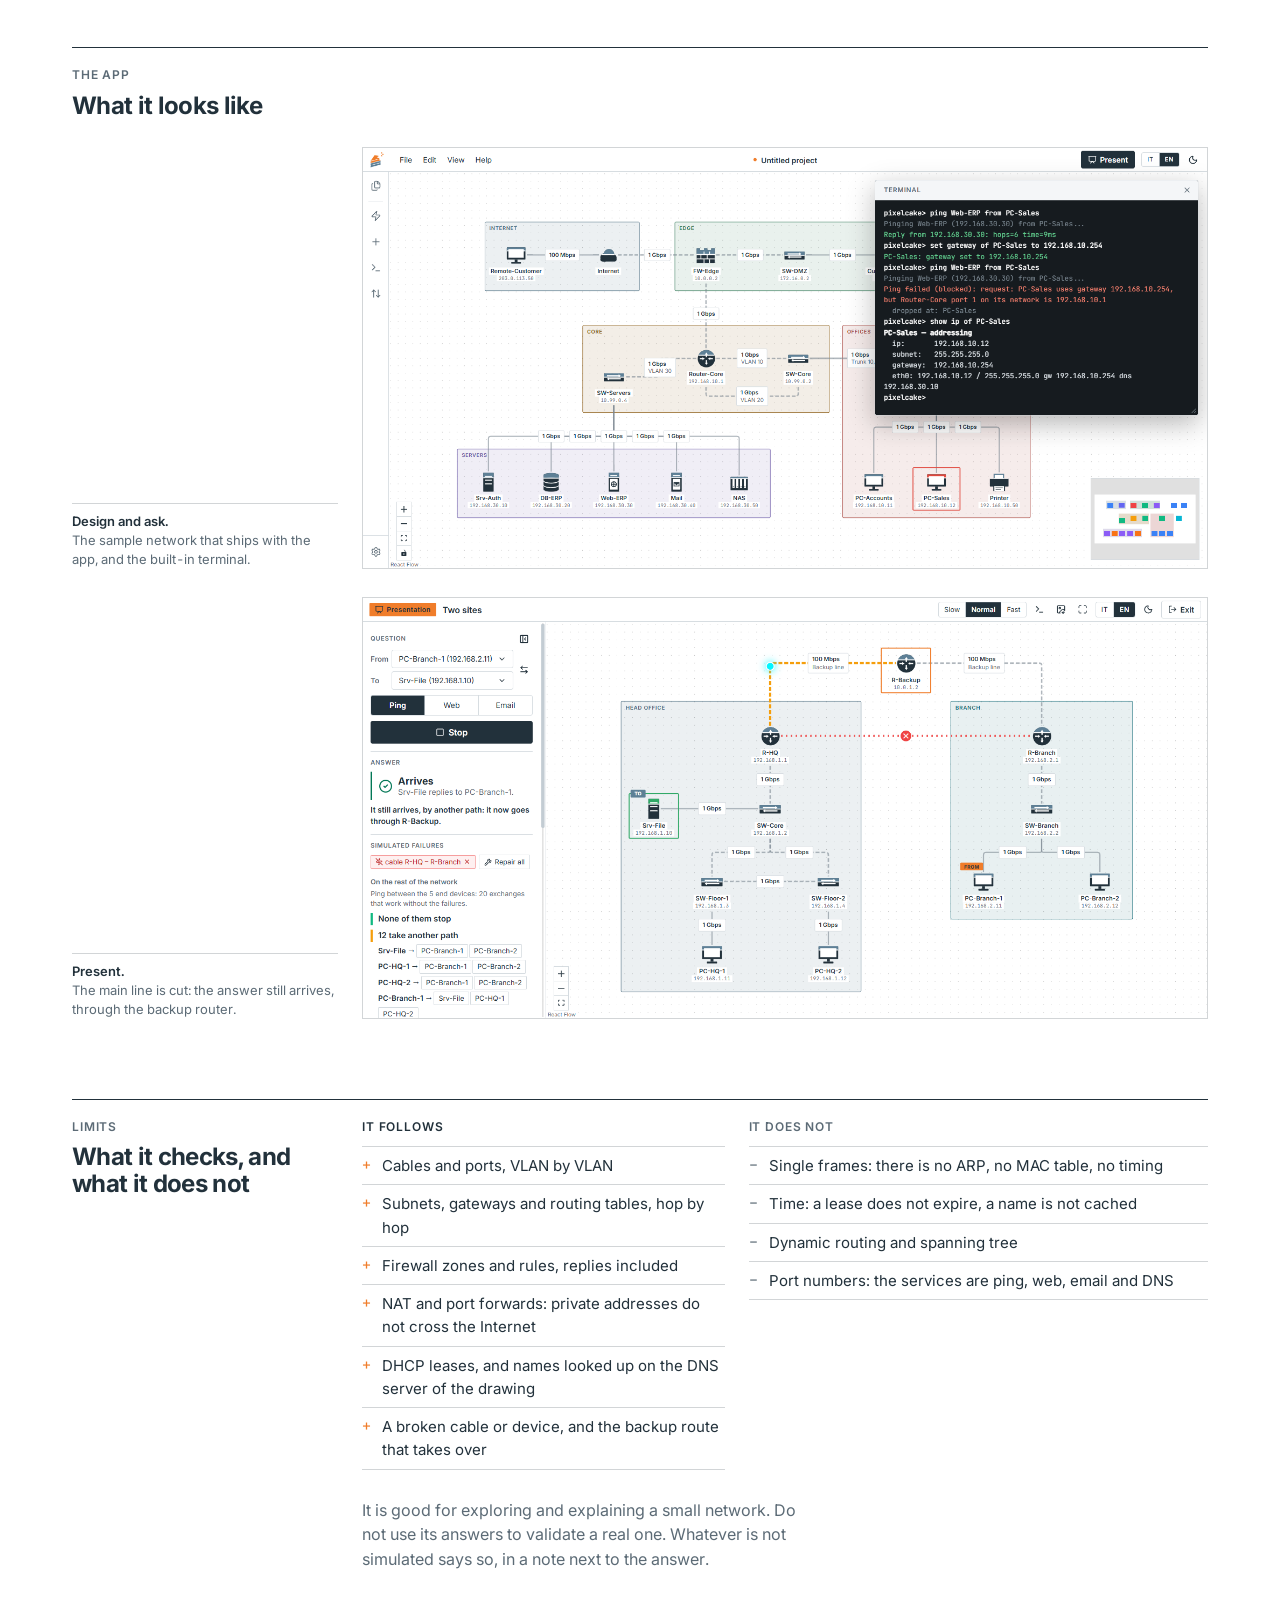
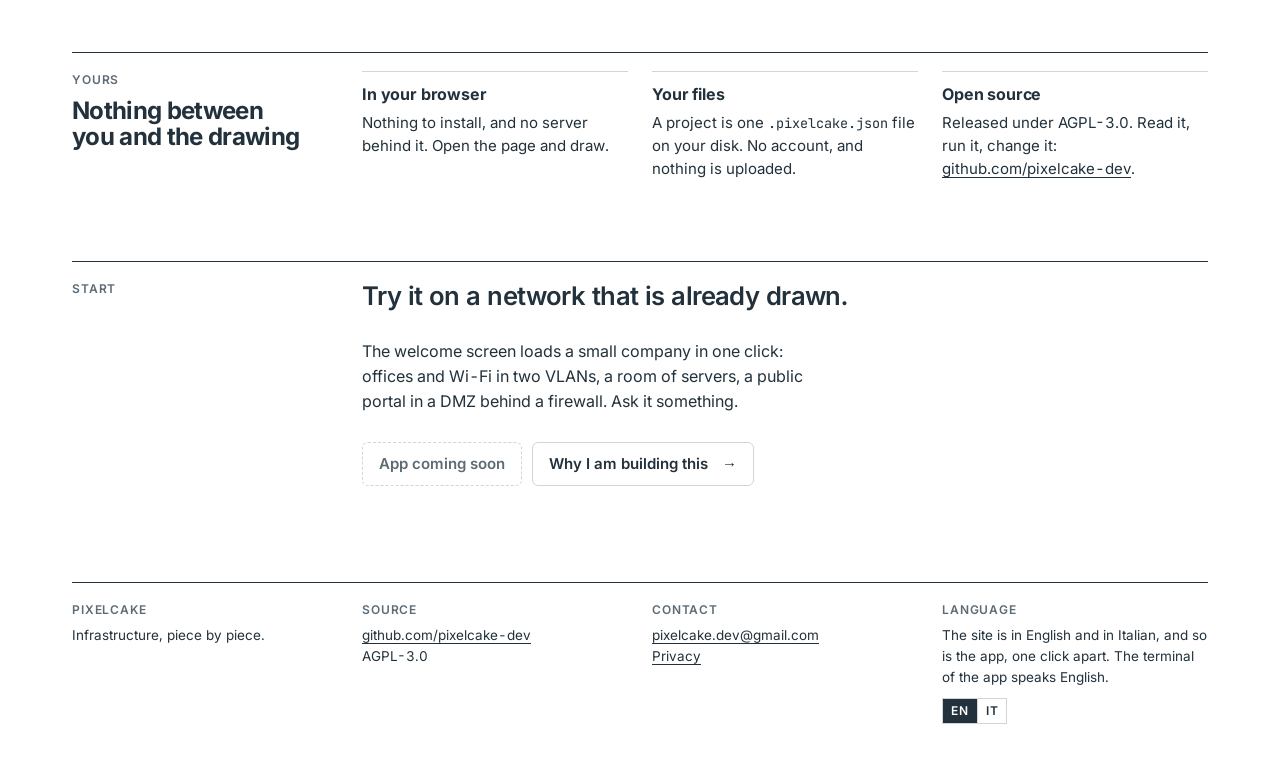
==== commit b676e966: "A shared link shows a card in its own language: assets/share-en.png and share-it.png made from tools" ====
--- a/index.html
+++ b/index.html
@@ -19,23 +19,26 @@
     <link rel="icon" href="./assets/favicon.svg" type="image/svg+xml">
     <link rel="apple-touch-icon" href="./assets/pixelcake-256.png">
 
-    <!-- Open Graph / Facebook -->
+    <!-- How a link to this page looks when it is shared (tools/share-card.py makes the picture) -->
     <meta property="og:type" content="website">
+    <meta property="og:site_name" content="PixelCake">
     <meta property="og:locale" content="en_GB">
     <meta property="og:locale:alternate" content="it_IT">
     <meta property="og:url" content="https://pixelcake.dev/">
     <meta property="og:title" content="PixelCake - The network drawing that answers back.">
     <meta property="og:description"
         content="Draw a network, configure it, then ask it: does this PC reach that server? Runs in your browser. Free and open source.">
-    <meta property="og:image" content="https://pixelcake.dev/assets/screenshot.png">
-
-    <!-- Twitter -->
-    <meta property="twitter:card" content="summary_large_image">
-    <meta property="twitter:url" content="https://pixelcake.dev/">
-    <meta property="twitter:title" content="PixelCake - The network drawing that answers back.">
-    <meta property="twitter:description"
+    <meta property="og:image" content="https://pixelcake.dev/assets/share-en.png">
+    <meta property="og:image:width" content="1200">
+    <meta property="og:image:height" content="630">
+    <meta property="og:image:type" content="image/png">
+    <meta property="og:image:alt" content="PixelCake: the network drawing that answers back. A small network drawn in perspective: a ping goes there and back, another one is stopped at the firewall.">
+    <meta name="twitter:card" content="summary_large_image">
+    <meta name="twitter:title" content="PixelCake - The network drawing that answers back.">
+    <meta name="twitter:description"
         content="Draw a network, configure it, then ask it: does this PC reach that server? Runs in your browser. Free and open source.">
-    <meta property="twitter:image" content="https://pixelcake.dev/assets/screenshot.png">
+    <meta name="twitter:image" content="https://pixelcake.dev/assets/share-en.png">
+    <meta name="twitter:image:alt" content="PixelCake: the network drawing that answers back. A small network drawn in perspective: a ping goes there and back, another one is stopped at the firewall.">
 
     <link rel="preload" href="./assets/fonts/inter-latin-wght-normal.woff2" as="font" type="font/woff2" crossorigin>
     <link rel="stylesheet" href="./assets/site.css">
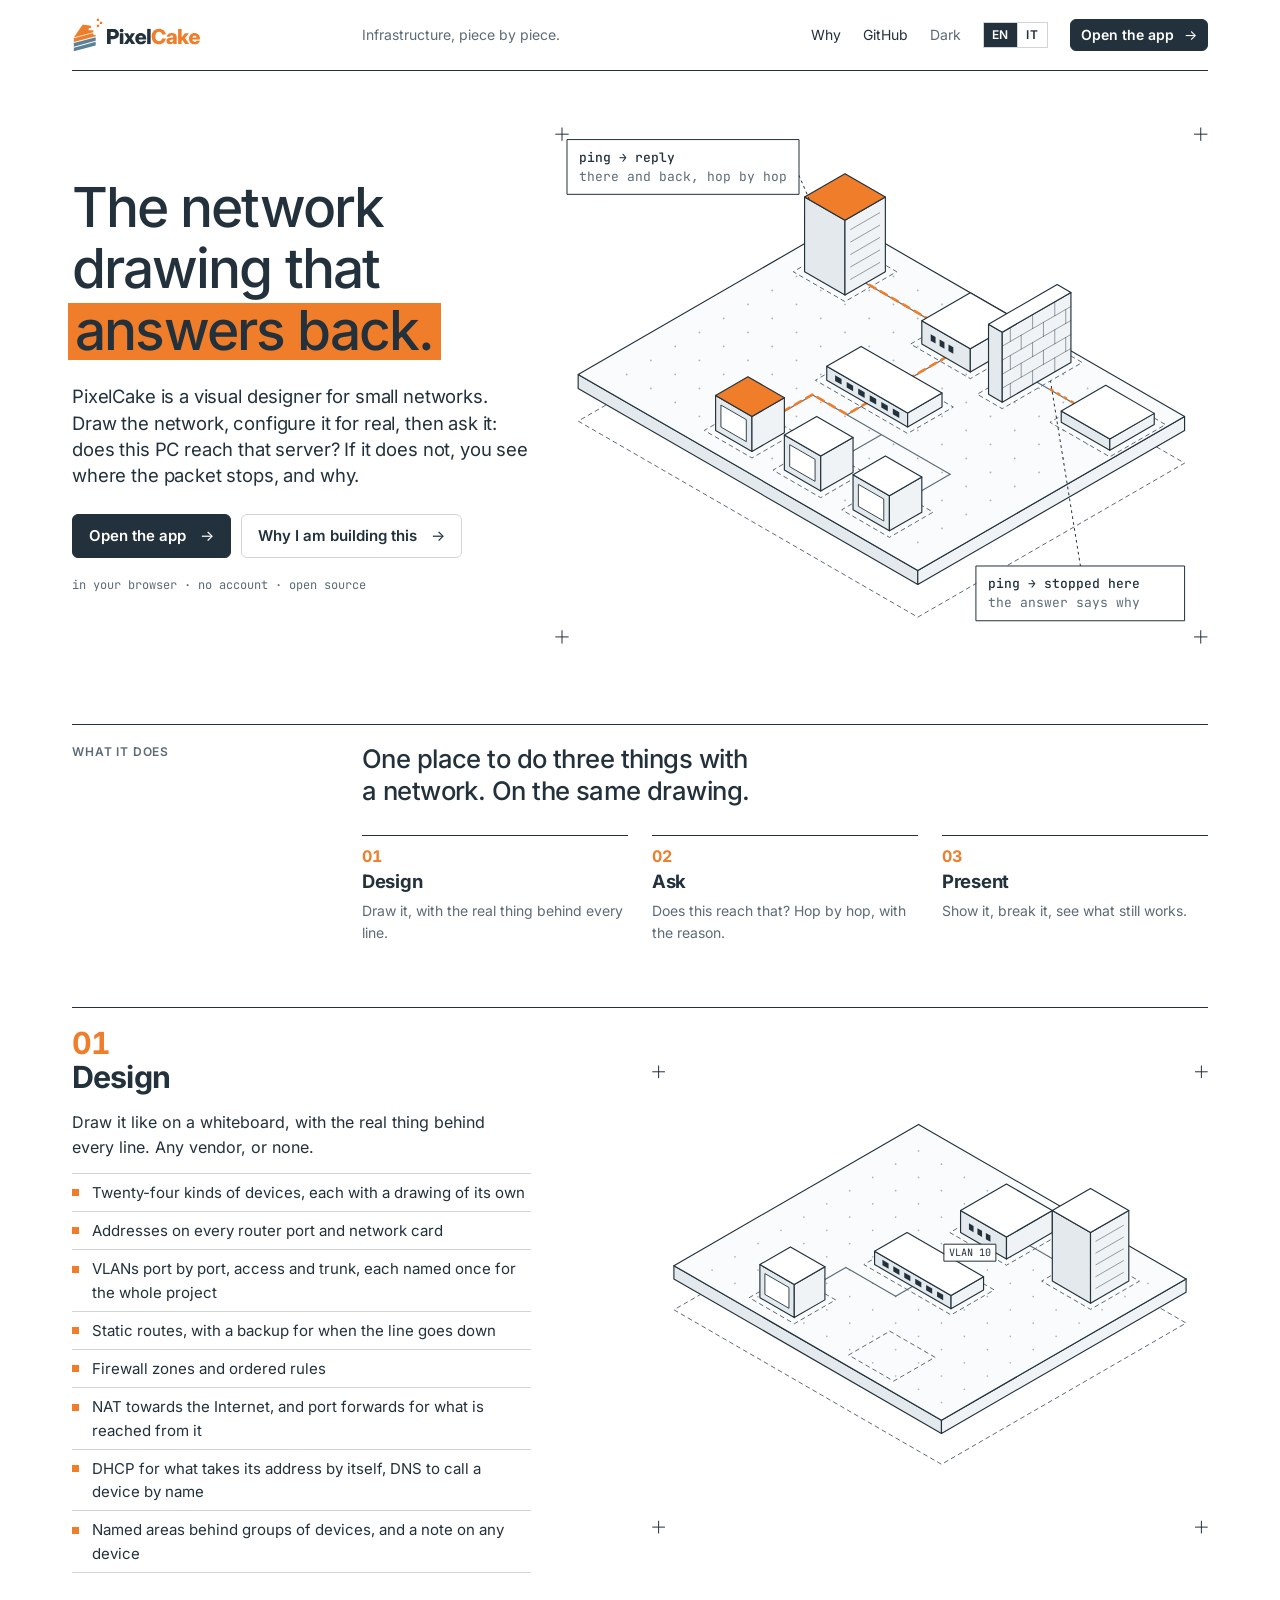
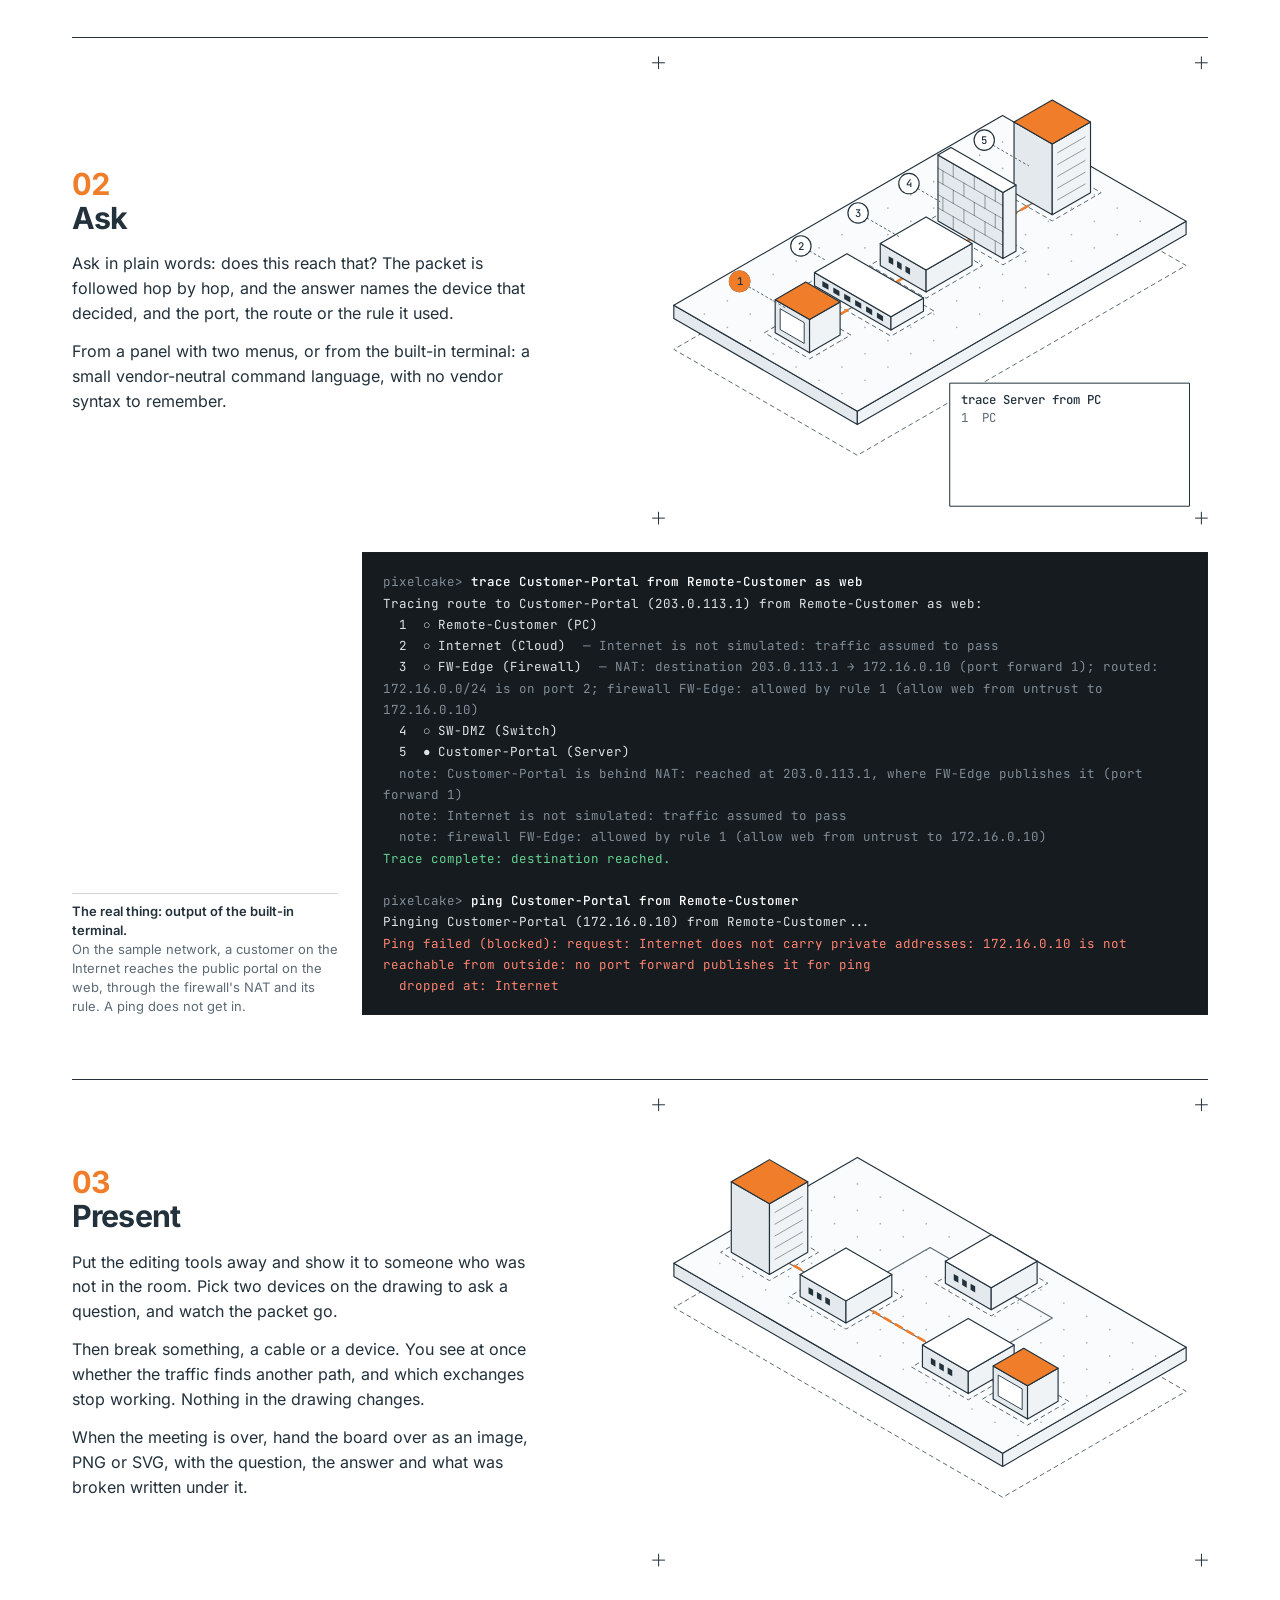
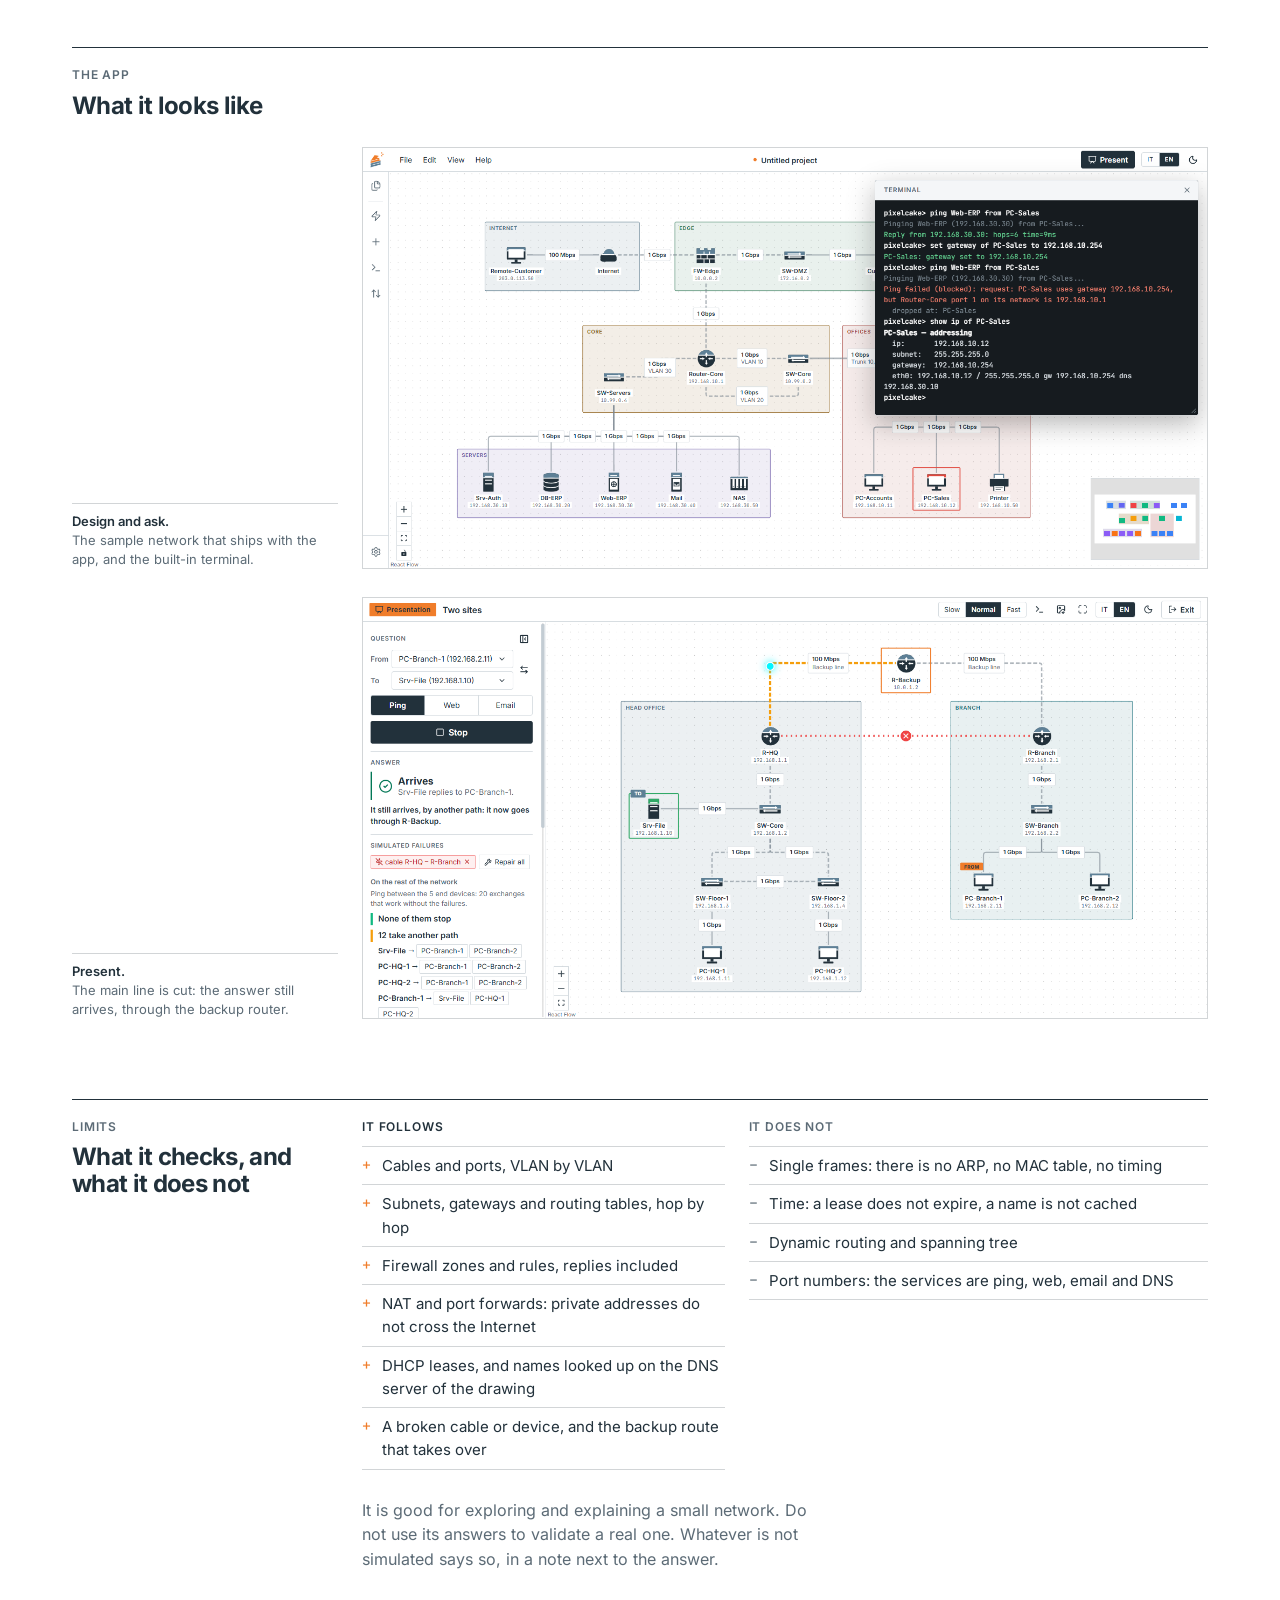
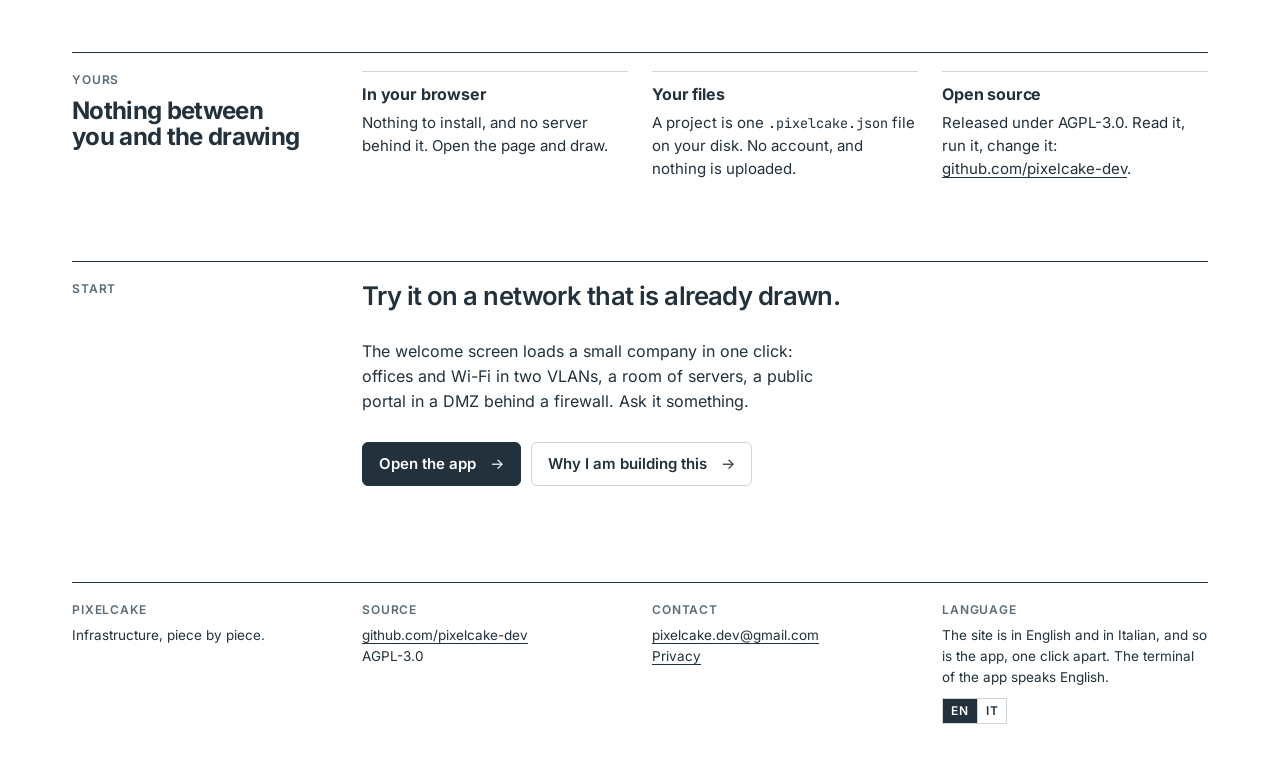
==== commit 2b47733c: "The app is online: its buttons lead to it again The twelve buttons that said the app was coming, in " ====
--- a/index.html
+++ b/index.html
@@ -62,7 +62,7 @@
                     <span lang="en" title="English" aria-current="true">EN</span>
                     <a href="./it/index.html" hreflang="it" lang="it" title="Italiano" aria-label="Italiano">IT</a>
                 </div>
-                <span class="button soon" aria-disabled="true">App coming soon</span>
+                <a class="button" href="https://app.pixelcake.dev/">Open the app</a>
             </nav>
         </header>
 
@@ -76,7 +76,7 @@
                         If it does not, you see where the packet stops, and why.
                     </p>
                     <div class="actions">
-                        <span class="button soon" aria-disabled="true">App coming soon</span>
+                        <a class="button" href="https://app.pixelcake.dev/">Open the app</a>
                         <a class="button quiet" href="./why.html">Why I am building this</a>
                     </div>
                     <p class="strap">in your browser &middot; no account &middot; open source</p>
@@ -449,7 +449,7 @@
                     a room of servers, a public portal in a DMZ behind a firewall. Ask it something.
                 </p>
                 <div class="actions">
-                    <span class="button soon" aria-disabled="true">App coming soon</span>
+                    <a class="button" href="https://app.pixelcake.dev/">Open the app</a>
                     <a class="button quiet" href="./why.html">Why I am building this</a>
                 </div>
             </section>
--- a/assets/site.css
+++ b/assets/site.css
@@ -37,6 +37,38 @@
     src: url('./fonts/jetbrains-mono-latin-500-normal.woff2') format('woff2');
     unicode-range: U+0000-00FF, U+0131, U+0152-0153, U+02BB-02BC, U+02C6, U+02DA, U+02DC, U+0304, U+0308, U+0329,
         U+2000-206F, U+20AC, U+2122, U+2191, U+2193, U+2212, U+2215, U+FEFF, U+FFFD;
+}
+
+/* The arrow (→) is in neither Latin set: it comes from the same two typefaces,
+   in a file of its own, so that the buttons, the notes of the drawings and the
+   terminal draw it as the rest of their words, and never in a font of the computer. */
+@font-face {
+    font-family: 'Inter';
+    font-style: normal;
+    font-weight: 100 900;
+    font-display: swap;
+    src: url('./fonts/inter-arrow-wght-normal.woff2') format('woff2');
+    unicode-range: U+2192;
+}
+
+/* (one rule for each weight of the Latin sets: a browser joins the pieces of a
+   typeface only when they declare the same weight; the file is the same) */
+@font-face {
+    font-family: 'JetBrains Mono';
+    font-style: normal;
+    font-weight: 400;
+    font-display: swap;
+    src: url('./fonts/jetbrains-mono-arrow-wght-normal.woff2') format('woff2');
+    unicode-range: U+2192;
+}
+
+@font-face {
+    font-family: 'JetBrains Mono';
+    font-style: normal;
+    font-weight: 500;
+    font-display: swap;
+    src: url('./fonts/jetbrains-mono-arrow-wght-normal.woff2') format('woff2');
+    unicode-range: U+2192;
 }
 
 /* The colours are those of the logo: orange, graphite for the text on
@@ -129,6 +161,14 @@
     background: var(--paper);
     -webkit-font-smoothing: antialiased;
     -moz-osx-font-smoothing: grayscale;
+}
+
+/* Tabular figures only where figures stand in a column: the numbers of the
+   three things, one under the other, and the table of states. In running text
+   they would also widen the hyphens of Inter («Phil - pje», «Wi - Fi»). The
+   terminal and the notes are in JetBrains Mono, whose figures are all one width. */
+.numeral,
+.states {
     font-feature-settings: 'tnum';
 }
 
@@ -1062,10 +1102,10 @@
         grid-column: 2 !important;
     }
 
-    /* (the links give way, the theme and the language stay; the app has its
-       button further down) */
+    /* (the links and the button of the app give way, the theme and the
+       language stay; the app has its button just below, in the hero) */
     .nav > a:not(.button),
-    .nav > .button.soon {
+    .nav > .button {
         display: none;
     }
 
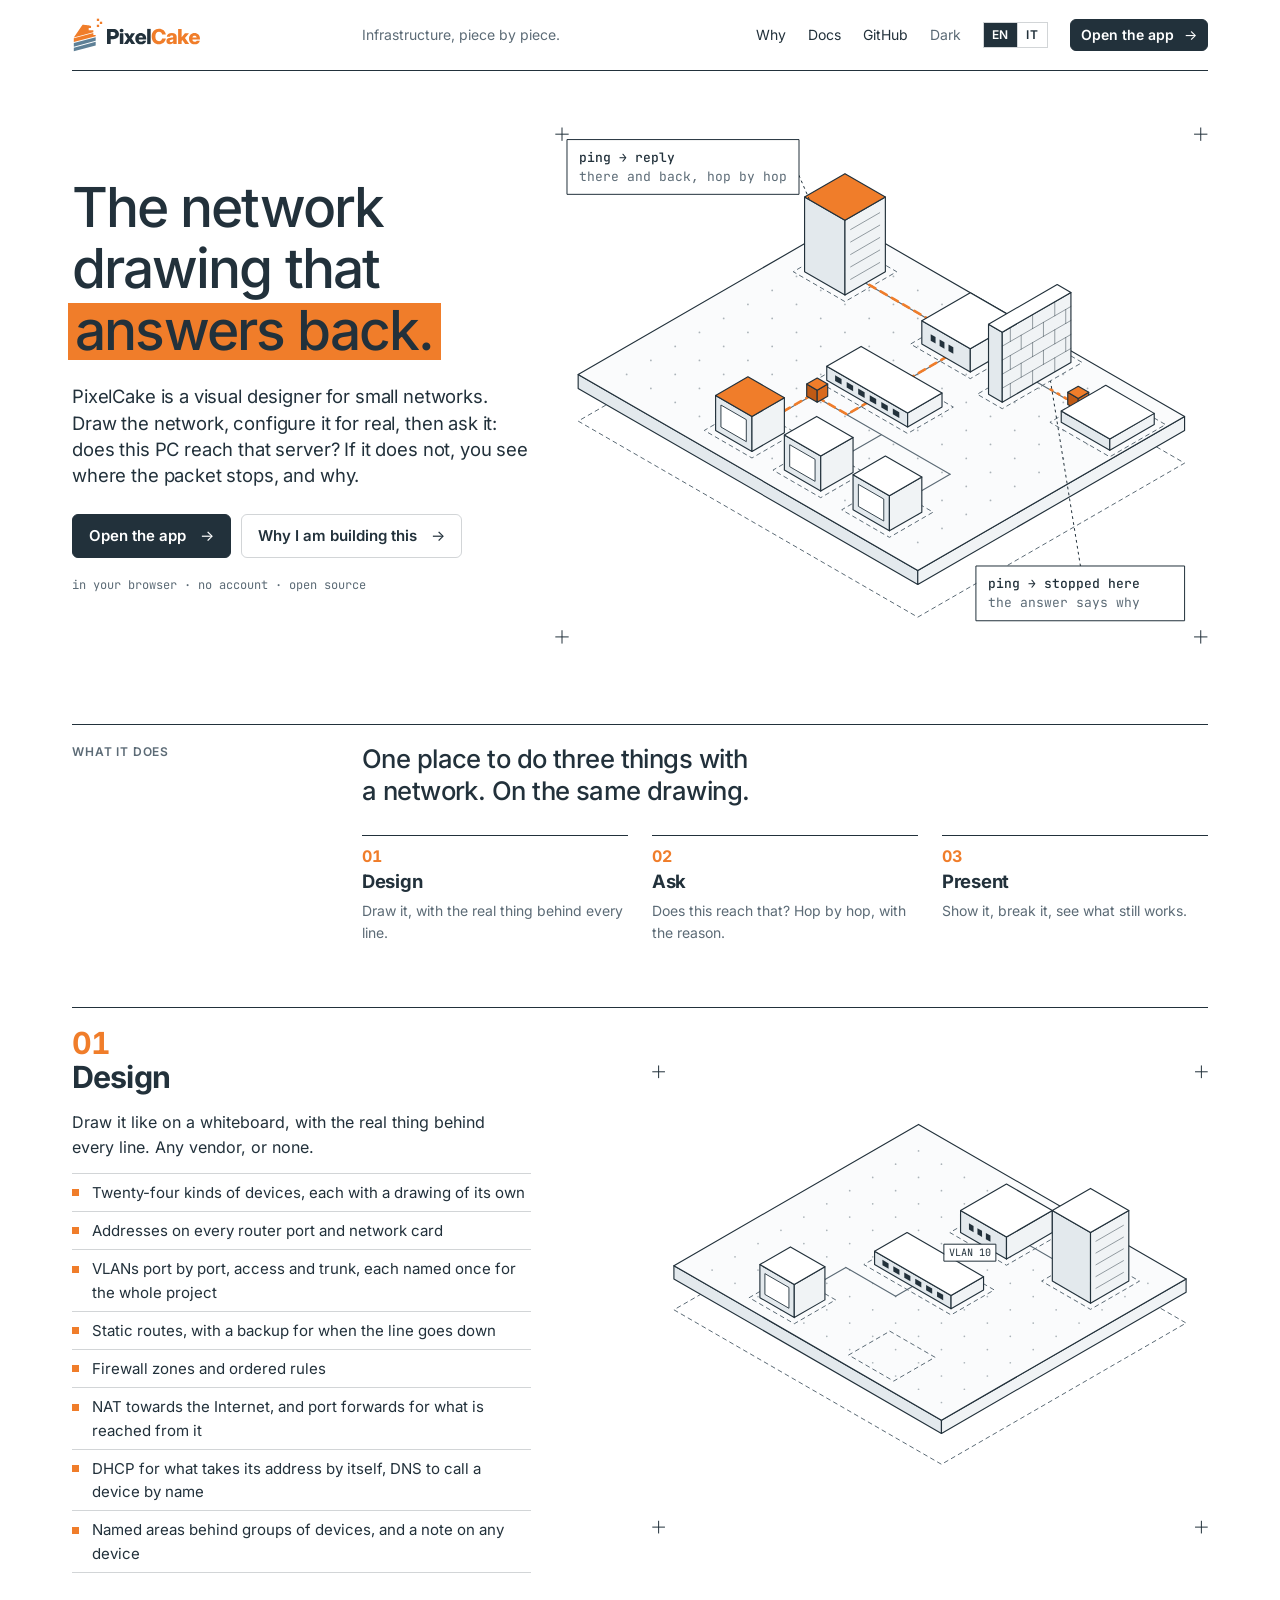
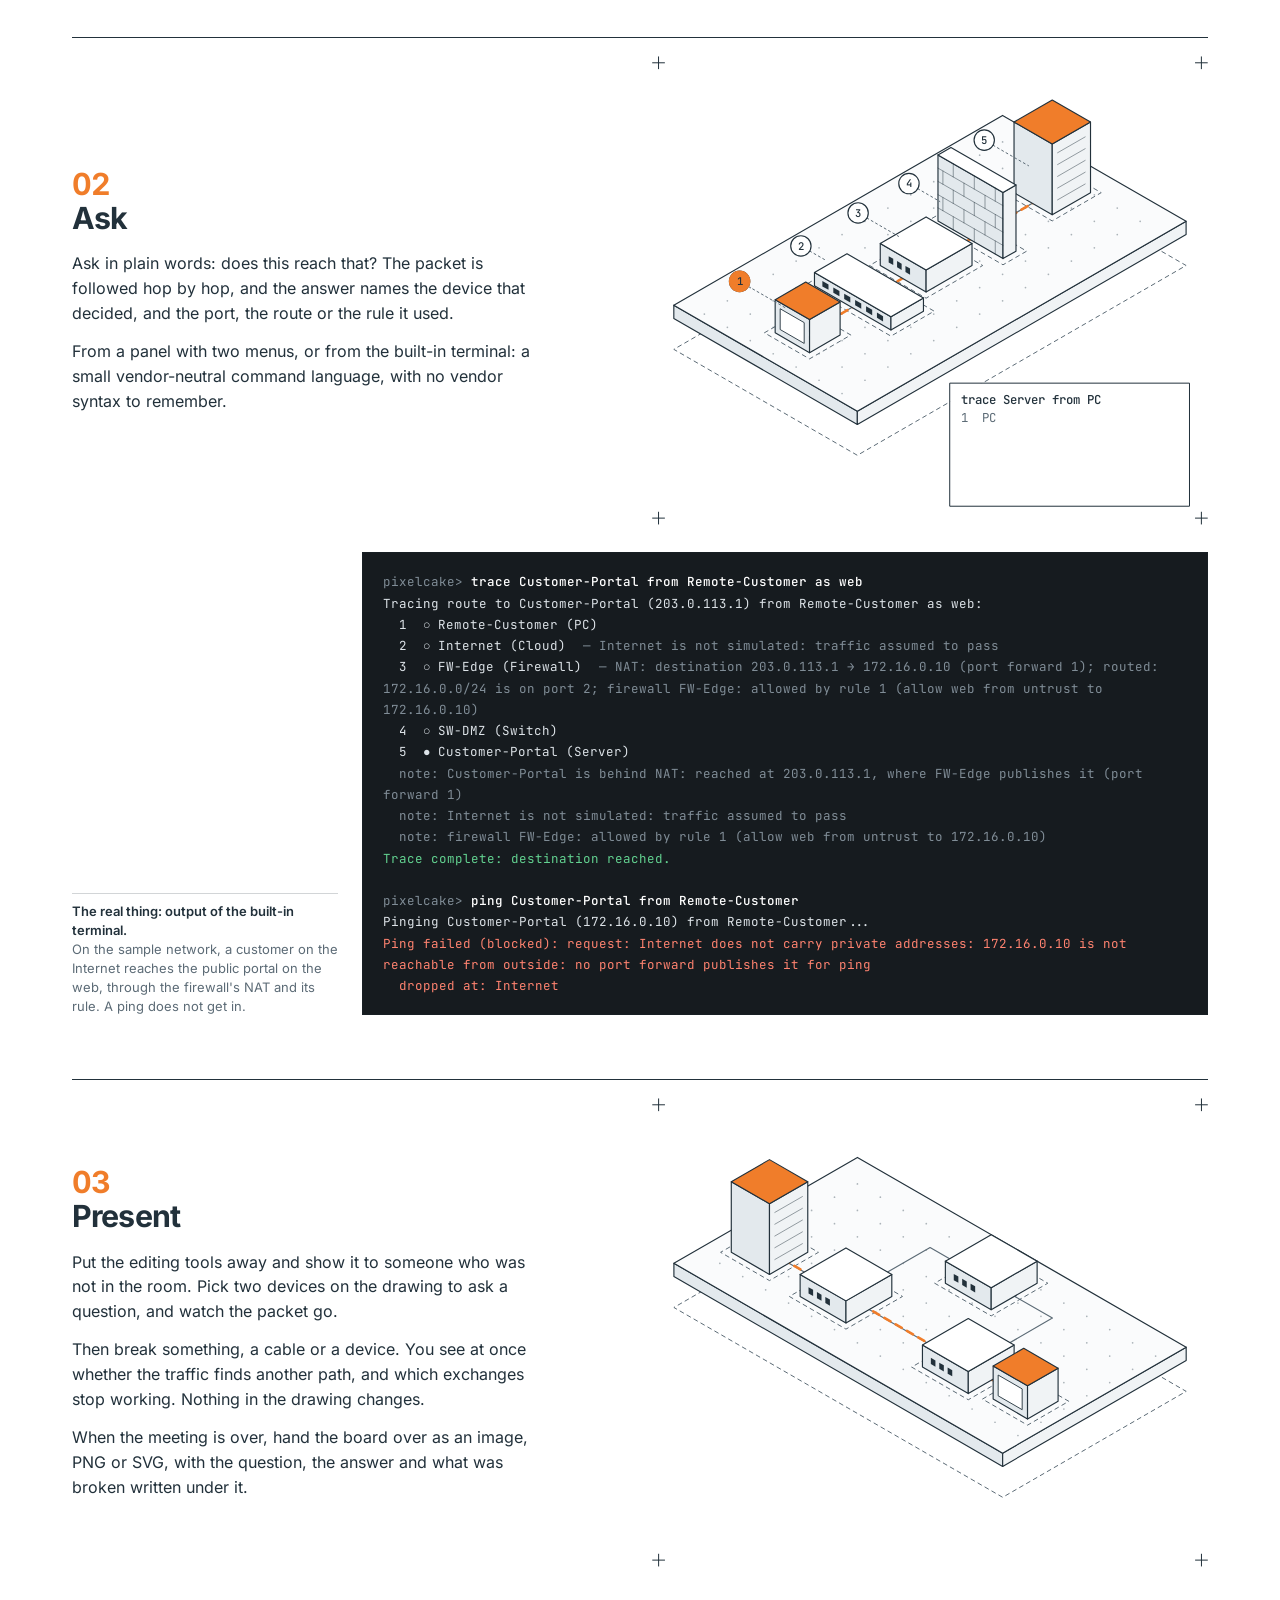
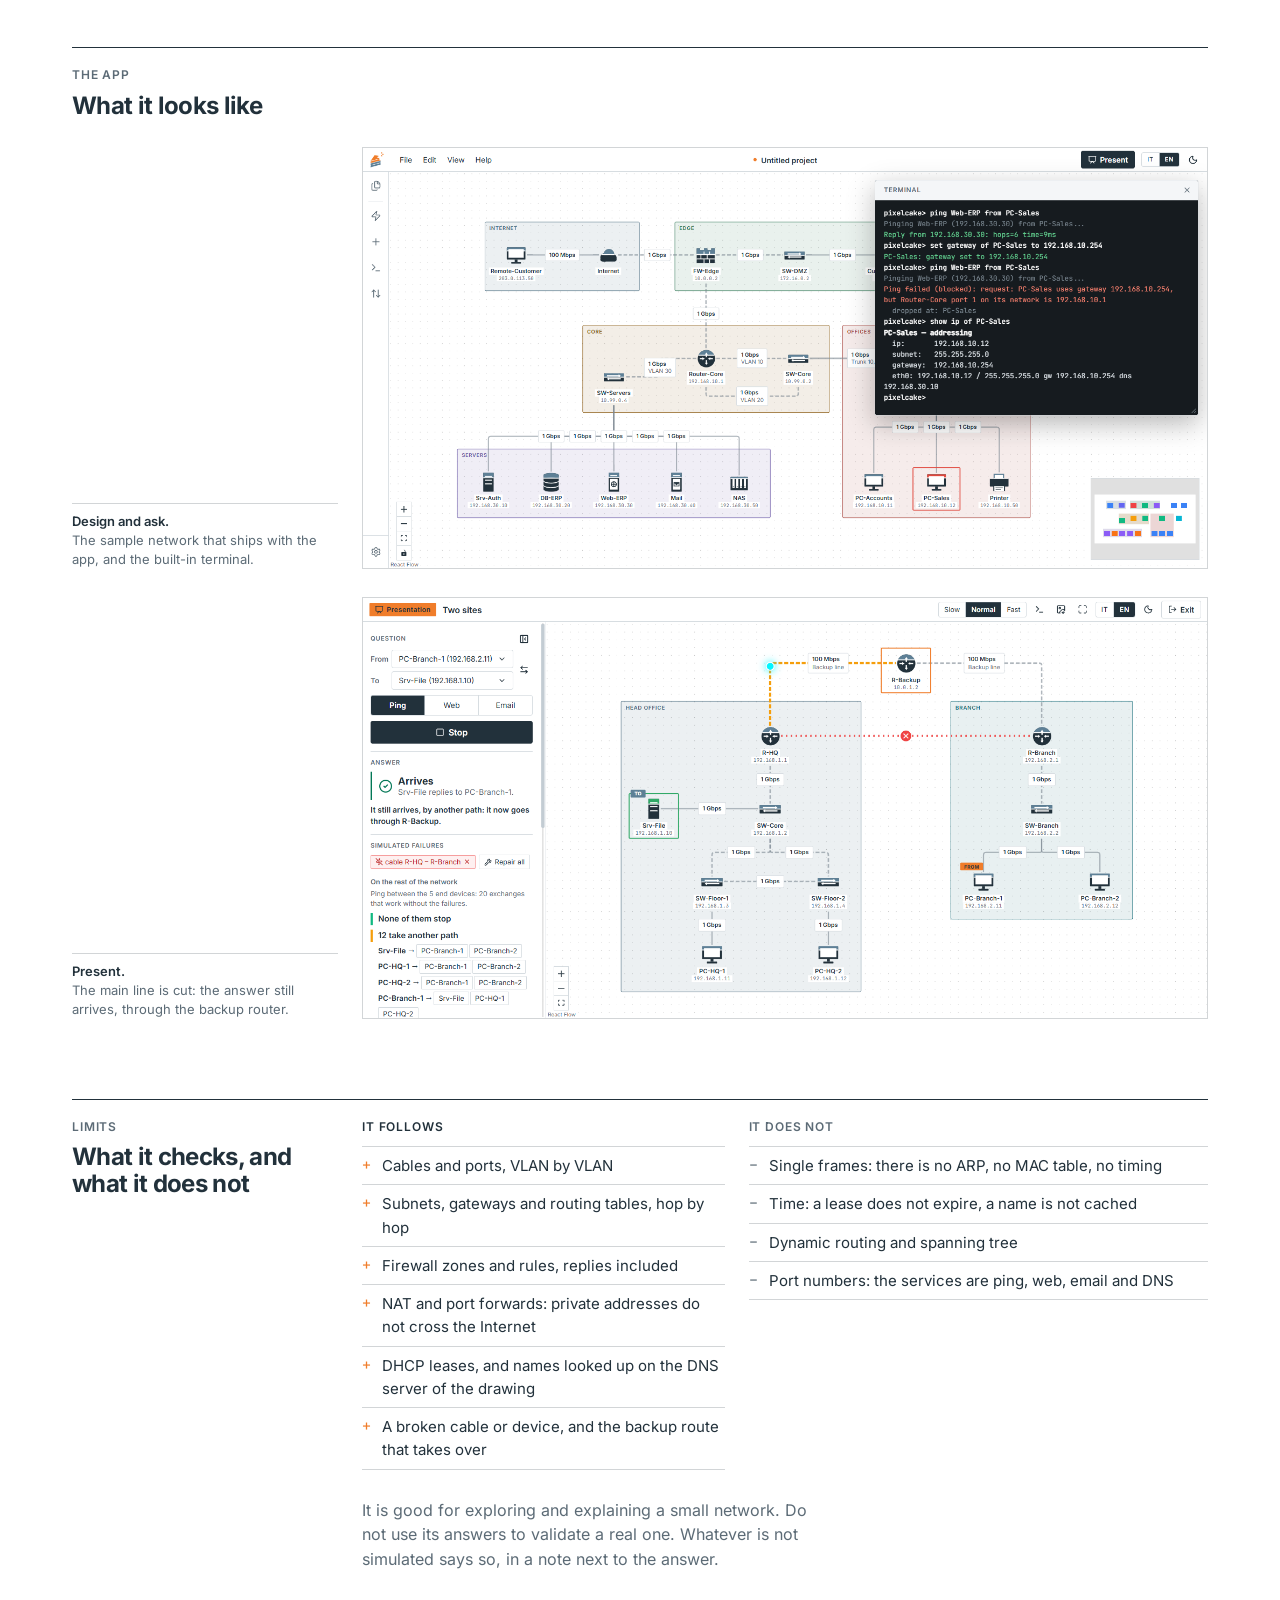
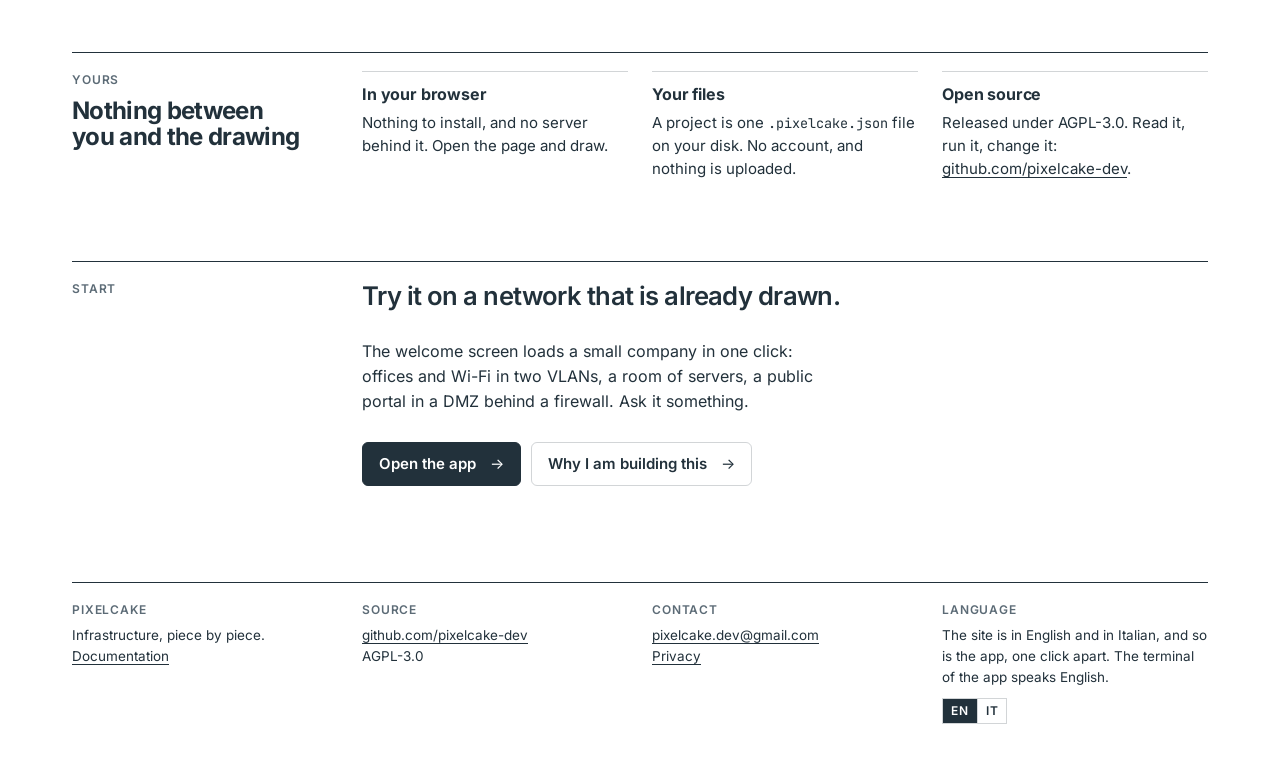
==== commit bd0880e1: "The documentation from the site: a link in the menu and in the footer of every page" ====
--- a/index.html
+++ b/index.html
@@ -56,6 +56,7 @@
             <span class="motto">Infrastructure, piece by piece.</span>
             <nav class="nav" aria-label="Main">
                 <a href="./why.html">Why</a>
+                <a href="https://app.pixelcake.dev/docs/">Docs</a>
                 <a href="https://github.com/pixelcake-dev" target="_blank" rel="noopener">GitHub</a>
                 <button class="theme-toggle" type="button">Dark</button>
                 <div class="lang" role="group" aria-label="Language">
@@ -458,7 +459,8 @@
         <footer class="grid">
             <div class="col">
                 <span class="label">PixelCake</span>
-                Infrastructure, piece by piece.
+                Infrastructure, piece by piece.<br>
+                <a href="https://app.pixelcake.dev/docs/">Documentation</a>
             </div>
             <div class="col">
                 <span class="label">Source</span>
--- a/assets/site.css
+++ b/assets/site.css
@@ -238,12 +238,12 @@
 }
 
 .motto {
-    grid-column: 4 / span 4;
+    grid-column: 4 / span 3;
     color: var(--muted);
 }
 
 .nav {
-    grid-column: 8 / -1;
+    grid-column: 7 / -1;
     display: flex;
     justify-content: flex-end;
     align-items: center;
@@ -252,6 +252,7 @@
 
 .nav a {
     text-decoration: none;
+    white-space: nowrap;
 }
 
 .nav a[aria-current='page'] {
@@ -370,6 +371,7 @@
 }
 
 .nav .button {
+    flex-shrink: 0;
     padding: 7px 10px;
     gap: 10px;
     font-size: 14px;
@@ -1020,6 +1022,12 @@
 }
 
 /* Medium widths: six columns, the margin moves above the body */
+/* Below the full width the motto gives its place to the menu */
+@media (max-width: 1180px) {
+    .motto { display: none; }
+    .nav { grid-column: 4 / -1; }
+}
+
 @media (max-width: 1000px) {
     .grid,
     figure.wide {
@@ -1079,6 +1087,14 @@
     }
 }
 
+/* Tablets: the links of the menu are in the footer too, and give way to
+   the theme, the language and the button of the app */
+@media (max-width: 900px) {
+    .nav > a:not(.button) {
+        display: none;
+    }
+}
+
 /* Narrow screens: one column */
 @media (max-width: 640px) {
     :root {
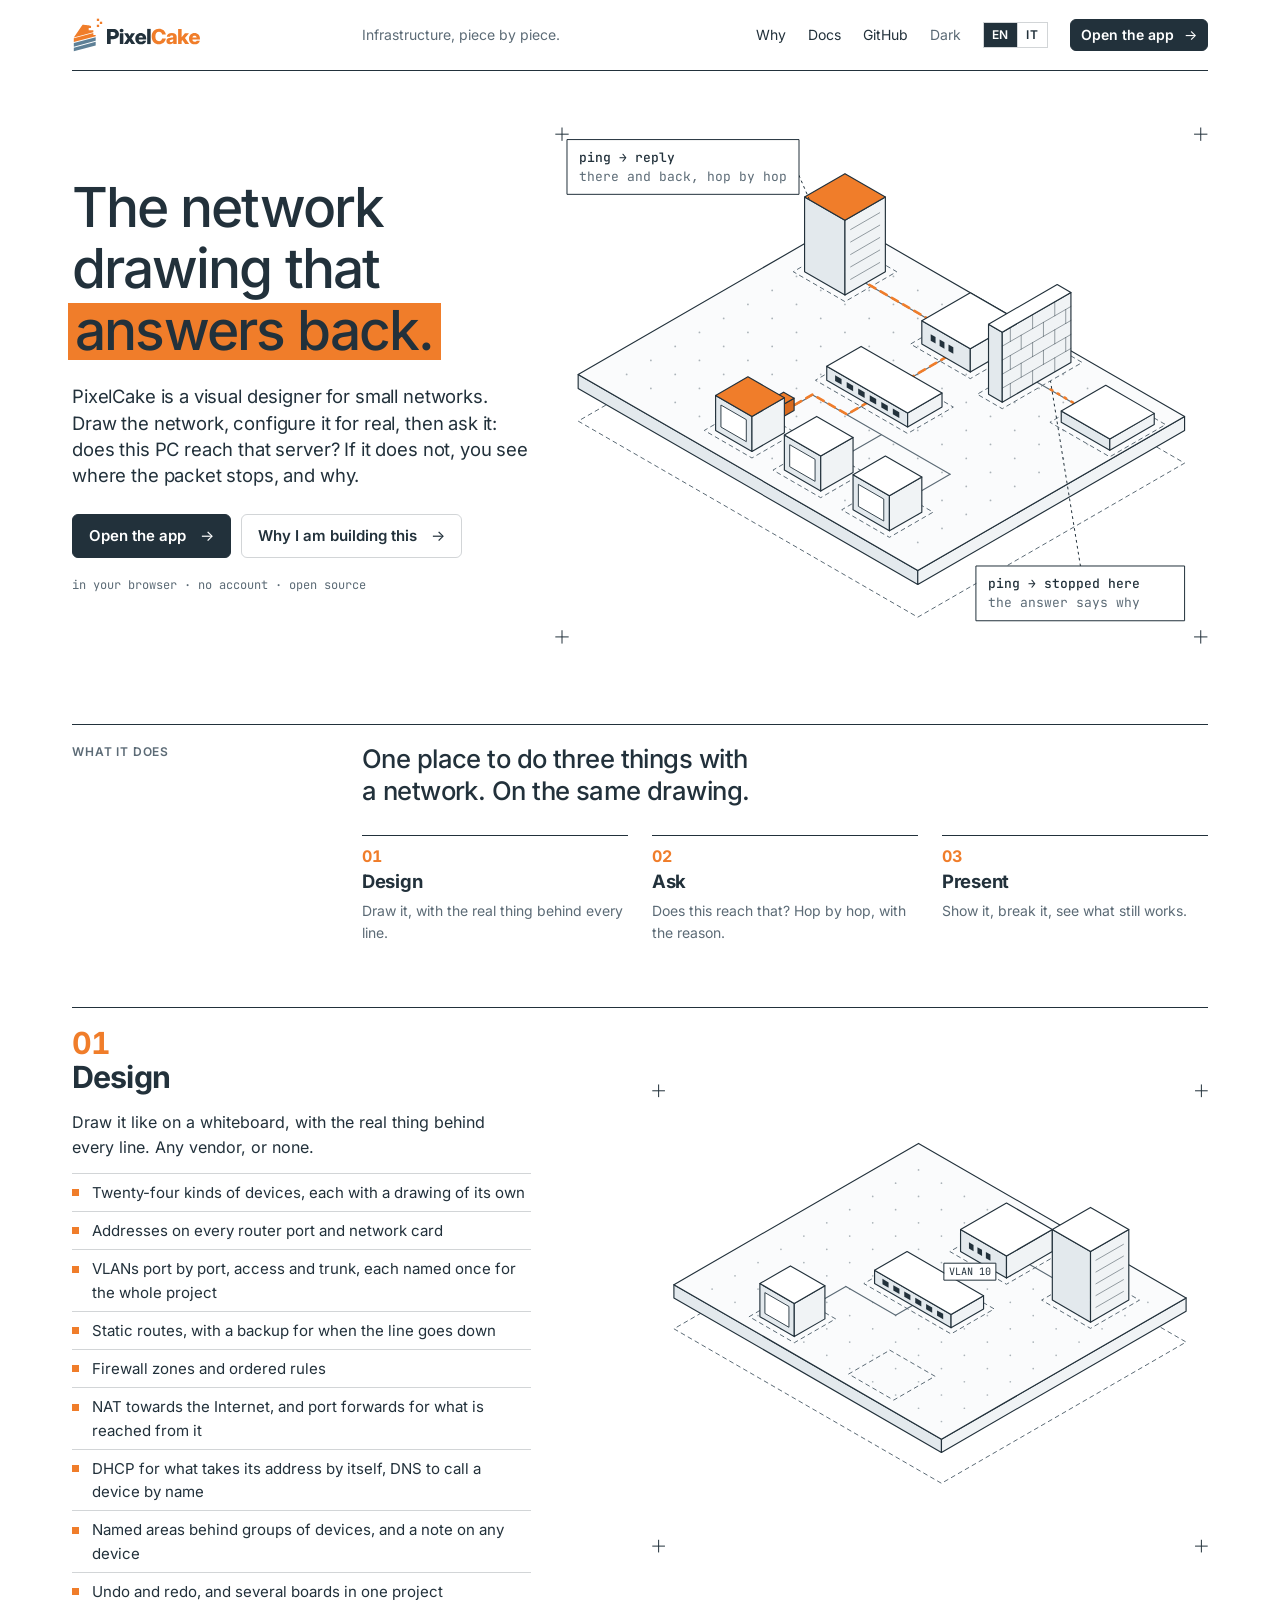
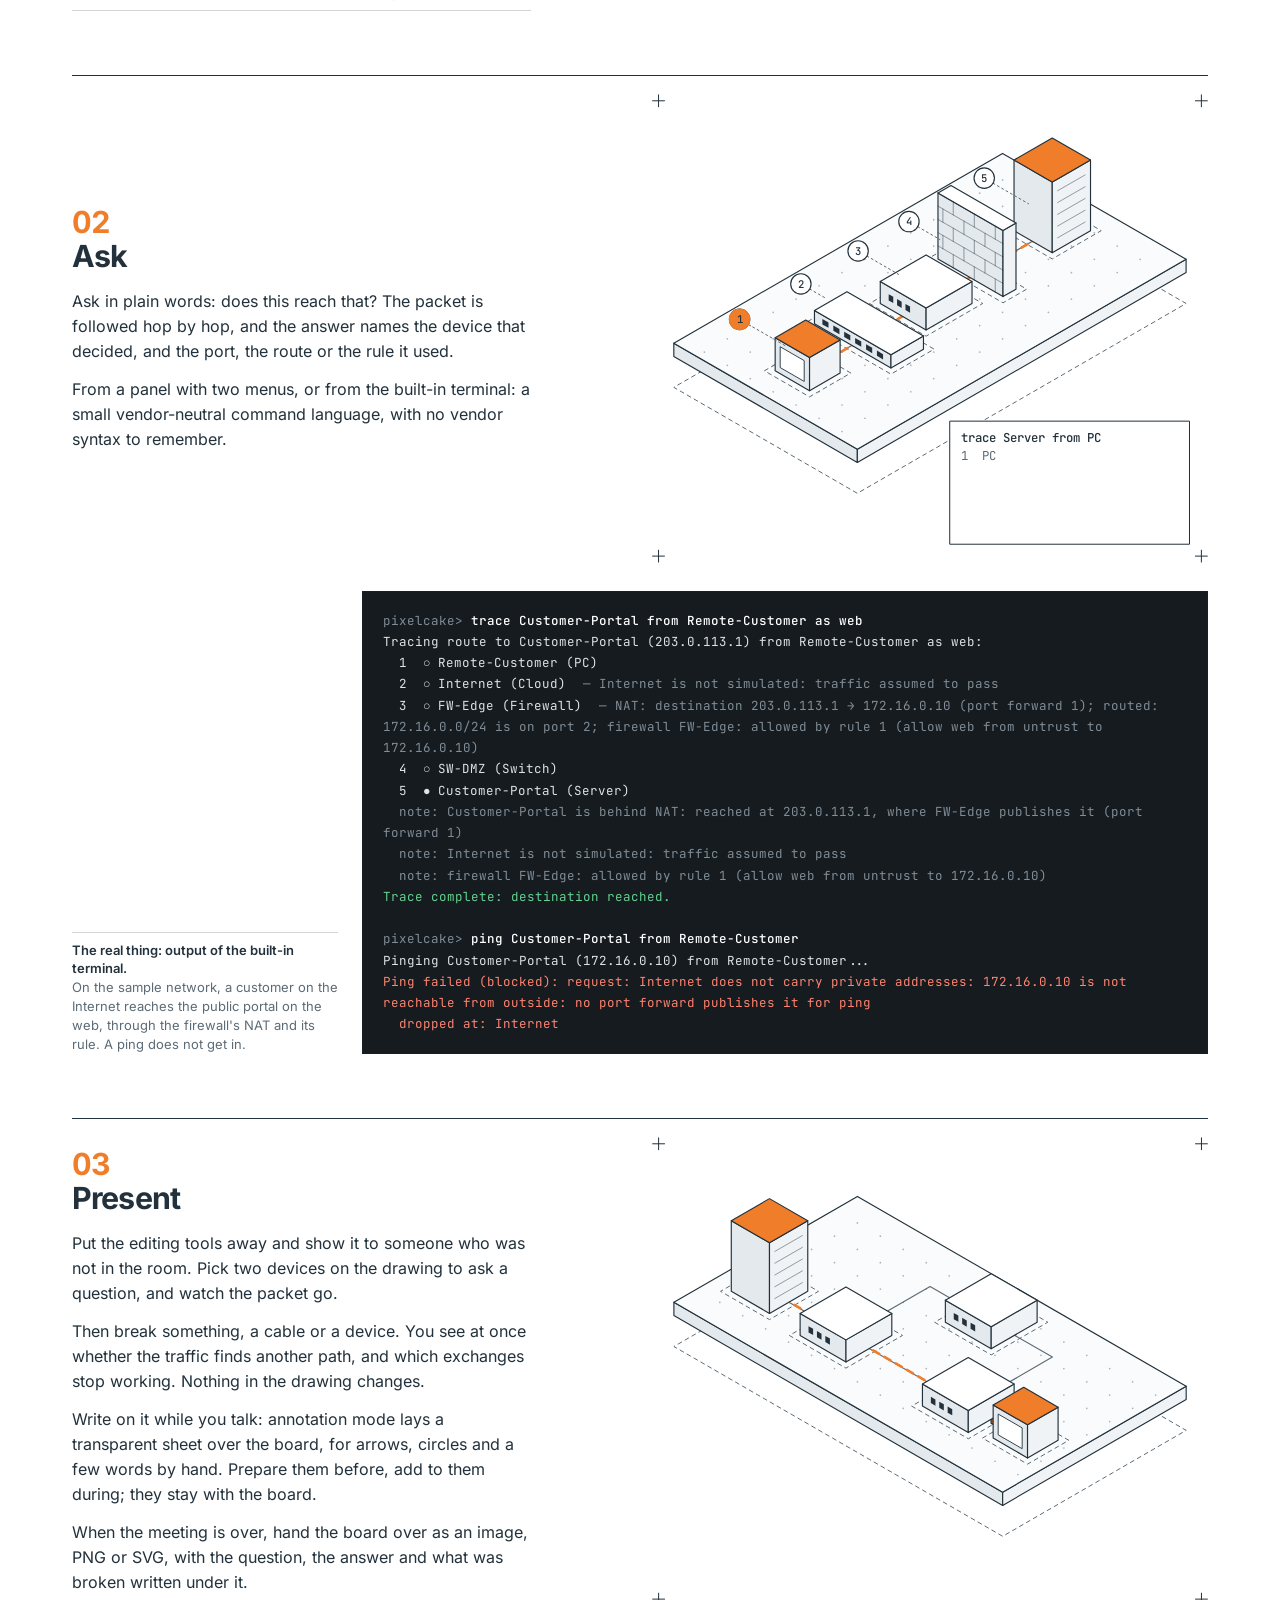
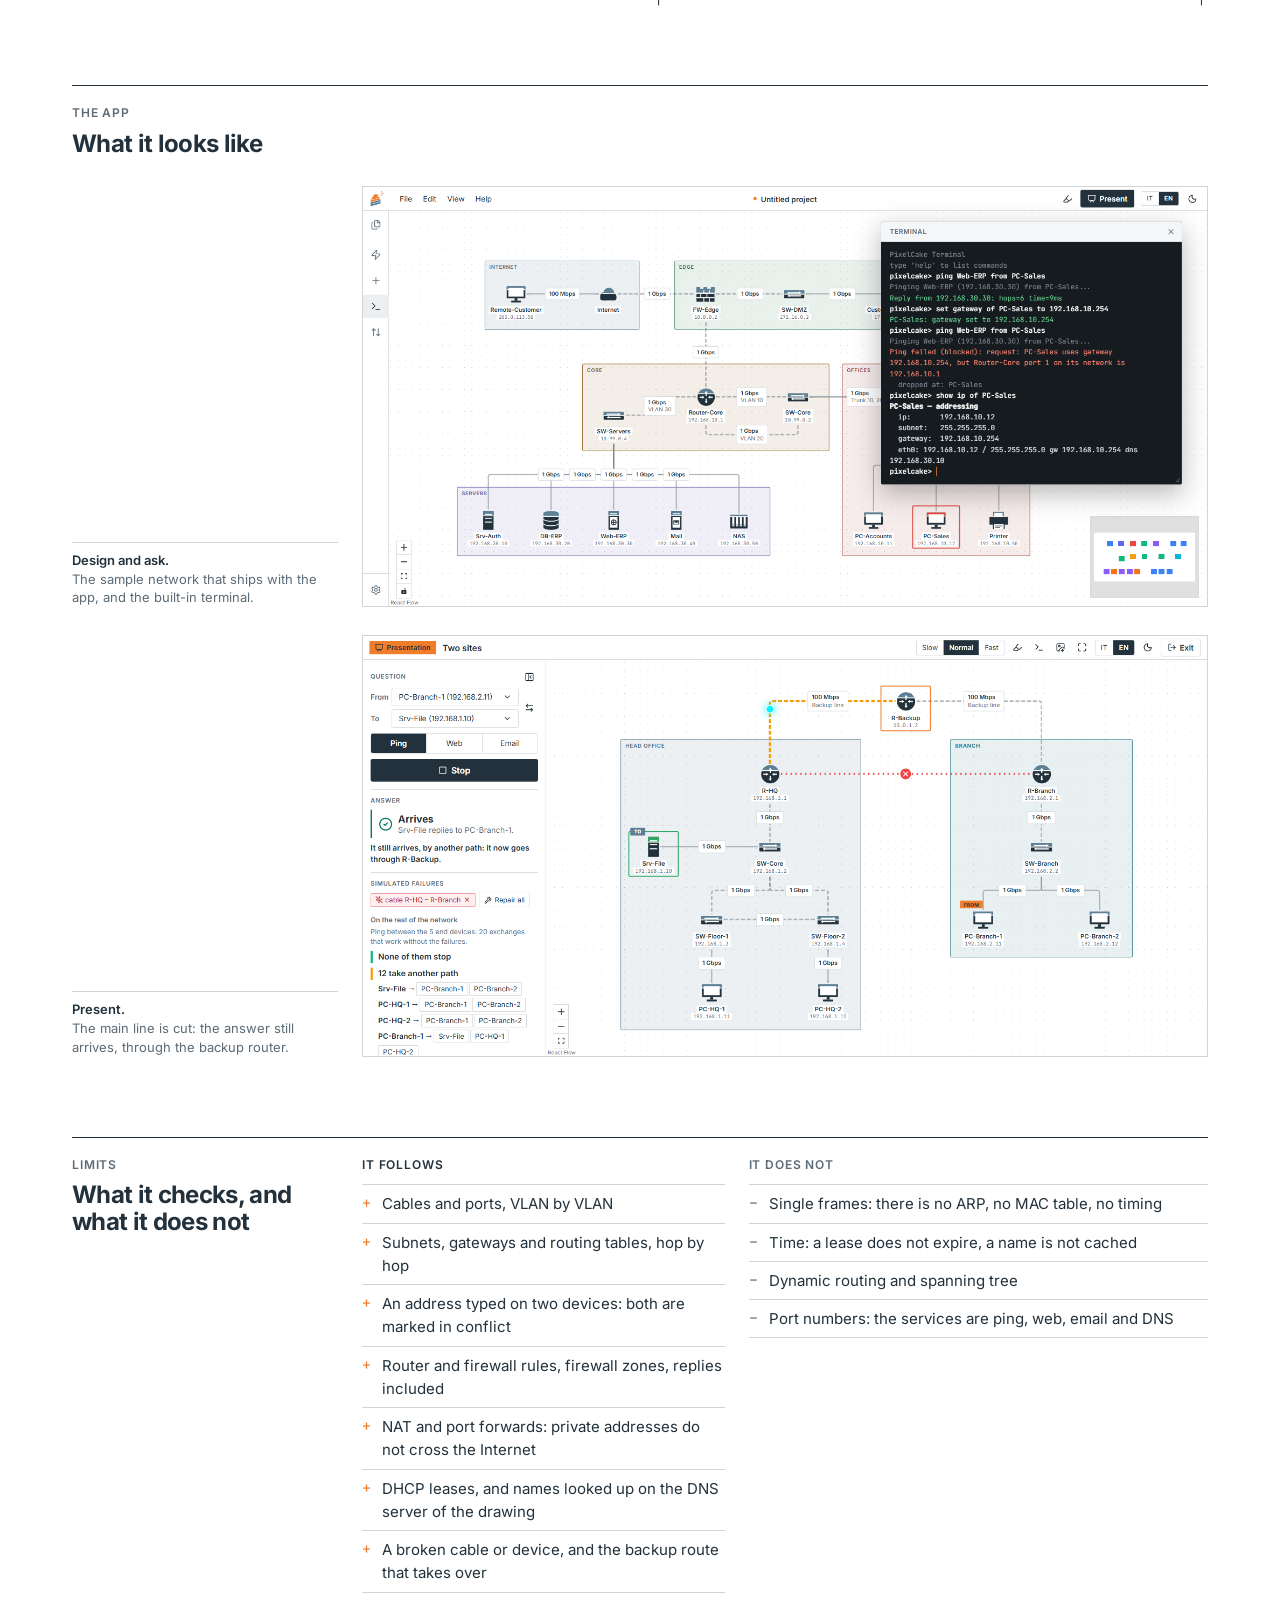
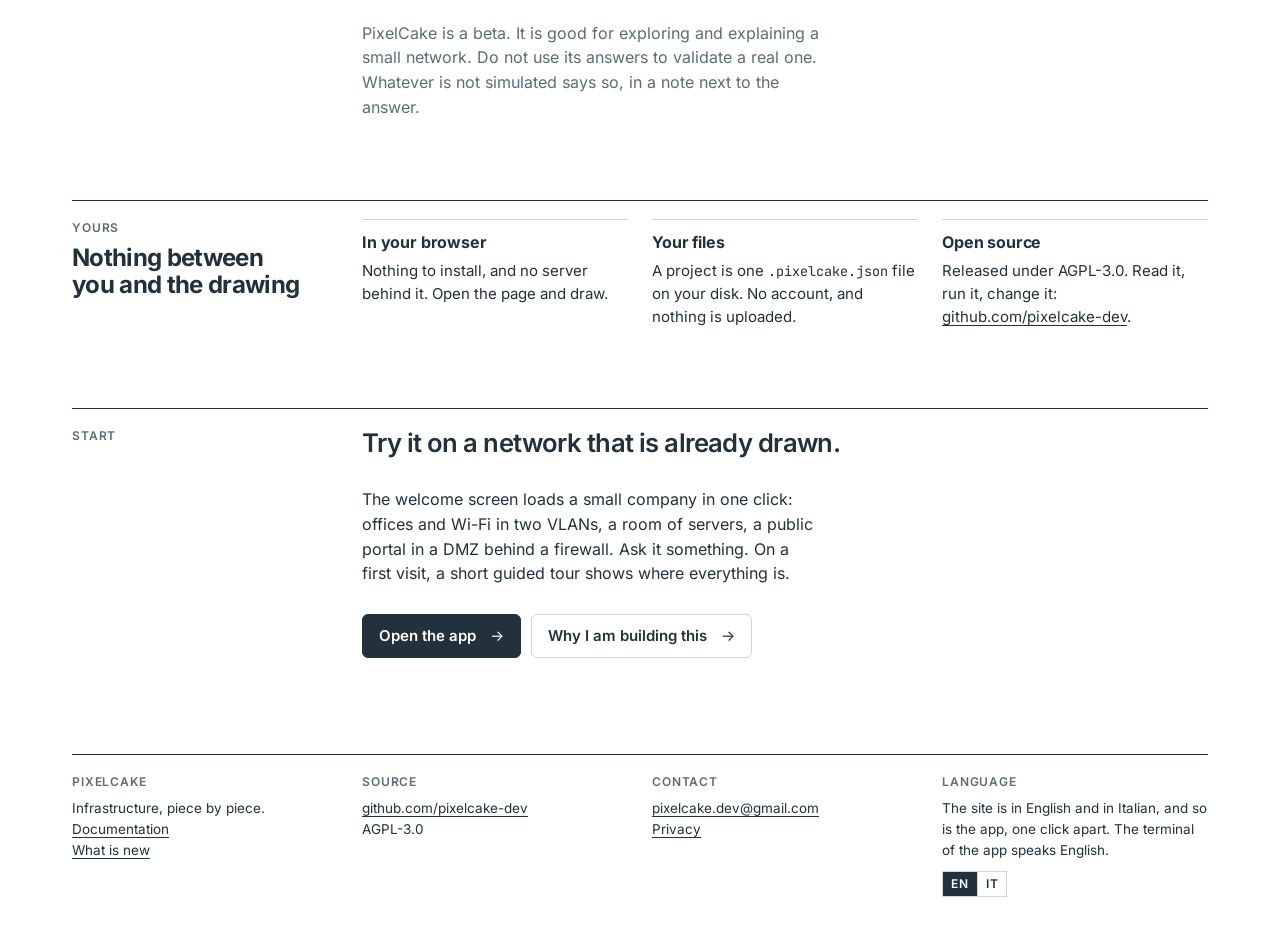
==== commit aec2521d: "The site says what the app does in 0.9.3: undo and redo, annotation mode, the guided tour, addresses" ====
--- a/index.html
+++ b/index.html
@@ -179,6 +179,7 @@
                         <li>NAT towards the Internet, and port forwards for what is reached from it</li>
                         <li>DHCP for what takes its address by itself, DNS to call a device by name</li>
                         <li>Named areas behind groups of devices, and a note on any device</li>
+                        <li>Undo and redo, and several boards in one project</li>
                     </ul>
                 </div>
                 <div class="verb-drawing">
@@ -313,6 +314,11 @@
                         finds another path, and which exchanges stop working. Nothing in the drawing changes.
                     </p>
                     <p>
+                        Write on it while you talk: annotation mode lays a transparent sheet over the board,
+                        for arrows, circles and a few words by hand. Prepare them before, add to them during;
+                        they stay with the board.
+                    </p>
+                    <p>
                         When the meeting is over, hand the board over as an image, PNG or SVG, with the
                         question, the answer and what was broken written under it.
                     </p>
@@ -396,7 +402,8 @@
                     <ul class="ledger yes">
                         <li><span class="mark" aria-hidden="true">+</span><span>Cables and ports, VLAN by VLAN</span></li>
                         <li><span class="mark" aria-hidden="true">+</span><span>Subnets, gateways and routing tables, hop by hop</span></li>
-                        <li><span class="mark" aria-hidden="true">+</span><span>Firewall zones and rules, replies included</span></li>
+                        <li><span class="mark" aria-hidden="true">+</span><span>An address typed on two devices: both are marked in conflict</span></li>
+                        <li><span class="mark" aria-hidden="true">+</span><span>Router and firewall rules, firewall zones, replies included</span></li>
                         <li><span class="mark" aria-hidden="true">+</span><span>NAT and port forwards: private addresses do not cross the Internet</span></li>
                         <li><span class="mark" aria-hidden="true">+</span><span>DHCP leases, and names looked up on the DNS server of the drawing</span></li>
                         <li><span class="mark" aria-hidden="true">+</span><span>A broken cable or device, and the backup route that takes over</span></li>
@@ -412,7 +419,7 @@
                     </ul>
                 </div>
                 <p class="c-text muted">
-                    It is good for exploring and explaining a small network. Do not use its answers
+                    PixelCake is a beta. It is good for exploring and explaining a small network. Do not use its answers
                     to validate a real one. Whatever is not simulated says so, in a note next to the answer.
                 </p>
             </section>
@@ -448,6 +455,7 @@
                 <p class="c-text">
                     The welcome screen loads a small company in one click: offices and Wi-Fi in two VLANs,
                     a room of servers, a public portal in a DMZ behind a firewall. Ask it something.
+                    On a first visit, a short guided tour shows where everything is.
                 </p>
                 <div class="actions">
                     <a class="button" href="https://app.pixelcake.dev/">Open the app</a>
@@ -460,7 +468,8 @@
             <div class="col">
                 <span class="label">PixelCake</span>
                 Infrastructure, piece by piece.<br>
-                <a href="https://app.pixelcake.dev/docs/">Documentation</a>
+                <a href="https://app.pixelcake.dev/docs/">Documentation</a><br>
+                <a href="https://github.com/pixelcake-dev/pixelcake/releases" target="_blank" rel="noopener">What is new</a>
             </div>
             <div class="col">
                 <span class="label">Source</span>
